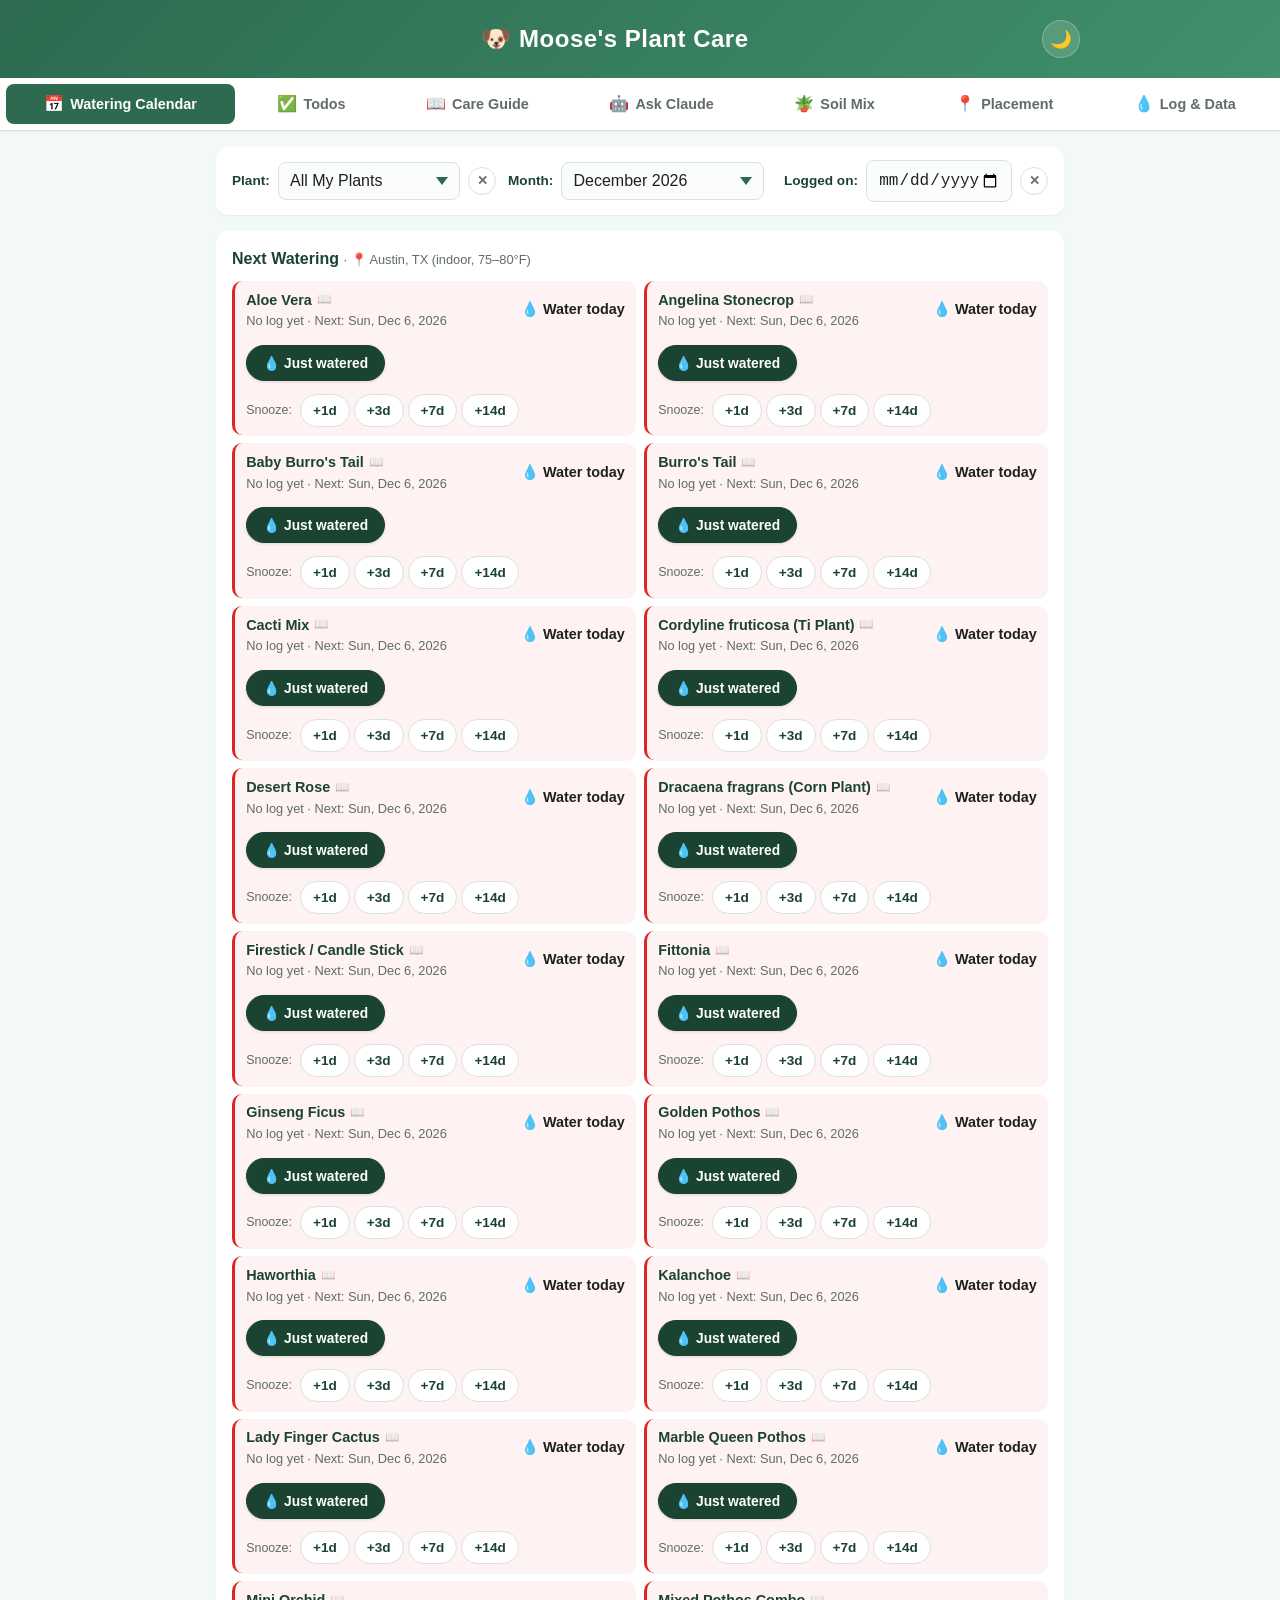
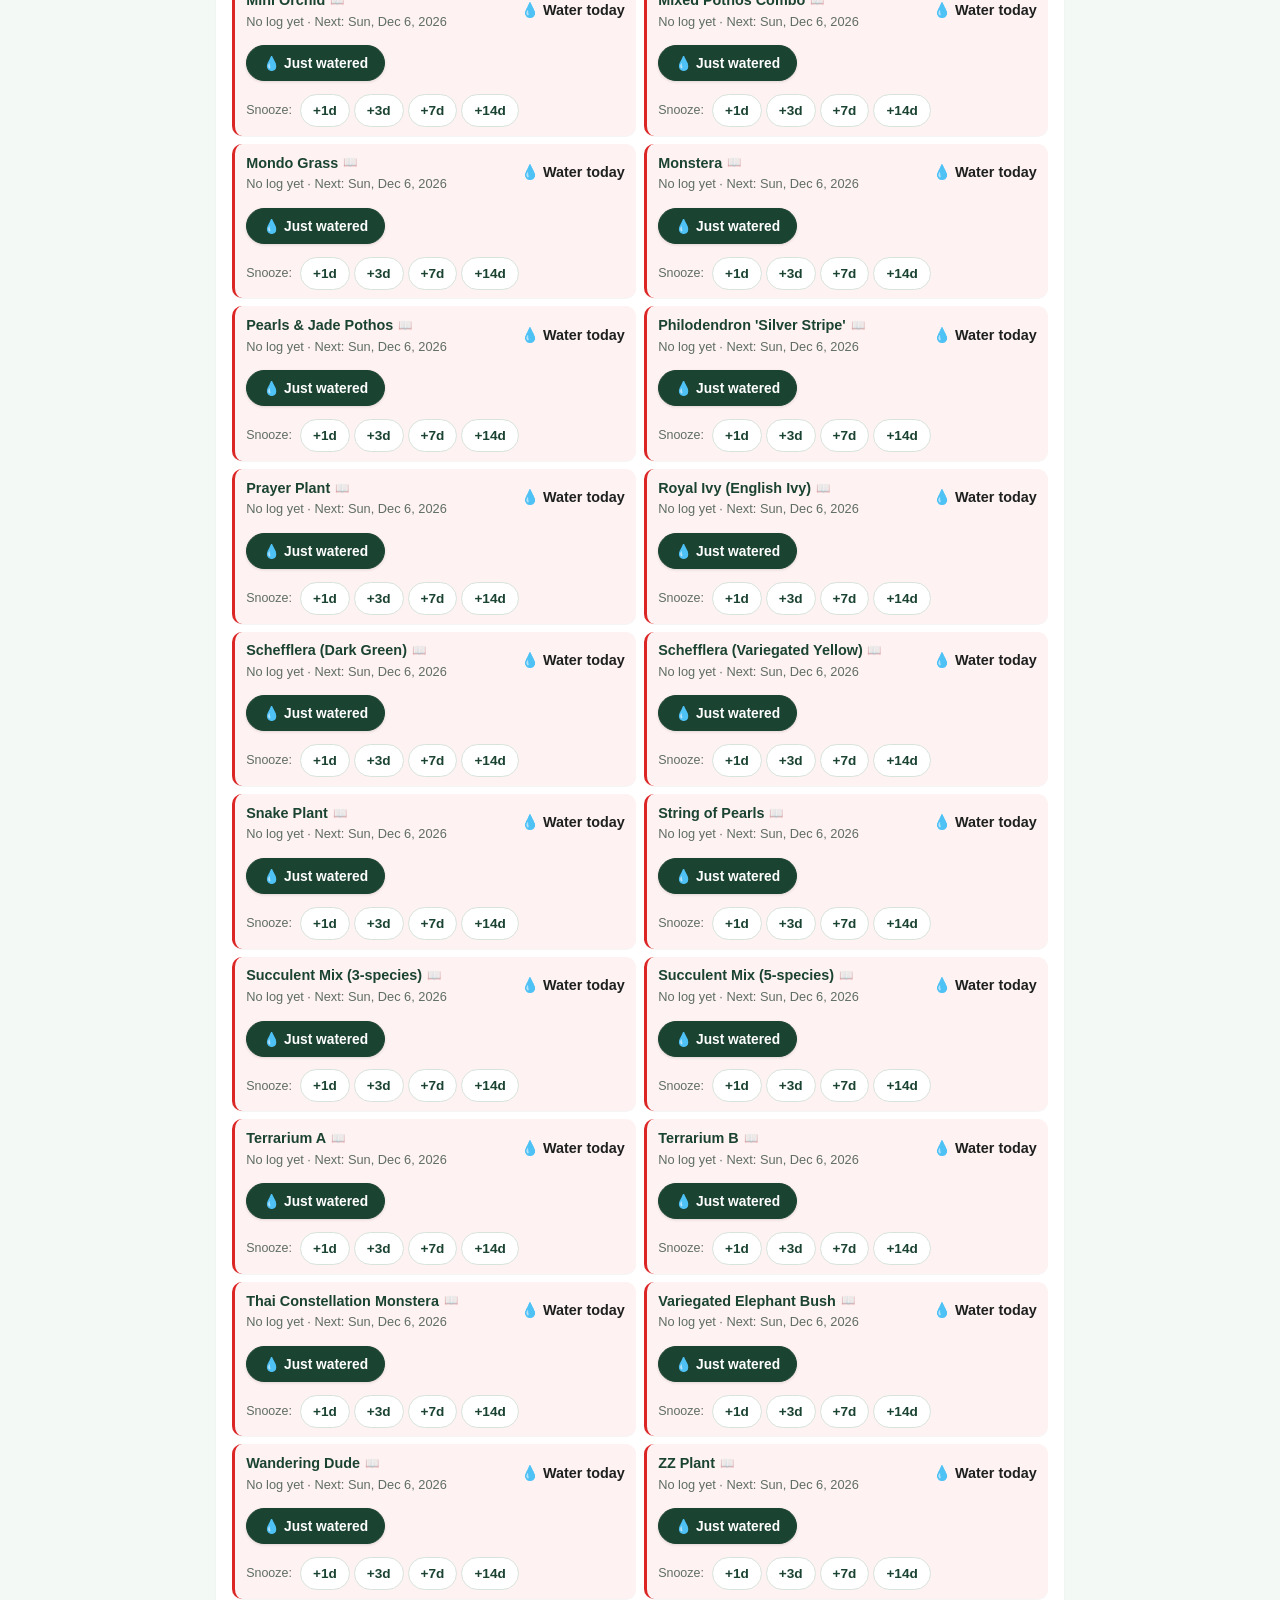
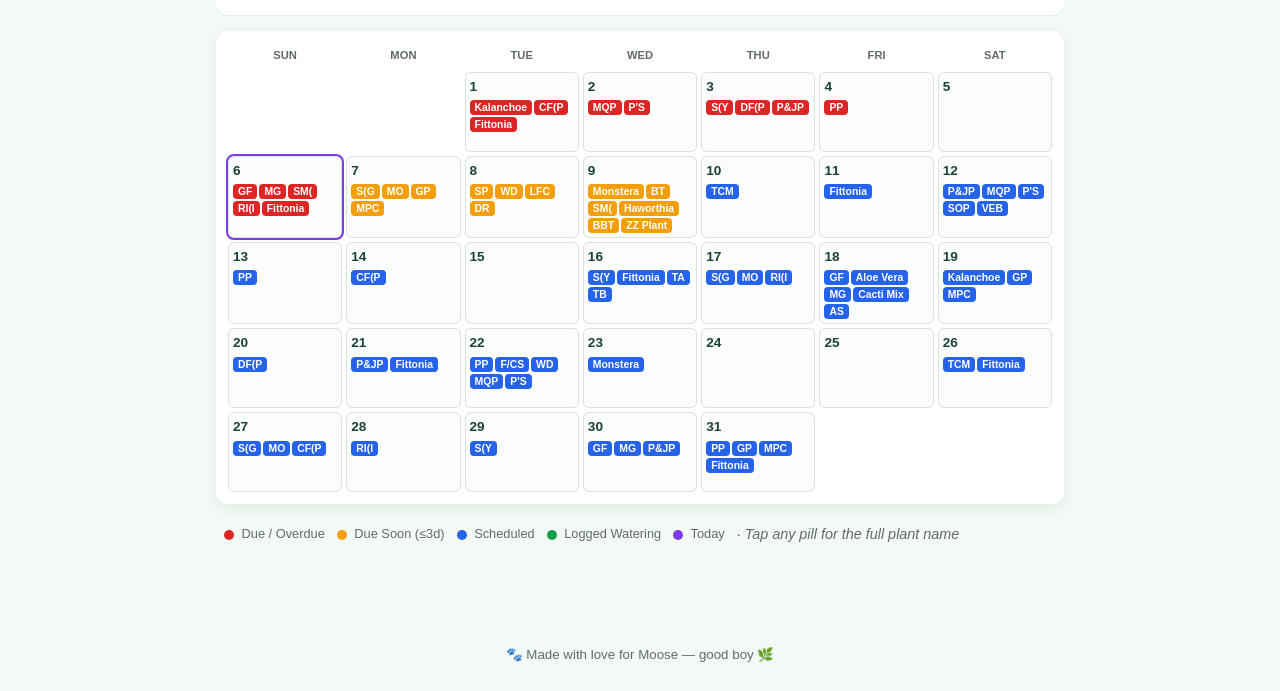
==== index.html @ aa177841 "Latest updates 7/23" ====
<!DOCTYPE html>
<html lang="en" data-theme="light">
<head>
  <meta charset="UTF-8" />
  <meta name="viewport" content="width=device-width, initial-scale=1.0, viewport-fit=cover" />
  <meta name="theme-color" content="#2d6a4f" />
  <meta name="description" content="Moose's Plant Care — personal plant care guide + 2026 watering calendar" />
  <title>Moose's Plant Care</title>
  <link rel="stylesheet" href="css/styles.css" />
  <link rel="icon" href="data:image/svg+xml,<svg xmlns='http://www.w3.org/2000/svg' viewBox='0 0 100 100'><text y='.9em' font-size='90'>🐶</text></svg>" />
</head>
<body>
  <header class="app-header">
    <div class="header-inner">
      <h1>🐶 Moose's Plant Care</h1>
      <button id="theme-toggle" class="theme-toggle" aria-label="Toggle dark / light theme">
        <span class="theme-icon">🌙</span>
      </button>
    </div>
  </header>

  <nav class="main-tabs" role="tablist" aria-label="Main sections">
    <button class="tab-btn active" role="tab" aria-selected="true" data-tab="calendar">
      <span class="tab-icon">📅</span> Watering Calendar
    </button>
    <button class="tab-btn" role="tab" aria-selected="false" data-tab="todos">
      <span class="tab-icon">✅</span> Todos
    </button>
    <button class="tab-btn" role="tab" aria-selected="false" data-tab="care">
      <span class="tab-icon">📖</span> Care Guide
    </button>
    <button class="tab-btn" role="tab" aria-selected="false" data-tab="chat">
      <span class="tab-icon">🤖</span> Ask Claude
    </button>
    <button class="tab-btn" role="tab" aria-selected="false" data-tab="soil">
      <span class="tab-icon">🪴</span> Soil Mix
    </button>
    <button class="tab-btn" role="tab" aria-selected="false" data-tab="placement">
      <span class="tab-icon">📍</span> Placement
    </button>
    <button class="tab-btn" role="tab" aria-selected="false" data-tab="log">
      <span class="tab-icon">💧</span> Log &amp; Data
    </button>
  </nav>

  <main>
    <!-- =================== CARE GUIDE TAB =================== -->
    <section id="tab-care" class="tab-panel" role="tabpanel">
      <div class="plant-selector">
        <label for="primary-select">Plant:</label>
        <select id="primary-select" aria-label="Select plant"></select>

        <div class="sub-select-wrap" id="sub-select-wrap" hidden>
          <label for="sub-select" id="sub-select-label">Variant:</label>
          <select id="sub-select" aria-label="Select variant"></select>
        </div>
      </div>

      <article id="plant-detail" class="plant-detail" aria-live="polite">
        <!-- Populated by JS -->
      </article>
    </section>

    <!-- =================== CALENDAR TAB =================== -->
    <section id="tab-calendar" class="tab-panel active" role="tabpanel">
      <div class="calendar-controls">
        <div class="cal-control-row">
          <label for="calendar-plant">Plant:</label>
          <select id="calendar-plant" aria-label="Select plant for calendar">
            <option value="ALL">All My Plants</option>
          </select>
          <button type="button" id="calendar-plant-clear" class="cal-control-clear" hidden aria-label="Show all plants">✕</button>
        </div>

        <div class="cal-control-row">
          <label for="calendar-month">Month:</label>
          <select id="calendar-month" aria-label="Select month">
            <option value="0">January 2026</option>
            <option value="1">February 2026</option>
            <option value="2">March 2026</option>
            <option value="3">April 2026</option>
            <option value="4">May 2026</option>
            <option value="5">June 2026</option>
            <option value="6">July 2026</option>
            <option value="7">August 2026</option>
            <option value="8">September 2026</option>
            <option value="9">October 2026</option>
            <option value="10">November 2026</option>
            <option value="11">December 2026</option>
          </select>
        </div>

        <div class="cal-control-row">
          <label for="calendar-date-filter">Logged on:</label>
          <input type="date" id="calendar-date-filter" aria-label="Filter watering tiles to a specific log date" />
          <button type="button" id="calendar-date-filter-clear" class="cal-control-clear" hidden aria-label="Clear date filter">✕</button>
        </div>
      </div>

      <section class="next-water-summary" id="next-water-summary" aria-live="polite">
        <!-- Populated by JS — shows "next watering" per plant -->
      </section>

      <div class="calendar-wrap">
        <div id="calendar-grid" class="calendar-grid"></div>
        <div id="cal-pill-popover" class="cal-pill-popover" role="tooltip" hidden>
          <button type="button" class="cal-pill-popover-close" aria-label="Close">✕</button>
          <div class="cal-pill-popover-body"></div>
        </div>
      </div>

      <div class="legend">
        <span><span class="dot dot-due"></span> Due / Overdue</span>
        <span><span class="dot dot-soon"></span> Due Soon (≤3d)</span>
        <span><span class="dot dot-scheduled"></span> Scheduled</span>
        <span><span class="dot dot-actual"></span> Logged Watering</span>
        <span><span class="dot dot-today"></span> Today</span>
        <span class="legend-hint muted">· Tap any pill for the full plant name</span>
      </div>
    </section>

    <!-- =================== TODOS TAB =================== -->
    <section id="tab-todos" class="tab-panel" role="tabpanel">
      <div class="todos-intro">
        <h2>✅ Plant Todos</h2>
        <p class="muted">
          Track per-plant tasks (repot, fertilize, prune, propagate, pest check, …) and
          general gardening reminders. Todos are saved on this device and included in
          the Export JSON backup.
        </p>
      </div>

      <form id="todo-add-form" class="todo-add-form" autocomplete="off">
        <div class="todo-add-grid">
          <div class="form-row">
            <label for="todo-plant">Plant</label>
            <select id="todo-plant" aria-label="Plant for this todo"></select>
          </div>
          <div class="form-row">
            <label for="todo-category">Category</label>
            <select id="todo-category" aria-label="Todo category"></select>
          </div>
          <div class="form-row todo-add-title-row">
            <label for="todo-title">Title *</label>
            <input type="text" id="todo-title" required placeholder='e.g. Repot into 14" pot' />
          </div>
          <div class="form-row">
            <label for="todo-due">Due date</label>
            <input type="date" id="todo-due" />
          </div>
          <div class="form-row todo-add-notes-row">
            <label for="todo-notes">Notes</label>
            <input type="text" id="todo-notes" placeholder="Optional — soil mix, technique, reminders" />
          </div>
        </div>
        <div class="todo-add-actions">
          <button type="submit" class="primary-btn">➕ Add Todo</button>
          <button type="button" id="todo-reset" class="secondary-btn">Reset form</button>
        </div>
      </form>

      <div class="todo-filter-bar">
        <div class="form-row">
          <label for="todo-filter-plant">Filter plant</label>
          <select id="todo-filter-plant" aria-label="Filter todos by plant"></select>
        </div>
        <div class="form-row">
          <label for="todo-filter-category">Filter category</label>
          <select id="todo-filter-category" aria-label="Filter todos by category"></select>
        </div>
        <div class="todo-status-toggle" role="tablist" aria-label="Status filter">
          <button type="button" class="todo-status-btn active" data-status="open" role="tab" aria-selected="true">Open</button>
          <button type="button" class="todo-status-btn" data-status="completed" role="tab" aria-selected="false">Completed</button>
          <button type="button" class="todo-status-btn" data-status="all" role="tab" aria-selected="false">All</button>
        </div>
      </div>

      <div id="todos-summary" class="todos-summary muted small"></div>
      <div id="todos-list" class="todos-list"></div>

      <div class="todos-actions">
        <button type="button" id="todo-clear-completed" class="secondary-btn">🧹 Clear completed</button>
      </div>
    </section>

    <!-- =================== ASK CLAUDE TAB =================== -->
    <section id="tab-chat" class="tab-panel" role="tabpanel">
      <div class="chat-intro">
        <h2>🤖 Ask Claude</h2>
        <p class="muted">
          Chat with Claude (Anthropic's AI) about your plants. Your API key is
          stored only on this device — see Settings below. Each plant's stats
          are sent as context so Claude can answer about <em>your</em>
          collection, not just generic advice.
        </p>
      </div>

      <div class="chat-setup-card" id="chat-setup-card" hidden>
        <h3>🔑 Set up your Anthropic API key</h3>
        <p class="muted small">
          You'll need a key from
          <a href="https://console.anthropic.com" target="_blank" rel="noopener">console.anthropic.com</a>
          (free signup, pay-as-you-go billing — typical chat is well under $0.01 per turn).
        </p>
        <div class="form-row">
          <label for="chat-api-key">API key</label>
          <input type="password" id="chat-api-key" placeholder="sk-ant-..." autocomplete="off" spellcheck="false" />
        </div>
        <label class="chat-danger-ack">
          <input type="checkbox" id="chat-danger-ack" />
          <span>I understand the key is stored on this device only and I'm using my own personal API key (BYOK).</span>
        </label>
        <div class="chat-setup-actions">
          <button type="button" id="chat-save-key" class="primary-btn">💾 Save key</button>
          <button type="button" id="chat-test-key" class="secondary-btn">🧪 Test connection</button>
          <button type="button" id="chat-clear-key" class="danger-btn" hidden>🗑 Forget key</button>
        </div>
        <div id="chat-setup-status" class="chat-setup-status muted small"></div>
      </div>

      <div class="chat-controls" id="chat-controls">
        <div class="form-row">
          <label for="chat-model">Model</label>
          <select id="chat-model" aria-label="Claude model"></select>
        </div>
        <div class="form-row">
          <label for="chat-plant-context">Plant context</label>
          <select id="chat-plant-context" aria-label="Plant context for Claude"></select>
        </div>
        <button type="button" id="chat-settings-toggle" class="secondary-btn small-btn">⚙️ Settings</button>
      </div>

      <div id="chat-messages" class="chat-messages" aria-live="polite"></div>

      <form id="chat-form" class="chat-form" autocomplete="off">
        <div class="chat-attachment-preview" id="chat-attachment-preview" hidden>
          <img id="chat-attachment-img" alt="Attached image" />
          <button type="button" id="chat-attachment-remove" class="chat-attachment-remove" aria-label="Remove attachment">✕</button>
        </div>
        <div class="chat-input-row">
          <textarea id="chat-input" placeholder="Ask about your plants... (Enter to send, Shift+Enter for newline)" rows="2"></textarea>
          <div class="chat-input-actions">
            <label class="chat-photo-btn secondary-btn" title="Attach a photo for visual diagnosis">
              📷
              <input type="file" id="chat-photo" accept="image/*" capture="environment" hidden />
            </label>
            <button type="submit" class="primary-btn" id="chat-send-btn">Send</button>
          </div>
        </div>
      </form>

      <div class="chat-footer">
        <button type="button" id="chat-save-conversation-btn" class="secondary-btn small-btn" hidden>💾 Save whole conversation to plant notes</button>
        <button type="button" id="chat-clear-btn" class="secondary-btn small-btn">🗑 Clear conversation</button>
        <span class="muted small" id="chat-cost-total"></span>
      </div>
    </section>

    <!-- =================== Save-as-note modal (chat) =================== -->
    <div id="chat-save-modal" class="modal-overlay" hidden role="dialog" aria-modal="true" aria-labelledby="chat-save-modal-title">
      <div class="modal-card">
        <header class="modal-header">
          <h3 id="chat-save-modal-title">💾 Save to plant notes</h3>
          <button type="button" id="chat-save-close" class="modal-close" aria-label="Close">✕</button>
        </header>
        <div class="modal-body">
          <div class="form-row">
            <label for="chat-save-plant">Plant</label>
            <select id="chat-save-plant" aria-label="Plant to save note under"></select>
          </div>
          <div class="form-row">
            <label for="chat-save-title-input">Title</label>
            <input type="text" id="chat-save-title-input" maxlength="120" placeholder="Short label (auto-filled from your question)" />
          </div>
          <div class="chat-save-preview" id="chat-save-preview"></div>
          <p class="muted small chat-save-helper">
            Saved notes live in the Care Guide under <strong>📝 Notes from past chats</strong> for the selected plant.
          </p>
        </div>
        <footer class="modal-footer">
          <button type="button" id="chat-save-cancel" class="secondary-btn">Cancel</button>
          <button type="button" id="chat-save-confirm" class="primary-btn">💾 Save note</button>
        </footer>
      </div>
    </div>

    <!-- =================== SOIL MIX TAB =================== -->
    <section id="tab-soil" class="tab-panel" role="tabpanel">
      <div class="soil-intro">
        <h2>🪴 Current Soil Mix</h2>
        <p class="muted">
          Each card shows the soil mix you currently have your plant in (or
          <em>pending</em> if not set yet) plus a research-based recommendation.
          Update a plant's soil from the <strong>Log &amp; Data → Plant Profile</strong> form.
        </p>
      </div>
      <div id="soil-cards" class="soil-cards"></div>
    </section>

    <!-- =================== PLACEMENT TAB =================== -->
    <section id="tab-placement" class="tab-panel" role="tabpanel">
      <div class="placement-intro">
        <h2>📍 Plant Placement Guide</h2>
        <p class="muted">
          Where each plant should live in your actual home — 8 windows across
          2 floors in Pflugerville, TX (~30.4°N), matched by light + humidity.
          Each window lists what will <strong>thrive</strong>, what's
          <strong>also solid</strong>, and what to <strong>keep out</strong>.
          Use <em>Focus on a plant</em> to see exactly where one plant should go,
          or <em>Focus on a room</em> to narrow the view to a single window.
        </p>
        <div class="placement-controls">
          <div class="placement-filter-wrap">
            <label for="placement-filter" class="placement-filter-label" id="placement-filter-label">🌿 Focus on a plant:</label>
            <select id="placement-filter" class="placement-filter" aria-labelledby="placement-filter-label">
              <option value="all">All plants</option>
            </select>
            <button type="button" id="placement-filter-clear" class="placement-filter-clear" hidden aria-label="Clear focus">✕ Clear</button>
          </div>
          <div class="placement-filter-wrap">
            <label for="placement-room-filter" class="placement-filter-label" id="placement-room-filter-label">🪟 Focus on a room:</label>
            <select id="placement-room-filter" class="placement-filter" aria-labelledby="placement-room-filter-label">
              <option value="all">All rooms</option>
            </select>
            <button type="button" id="placement-room-clear" class="placement-filter-clear" hidden aria-label="Clear room filter">✕ Clear</button>
          </div>
        </div>
      </div>
      <div id="placement-focus" class="placement-focus" hidden></div>
      <div id="placement-primer" class="placement-primer"></div>
      <div id="placement-windows" class="placement-windows"></div>
      <section id="placement-roomplan" class="placement-roomplan"></section>
      <section id="placement-notes" class="placement-notes"></section>
      <section id="placement-reference" class="placement-reference"></section>
      <section id="placement-sources" class="placement-sources"></section>
    </section>

    <!-- =================== LOG & DATA TAB =================== -->
    <section id="tab-log" class="tab-panel" role="tabpanel">
      <h2>💧 Log a Watering</h2>
      <form id="water-log-form" class="log-form">
        <div class="form-row">
          <label for="log-plant">Plant</label>
          <select id="log-plant" required></select>
        </div>
        <div class="form-row">
          <label for="log-date">Date</label>
          <input type="date" id="log-date" required />
        </div>
        <div class="form-row">
          <label for="log-note">Note (optional)</label>
          <input type="text" id="log-note" placeholder="e.g. soaked deeply, used filtered water" />
        </div>
        <button type="submit" class="primary-btn">💧 Log Watering</button>
      </form>

      <h2>🌱 Plant Profile (Add / Update)</h2>
      <form id="profile-form" class="log-form">
        <div class="form-row">
          <label for="profile-mode">Mode</label>
          <select id="profile-mode">
            <option value="new">➕ Add new plant</option>
            <option value="edit">✏️ Edit existing plant</option>
          </select>
        </div>

        <div class="form-row" id="profile-edit-row" hidden>
          <label for="profile-existing">Plant</label>
          <select id="profile-existing"></select>
        </div>

        <div class="form-row" id="profile-name-row">
          <label for="profile-name">Name *</label>
          <input type="text" id="profile-name" placeholder="e.g. Pilea Peperomioides" />
        </div>

        <div class="form-row" id="profile-sci-row">
          <label for="profile-scientific">Scientific</label>
          <input type="text" id="profile-scientific" placeholder="e.g. Pilea peperomioides" />
        </div>

        <div class="form-row" id="profile-cat-row">
          <label for="profile-category">Category</label>
          <select id="profile-category"></select>
        </div>

        <div class="form-row">
          <label for="profile-pot">Pot size</label>
          <input type="text" id="profile-pot" placeholder='e.g. 6"' />
        </div>

        <div class="form-row">
          <label for="profile-soil">Current soil mix</label>
          <select id="profile-soil"></select>
        </div>

        <div class="form-row">
          <label for="profile-condition">Condition</label>
          <select id="profile-condition"></select>
        </div>

        <div class="form-row">
          <label for="profile-last-watered">Last watered</label>
          <input type="date" id="profile-last-watered" />
        </div>

        <div class="form-row" id="profile-watering-info-row">
          <label>Watering schedule</label>
          <div class="profile-watering-info">
            <div id="profile-watering-info-text" class="muted small">
              Watering intervals come from research-backed care guides (Missouri Botanical Garden, RHS,
              The Sill, Costa Farms, etc.) — not from this form. New custom plants get sensible
              category-based defaults until they're promoted to a researched built-in entry.
            </div>
            <div id="profile-watering-info-values" class="watering-info-pills" hidden></div>
          </div>
        </div>

        <div class="form-row">
          <label for="profile-comments">Comments</label>
          <input type="text" id="profile-comments" placeholder="anything you want to remember about this plant" />
        </div>

        <div class="form-row">
          <label for="profile-image">Photo</label>
          <div class="photo-input-wrap">
            <label class="secondary-btn file-label">
              📷 Choose / Take Photo
              <input type="file" id="profile-image" accept="image/*" capture="environment" hidden />
            </label>
            <button type="button" id="profile-image-save-to-folder" class="secondary-btn" hidden>💾 Save photo to folder</button>
            <button type="button" id="profile-image-remove" class="danger-btn" hidden>🗑 Remove Photo</button>
            <div id="profile-image-preview" class="photo-preview" hidden></div>
            <p class="muted small">
              Photos are resized to ~800px. They're saved in this browser <em>and</em> you can
              click "Save photo to folder" to download <code>&lt;id&gt;.jpg</code> — drop that file into
              <code>data/images/</code> to make it portable across devices.
            </p>
          </div>
        </div>

        <div class="profile-actions">
          <button type="submit" class="primary-btn">💾 Save Plant</button>
          <button type="button" id="profile-delete" class="danger-btn" hidden>🗑 Delete Plant</button>
        </div>
        <p class="muted small">New plants show "Coming soon" for tip sections until you fill them in (edit <code>js/plants-data.js</code> for full tips and sources).</p>
      </form>

      <h2>📋 Recent Waterings</h2>
      <div id="recent-log" class="recent-log"></div>

      <h2>📦 Import / Export</h2>
      <p class="muted">
        Your watering log and custom plants are stored on this device. Use Export to back them up or move to another device.
        You can also load the included <code>data/watering-log.json</code> template.
      </p>
      <div class="io-buttons">
        <button id="export-json" class="secondary-btn">⬇️ Export JSON</button>
        <label class="secondary-btn file-label">
          ⬆️ Import JSON
          <input type="file" id="import-json" accept="application/json,.json" hidden />
        </label>
        <button id="load-template" class="secondary-btn">📄 Load Template File</button>
        <button id="clear-log" class="danger-btn">🗑 Clear All Logs</button>
      </div>

      <h2>ℹ️ About</h2>
      <p class="muted">
        This is a fully offline static website — your data never leaves your device.
        Bookmark this page on your phone for quick access, or "Add to Home Screen" from your browser.
      </p>
    </section>
  </main>

  <footer class="app-footer">
    <small>🐾 Made with love for Moose — good boy 🌿</small>
  </footer>

  <script src="js/plants-data.js"></script>
  <script src="js/watering.js"></script>
  <script src="js/app.js"></script>
</body>
</html>
---- css/styles.css ----
/* =====================================================================
   Moose's Plant Care — mobile-first styles
   Two themes via [data-theme] on <html>:
     - "light" (default green/leaf palette)
     - "dark"  (cozy den: warm brown, golden-retriever amber, soft leaf green)
   ===================================================================== */

/* ---------- Light theme (default) ---------- */
:root,
html[data-theme="light"] {
  --bg:           #f3faf5;
  --paper:        #ffffff;
  --paper-2:      #fafdfb;
  --ink:          #1d201f;
  --muted:        #5f6d65;
  --border:       #d8e3dc;

  --primary:      #2d6a4f;
  --primary-2:    #1b4332;
  --primary-3:    #40916c;
  --accent:       #95d5b2;
  --accent-soft:  #d8f3dc;

  --header-grad-from: #2d6a4f;
  --header-grad-to:   #40916c;
  --header-text:      #ffffff;

  --warn:        #d97706;
  --danger:      #b91c1c;
  --soon:        #f59e0b;
  --due:         #dc2626;
  --scheduled:   #2563eb;
  --actual:      #16a34a;
  --today:       #7c3aed;

  --pill-text:        #ffffff;
  --pill-soon-text:   #1f2937;

  --row-due-bg:        #fef2f2;
  --row-soon-bg:       #fffbeb;
  --row-scheduled-bg:  #f0f7ff;

  --shadow-sm: 0 1px 2px rgba(0, 0, 0, 0.06);
  --shadow:    0 4px 14px rgba(20, 50, 30, 0.08);

  --radius: 12px;

  --link: var(--primary);
  --link-hover: var(--primary-2);

  --select-arrow: url("data:image/svg+xml;utf8,<svg xmlns='http://www.w3.org/2000/svg' width='12' height='8' viewBox='0 0 12 8'><path fill='%232d6a4f' d='M0 0l6 8 6-8z'/></svg>");
}

/* ---------- Dark theme — cozy den (Moose) ---------- */
html[data-theme="dark"] {
  --bg:           #14110d;
  --paper:        #211c15;
  --paper-2:      #2a241b;
  --ink:          #f0ebe2;
  --muted:        #a49a89;
  --border:       #3a3327;

  --primary:      #e0a94f;        /* golden-retriever amber */
  --primary-2:    #f0bf6b;
  --primary-3:    #c99138;
  --accent:       #8fce8f;        /* soft leaf green */
  --accent-soft:  #1c2a1c;

  --header-grad-from: #1a150e;
  --header-grad-to:   #2a2013;
  --header-text:      #f0bf6b;

  --warn:        #f0b45a;
  --danger:      #ff6b5e;
  --soon:        #f59e0b;
  --due:         #ff7a5e;
  --scheduled:   #5bc8b8;
  --actual:      #a3e06b;
  --today:       #c9a0ff;

  --pill-text:        #14110d;
  --pill-soon-text:   #14110d;

  --row-due-bg:        #2a1512;
  --row-soon-bg:       #2a2110;
  --row-scheduled-bg:  #122423;

  --shadow-sm: 0 1px 2px rgba(0, 0, 0, 0.5);
  --shadow:    0 4px 18px rgba(224, 169, 79, 0.10), 0 4px 14px rgba(0, 0, 0, 0.4);

  --link: var(--scheduled);
  --link-hover: var(--accent);

  --select-arrow: url("data:image/svg+xml;utf8,<svg xmlns='http://www.w3.org/2000/svg' width='12' height='8' viewBox='0 0 12 8'><path fill='%23e0a94f' d='M0 0l6 8 6-8z'/></svg>");
}

* { box-sizing: border-box; }

/* Mobile-tap-reliability defaults applied to ALL interactive elements.
 * Without these, Android (especially Samsung Internet on Galaxy phones)
 * sporadically loses taps on small targets by treating them as
 * double-tap-zoom or page-pan gestures. */
button, select, input, a, [role="button"] {
  touch-action: manipulation;
  -webkit-tap-highlight-color: rgba(0, 0, 0, 0);
}

html, body {
  margin: 0;
  padding: 0;
  font-family: -apple-system, BlinkMacSystemFont, "Segoe UI", Roboto, "Helvetica Neue", Arial, sans-serif;
  background: var(--bg);
  color: var(--ink);
  line-height: 1.5;
  -webkit-text-size-adjust: 100%;
  transition: background 0.25s ease, color 0.25s ease;
}

img, svg { max-width: 100%; }

.sr-label {
  position: absolute; width: 1px; height: 1px; padding: 0; margin: -1px;
  overflow: hidden; clip: rect(0,0,0,0); white-space: nowrap; border: 0;
}

/* ===== Header ===== */
.app-header {
  background: linear-gradient(135deg, var(--header-grad-from), var(--header-grad-to));
  color: var(--header-text);
  padding: 1.25rem 1rem;
  padding-top: calc(1.25rem + env(safe-area-inset-top, 0px));
  box-shadow: var(--shadow);
  position: relative;
}
html[data-theme="dark"] .app-header::before {
  content: "";
  position: absolute;
  inset: 0;
  background:
    radial-gradient(ellipse at 20% 30%, rgba(255, 61, 140, 0.18), transparent 50%),
    radial-gradient(ellipse at 80% 70%, rgba(91, 200, 184, 0.12), transparent 55%);
  pointer-events: none;
}
.header-inner {
  display: flex;
  align-items: center;
  justify-content: center;
  position: relative;
  gap: 0.75rem;
  max-width: 880px;
  margin: 0 auto;
}
.app-header h1 {
  margin: 0;
  font-size: 1.5rem;
  font-weight: 800;
  letter-spacing: 0.5px;
  text-align: center;
  flex: 1;
}
html[data-theme="dark"] .app-header h1 {
  text-shadow: 0 0 12px rgba(224, 169, 79, 0.35);
}
.theme-toggle {
  background: rgba(255, 255, 255, 0.15);
  border: 1px solid rgba(255, 255, 255, 0.25);
  color: var(--header-text);
  width: 38px;
  height: 38px;
  border-radius: 999px;
  font-size: 1.1rem;
  cursor: pointer;
  display: inline-flex;
  align-items: center;
  justify-content: center;
  transition: transform 0.2s, background 0.2s;
  flex-shrink: 0;
}
.theme-toggle:hover { transform: rotate(20deg); background: rgba(255,255,255,0.25); }
html[data-theme="dark"] .theme-toggle {
  background: rgba(224, 169, 79, 0.1);
  border-color: rgba(224, 169, 79, 0.4);
}

/* ===== Main Tabs ===== */
.main-tabs {
  display: flex;
  gap: 4px;
  background: var(--paper);
  padding: 6px;
  margin: 0;
  position: sticky;
  top: 0;
  z-index: 10;
  border-bottom: 1px solid var(--border);
  box-shadow: var(--shadow-sm);
  overflow-x: auto;
  scrollbar-width: none;
}
.main-tabs::-webkit-scrollbar { display: none; }

.tab-btn {
  flex: 1 1 auto;
  white-space: nowrap;
  background: transparent;
  border: none;
  color: var(--muted);
  padding: 0.65rem 0.75rem;
  font-size: 0.9rem;
  font-weight: 600;
  border-radius: 8px;
  cursor: pointer;
  transition: background 0.15s, color 0.15s;
  display: flex; align-items: center; justify-content: center; gap: 6px;
}
.tab-btn:hover {
  background: var(--accent-soft);
  color: var(--primary-2);
}
.tab-btn.active {
  background: var(--primary);
  color: var(--pill-text);
}
html[data-theme="dark"] .tab-btn.active {
  box-shadow: 0 0 14px rgba(224, 169, 79, 0.4);
}
.tab-icon { font-size: 1rem; }

/* ===== Main Content ===== */
main {
  max-width: 880px;
  margin: 0 auto;
  padding: 1rem;
  padding-bottom: 4rem;
}

.tab-panel {
  display: none;
  animation: fadeIn 0.2s ease;
}
.tab-panel.active { display: block; }
@keyframes fadeIn {
  from { opacity: 0; transform: translateY(4px); }
  to   { opacity: 1; transform: translateY(0); }
}

/* ===== Selectors / Inputs ===== */
.plant-selector,
.calendar-controls {
  display: grid;
  grid-template-columns: 1fr;
  gap: 0.5rem 0.75rem;
  align-items: center;
  background: var(--paper);
  padding: 0.85rem 1rem;
  border-radius: var(--radius);
  box-shadow: var(--shadow-sm);
  margin-bottom: 1rem;
}
.plant-selector label,
.calendar-controls label {
  font-size: 0.85rem;
  font-weight: 600;
  color: var(--primary-2);
}
html[data-theme="dark"] .plant-selector label,
html[data-theme="dark"] .calendar-controls label {
  color: var(--primary);
}

/* Each control row groups a label + input + optional clear button. */
.cal-control-row {
  display: grid;
  grid-template-columns: auto 1fr auto;
  gap: 0.5rem;
  align-items: center;
}
.cal-control-row > label { white-space: nowrap; }
.cal-control-row > input[type="date"],
.cal-control-row > select {
  min-width: 0;
  width: 100%;
}
.cal-control-clear {
  width: 28px;
  height: 28px;
  flex: 0 0 28px;
  border: 1px solid var(--border);
  background: var(--paper);
  color: var(--muted);
  border-radius: 50%;
  font-size: 0.8rem;
  font-weight: 700;
  line-height: 1;
  cursor: pointer;
  display: inline-flex;
  align-items: center;
  justify-content: center;
  padding: 0;
  touch-action: manipulation;
  -webkit-tap-highlight-color: rgba(0, 0, 0, 0);
  transition: background 0.15s, color 0.15s, transform 0.1s;
}
.cal-control-clear:hover { color: var(--text); }
.cal-control-clear:active { transform: scale(0.92); }
html[data-theme="dark"] .cal-control-clear {
  background: rgba(255, 255, 255, 0.06);
}

.sub-select-wrap {
  display: contents;
  /* Lives in the same grid as the main select for alignment */
}
.sub-select-wrap[hidden] { display: none !important; }

select, input[type="date"], input[type="text"], input[type="number"] {
  width: 100%;
  padding: 0.6rem 0.7rem;
  border-radius: 8px;
  border: 1px solid var(--border);
  background: var(--paper-2);
  font-size: 1rem;
  color: var(--ink);
  appearance: none;
  -webkit-appearance: none;
}
select {
  background-image: var(--select-arrow);
  background-repeat: no-repeat;
  background-position: right 0.7rem center;
  padding-right: 1.8rem;
}
select:focus, input:focus {
  outline: 2px solid var(--primary);
  outline-offset: 1px;
}

/* ===== Plant Detail ===== */
.plant-detail {
  background: var(--paper);
  border-radius: var(--radius);
  padding: 1.25rem;
  box-shadow: var(--shadow);
}
.plant-header { margin-bottom: 1rem; padding-bottom: 1rem; border-bottom: 1px solid var(--border); }
.plant-header h2 {
  margin: 0 0 0.25rem;
  color: var(--primary-2);
  font-size: 1.4rem;
}
html[data-theme="dark"] .plant-header h2 {
  color: var(--primary);
  text-shadow: 0 0 12px rgba(224, 169, 79, 0.2);
}
.plant-meta {
  display: flex; flex-wrap: wrap;
  gap: 0.5rem 1rem;
  font-size: 0.85rem;
  color: var(--muted);
  margin-top: 0.3rem;
}
.plant-meta .badge {
  background: var(--accent-soft);
  color: var(--primary-2);
  padding: 2px 8px;
  border-radius: 999px;
  font-weight: 600;
  font-size: 0.75rem;
}
html[data-theme="dark"] .plant-meta .badge {
  background: rgba(255, 61, 140, 0.15);
  color: var(--accent);
  border: 1px solid rgba(255, 61, 140, 0.35);
}
.plant-names dl {
  margin: 0.5rem 0 0;
  display: grid;
  grid-template-columns: max-content 1fr;
  gap: 0.25rem 0.75rem;
  font-size: 0.9rem;
}
.plant-names dt { color: var(--muted); font-weight: 600; }
.plant-names dd { margin: 0; }
.plant-names em { color: var(--primary); font-style: italic; }

/* ===== Plant Photo ===== */
.plant-photo-wrap {
  margin-top: 1rem;
  border-radius: 10px;
  overflow: hidden;
  border: 1px solid var(--border);
  background: var(--paper-2);
  text-align: center;
  position: relative;
}
.plant-photo-wrap img {
  display: block;
  width: 100%;
  height: auto;
  max-height: 360px;
  object-fit: cover;
  background: var(--paper-2);
}
html[data-theme="dark"] .plant-photo-wrap {
  box-shadow: 0 0 18px rgba(255, 61, 140, 0.10);
}
.photo-actions {
  display: flex;
  flex-wrap: wrap;
  gap: 0.5rem;
  align-items: center;
  padding: 0.5rem 0.75rem;
  background: var(--paper);
  border-top: 1px solid var(--border);
  font-size: 0.85rem;
}
.photo-actions .muted { font-size: 0.75rem; }

/* ===== Form photo input + preview ===== */
.photo-input-wrap {
  display: flex;
  flex-direction: column;
  gap: 0.5rem;
}
.photo-input-wrap .file-label,
.photo-input-wrap .danger-btn {
  width: fit-content;
}
.photo-preview {
  margin-top: 0.25rem;
  width: 100%;
  max-width: 280px;
  border-radius: 8px;
  overflow: hidden;
  border: 1px solid var(--border);
  background: var(--paper-2);
}
.photo-preview img {
  display: block;
  width: 100%;
  height: auto;
  max-height: 220px;
  object-fit: cover;
}
.photo-preview[hidden] { display: none !important; }

/* ===== Watering Schedule Info (read-only, research-based) ===== */
.profile-watering-info {
  display: flex;
  flex-direction: column;
  gap: 8px;
  padding: 10px 12px;
  background: var(--paper-2);
  border: 1px dashed var(--border);
  border-radius: 8px;
  width: 100%;
}
.watering-info-pills {
  display: flex;
  flex-wrap: wrap;
  gap: 6px;
  align-items: center;
}
.watering-info-pills .pill {
  display: inline-flex;
  align-items: center;
  gap: 4px;
  padding: 4px 10px;
  border-radius: 999px;
  background: var(--paper);
  border: 1px solid var(--border);
  font-size: 0.85rem;
  font-weight: 600;
  color: var(--text);
}
.watering-info-pills[hidden] { display: none !important; }

/* ===== Soil Mix Tab ===== */
.soil-intro { padding: 4px 4px 12px 4px; }
.soil-intro h2 { margin: 0 0 6px 0; }
.soil-intro p   { margin: 0; line-height: 1.5; }

.soil-cards {
  display: grid;
  grid-template-columns: 1fr;
  gap: 12px;
  margin-top: 8px;
}
@media (min-width: 720px) {
  .soil-cards { grid-template-columns: repeat(2, 1fr); }
}

.soil-card {
  background: var(--paper);
  border: 1px solid var(--border);
  border-radius: 12px;
  padding: 14px;
  display: flex;
  flex-direction: column;
  gap: 10px;
}
.soil-card-head {
  display: flex;
  justify-content: space-between;
  align-items: flex-start;
  gap: 8px;
}
.soil-card-name {
  font-weight: 700;
  font-size: 1.05rem;
  color: var(--text);
}
.soil-card-pot {
  font-size: 0.82rem;
  color: var(--muted);
  font-weight: 500;
}
.soil-status {
  display: inline-flex;
  align-items: center;
  gap: 4px;
  padding: 3px 10px;
  border-radius: 999px;
  font-size: 0.78rem;
  font-weight: 700;
  white-space: nowrap;
}
.soil-status.status-ideal      { background: rgba(46, 160, 67, 0.18); color: #1a7f37; }
.soil-status.status-acceptable { background: rgba(245, 159, 0, 0.18); color: #b86e00; }
.soil-status.status-mismatch   { background: rgba(207, 34, 46, 0.18); color: #a40e26; }
.soil-status.status-pending    { background: rgba(110, 113, 145, 0.18); color: var(--muted); }
html[data-theme="dark"] .soil-status.status-ideal      { color: #6fd97a; background: rgba(46, 160, 67, 0.28); }
html[data-theme="dark"] .soil-status.status-acceptable { color: #ffb950; background: rgba(255, 185, 80, 0.18); }
html[data-theme="dark"] .soil-status.status-mismatch   { color: #ff7384; background: rgba(255, 90, 110, 0.18); }
html[data-theme="dark"] .soil-status.status-pending    { color: #b6b8d6; background: rgba(140, 145, 175, 0.18); }

.soil-row {
  display: flex;
  flex-wrap: wrap;
  gap: 6px 12px;
  font-size: 0.88rem;
}
.soil-row .label {
  font-weight: 600;
  color: var(--muted);
  min-width: 96px;
}
.soil-row .value { color: var(--text); }

.soil-rec {
  background: var(--paper-2);
  border-left: 3px solid var(--accent);
  border-radius: 6px;
  padding: 8px 10px;
  font-size: 0.88rem;
  line-height: 1.45;
  color: var(--text);
}
.soil-rec .rec-title {
  font-weight: 700;
  margin-bottom: 4px;
  display: block;
}
.soil-card .edit-btn {
  align-self: flex-start;
  font-size: 0.82rem;
  padding: 4px 10px;
  background: transparent;
  border: 1px solid var(--border);
  color: var(--muted);
  border-radius: 6px;
  cursor: pointer;
}
.soil-card .edit-btn:hover { color: var(--text); border-color: var(--accent); }

/* ============================================================
 * Placement tab styling
 * ============================================================ */
.placement-intro { padding: 4px 4px 12px 4px; }
.placement-intro h2 { margin: 0 0 6px 0; }
.placement-intro p { margin: 0 0 12px 0; line-height: 1.5; }

.placement-controls {
  display: flex;
  flex-wrap: wrap;
  gap: 10px 14px;
  align-items: center;
}

.placement-filter-wrap {
  display: inline-flex;
  align-items: center;
  gap: 8px;
  flex: 1 1 220px;
  min-width: 0;
}
.placement-filter-label {
  font-size: 0.85rem;
  font-weight: 600;
  color: var(--muted);
  white-space: nowrap;
}
.placement-filter {
  flex: 1 1 auto;
  min-width: 0;
  max-width: 100%;
  padding: 7px 30px 7px 12px;
  border: 1px solid var(--border);
  border-radius: 999px;
  background: var(--paper);
  color: var(--text);
  font-size: 0.9rem;
  font-weight: 600;
  font-family: inherit;
  cursor: pointer;
  appearance: none;
  -webkit-appearance: none;
  background-image: linear-gradient(45deg, transparent 50%, var(--muted) 50%),
                    linear-gradient(135deg, var(--muted) 50%, transparent 50%);
  background-position: calc(100% - 14px) 50%, calc(100% - 9px) 50%;
  background-size: 5px 5px, 5px 5px;
  background-repeat: no-repeat;
  touch-action: manipulation;
}
.placement-filter:focus-visible {
  outline: 2px solid var(--primary-2);
  outline-offset: 2px;
}
html[data-theme="dark"] .placement-filter {
  background-color: rgba(255, 255, 255, 0.06);
}
.placement-filter-clear {
  width: 28px;
  height: 28px;
  flex: 0 0 28px;
  border: 1px solid var(--border);
  background: var(--paper);
  color: var(--muted);
  border-radius: 50%;
  font-size: 0.8rem;
  font-weight: 700;
  line-height: 1;
  cursor: pointer;
  display: inline-flex;
  align-items: center;
  justify-content: center;
  padding: 0;
  touch-action: manipulation;
  -webkit-tap-highlight-color: rgba(0, 0, 0, 0);
  transition: background 0.15s, color 0.15s, transform 0.1s;
}
.placement-filter-clear:hover { color: var(--text); }
.placement-filter-clear:active { transform: scale(0.92); }
html[data-theme="dark"] .placement-filter-clear {
  background: rgba(255, 255, 255, 0.06);
}

@media (max-width: 520px) {
  .placement-controls { gap: 8px; }
  .placement-filter-wrap { width: 100%; flex: 1 1 100%; }
}
/* ===== Placement tab — canvas-style window findings ===== */
.placement-primer-head,
.placement-floor-head,
.placement-notes-head,
.placement-ref-head {
  margin: 18px 0 10px 0;
  font-size: 1.02rem;
  color: var(--primary-2);
}
html[data-theme="dark"] .placement-primer-head,
html[data-theme="dark"] .placement-floor-head,
html[data-theme="dark"] .placement-notes-head,
html[data-theme="dark"] .placement-ref-head { color: var(--primary); }

/* Sun-exposure primer */
.placement-exposure-grid {
  display: grid;
  grid-template-columns: repeat(auto-fit, minmax(200px, 1fr));
  gap: 10px;
}
.placement-exposure-card {
  border: 1px solid var(--border);
  border-radius: 10px;
  background: var(--row-scheduled-bg);
  padding: 10px 12px;
}
.pex-dir { font-weight: 800; color: var(--primary-2); font-size: 0.95rem; }
html[data-theme="dark"] .pex-dir { color: var(--primary); }
.pex-range { font-weight: 600; color: var(--muted); font-size: 0.8rem; }
.pex-sun { font-size: 0.85rem; margin-top: 3px; }
.pex-best { font-size: 0.82rem; color: var(--muted); margin-top: 4px; line-height: 1.4; }

/* Window cards */
.placement-window-grid {
  display: grid;
  grid-template-columns: 1fr;
  gap: 12px;
}
@media (min-width: 720px) {
  .placement-window-grid { grid-template-columns: 1fr 1fr; }
}
.placement-window-card {
  border: 1px solid var(--border);
  border-radius: 12px;
  background: var(--paper);
  padding: 0.9rem 1rem;
  box-shadow: 0 2px 8px rgba(0, 0, 0, 0.03);
  transition: opacity 0.15s, border-color 0.15s, box-shadow 0.15s;
}
.pwin-head {
  display: flex;
  align-items: flex-start;
  justify-content: space-between;
  gap: 8px;
  margin-bottom: 0.6rem;
  padding-bottom: 0.5rem;
  border-bottom: 1px solid var(--border);
}
.pwin-title { display: flex; flex-direction: column; gap: 2px; }
.pwin-name { font-weight: 800; font-size: 1.02rem; color: var(--primary-2); }
html[data-theme="dark"] .pwin-name { color: var(--primary); }
.pwin-bearing { font-size: 0.8rem; color: var(--muted); font-weight: 600; }
.pwin-tier {
  font-size: 0.72rem;
  font-weight: 700;
  color: var(--muted);
  border: 1px solid var(--border);
  border-radius: 999px;
  padding: 3px 9px;
  white-space: nowrap;
  background: var(--row-scheduled-bg);
}
.pwin-profile {
  font-size: 0.86rem;
  line-height: 1.5;
  margin-bottom: 0.6rem;
  padding: 0.5rem 0.65rem;
  background: var(--row-scheduled-bg);
  border-radius: 8px;
}
.pwin-profile p { margin: 0 0 3px 0; color: var(--muted); }
.pwin-profile p:last-child { margin-bottom: 0; }
.pwin-profile strong { color: var(--text); }
.pwin-tierline strong { color: var(--primary-2); }
html[data-theme="dark"] .pwin-tierline strong { color: var(--primary); }
/* Humidifier badge on a window card */
.pwin-hum {
  font-size: 0.72rem;
  font-weight: 700;
  border-radius: 999px;
  padding: 3px 9px;
  white-space: nowrap;
  border: 1px solid transparent;
}
.pwin-hum-use {
  color: #0b6ea3;
  background: rgba(0, 122, 204, 0.12);
  border-color: rgba(0, 122, 204, 0.35);
}
html[data-theme="dark"] .pwin-hum-use { color: #7fd3ff; }
.pwin-hum-skip {
  color: var(--muted);
  background: var(--row-scheduled-bg);
  border-color: var(--border);
}
.pwin-group { margin-bottom: 0.55rem; }
.pwin-h { margin: 0 0 5px 0; font-size: 0.8rem; text-transform: uppercase; letter-spacing: 0.03em; }
.pwin-h-thrive { color: #1f7a2e; }
html[data-theme="dark"] .pwin-h-thrive { color: #a3e06b; }
.pwin-h-solid { color: var(--muted); }
.pwin-avoid {
  margin: 0.55rem 0 0 0;
  font-size: 0.82rem;
  line-height: 1.5;
  color: var(--muted);
  padding-top: 0.5rem;
  border-top: 1px dashed var(--border);
}
.pwin-avoid strong { color: var(--due, #d33); }
html[data-theme="dark"] .pwin-avoid strong { color: #ffb4a4; }

/* Chips */
.placement-chip-list {
  list-style: none;
  padding: 0;
  margin: 0;
  display: flex;
  flex-wrap: wrap;
  gap: 5px;
}
.placement-chip { display: inline-flex; }
.placement-chip-btn {
  padding: 4px 10px;
  border-radius: 999px;
  font-size: 0.8rem;
  font-weight: 600;
  border: 1px solid var(--border);
  background: var(--paper);
  color: var(--text);
  cursor: pointer;
  font-family: inherit;
  touch-action: manipulation;
  -webkit-tap-highlight-color: rgba(0, 0, 0, 0);
  transition: transform 0.1s, box-shadow 0.15s, background 0.15s;
}
.placement-chip-btn:active { transform: scale(0.96); }
.chip-thrive .placement-chip-btn {
  background: rgba(46, 160, 67, 0.12);
  border-color: rgba(46, 160, 67, 0.4);
  color: #1f7a2e;
}
html[data-theme="dark"] .chip-thrive .placement-chip-btn {
  background: rgba(163, 224, 107, 0.16);
  border-color: rgba(163, 224, 107, 0.4);
  color: #a3e06b;
}
.chip-solid .placement-chip-btn {
  background: rgba(0, 122, 204, 0.10);
  border-color: rgba(0, 122, 204, 0.32);
  color: #0a5394;
}
html[data-theme="dark"] .chip-solid .placement-chip-btn {
  background: rgba(91, 200, 184, 0.14);
  border-color: rgba(91, 200, 184, 0.34);
  color: #5bc8b8;
}
.chip-note { font-weight: 500; opacity: 0.8; font-style: italic; }
.chip-empty { color: var(--muted); font-style: italic; font-size: 0.82rem; padding: 2px 0; list-style: none; }

/* Asterisk = "set back ~4–7 ft from the window" (softer indirect-light zone) */
.chip-star {
  font-weight: 900;
  color: var(--warn, #d97706);
  margin-left: 1px;
  vertical-align: super;
  font-size: 0.82em;
  cursor: help;
}
.placement-back-key {
  margin: 0 0 12px 0;
  font-size: 0.8rem;
  line-height: 1.45;
  color: var(--muted);
  padding: 0.55rem 0.7rem;
  background: var(--row-soon-bg);
  border: 1px solid var(--border);
  border-radius: 8px;
}
.placement-back-key .chip-star { vertical-align: baseline; }
.placement-back-key strong { color: var(--warn, #d97706); }
/* Per-window "set back" tag inside the focus card verdict list */
.pfv-back {
  font-size: 0.72rem;
  font-weight: 700;
  color: var(--warn, #d97706);
  border: 1px solid var(--warn, #d97706);
  border-radius: 999px;
  padding: 1px 8px;
  white-space: nowrap;
}

/* Focus highlighting on window cards + chips */
.placement-chip.chip-focus .placement-chip-btn {
  outline: 2px solid var(--primary-2);
  outline-offset: 1px;
  box-shadow: 0 0 0 3px rgba(0, 122, 204, 0.15);
}
html[data-theme="dark"] .placement-chip.chip-focus .placement-chip-btn {
  outline-color: var(--primary);
  box-shadow: 0 0 0 3px rgba(224, 169, 79, 0.18);
}
.placement-window-card.win-dim { opacity: 0.32; }
.placement-window-card.win-thrive { border-color: rgba(46, 160, 67, 0.6); box-shadow: 0 0 0 2px rgba(46, 160, 67, 0.18); }
.placement-window-card.win-solid { border-color: rgba(0, 122, 204, 0.5); box-shadow: 0 0 0 2px rgba(0, 122, 204, 0.14); }
html[data-theme="dark"] .placement-window-card.win-thrive { border-color: #a3e06b; box-shadow: 0 0 0 2px rgba(163, 224, 107, 0.2); }
html[data-theme="dark"] .placement-window-card.win-solid { border-color: #5bc8b8; box-shadow: 0 0 0 2px rgba(91, 200, 184, 0.18); }
/* Keep-out room while focusing a plant — clear red warning highlight. */
.placement-window-card.win-avoid {
  border-color: rgba(217, 45, 32, 0.6);
  box-shadow: 0 0 0 2px rgba(217, 45, 32, 0.16);
  background: var(--row-due-bg);
}
.placement-window-card.win-avoid .pwin-name::after {
  content: " · ⛔ keep out";
  color: var(--danger, #b91c1c);
  font-size: 0.78rem;
  font-weight: 800;
}
.placement-window-card.win-avoid .pwin-avoid {
  font-weight: 600;
  color: var(--danger, #b91c1c);
}

/* Special-case callouts */
.placement-notes-grid {
  display: grid;
  grid-template-columns: repeat(auto-fit, minmax(240px, 1fr));
  gap: 10px;
}
.placement-note {
  border: 1px solid var(--border);
  border-left: 4px solid var(--muted);
  border-radius: 8px;
  background: var(--row-scheduled-bg);
  padding: 0.7rem 0.85rem;
}
.pnote-title { font-weight: 700; font-size: 0.9rem; margin-bottom: 3px; color: var(--text); }
.pnote-body { font-size: 0.83rem; line-height: 1.5; color: var(--muted); }
.placement-note-danger  { border-left-color: #d33; }
.placement-note-warning { border-left-color: #e0a800; }
.placement-note-info    { border-left-color: #007acc; }
.placement-note-success { border-left-color: #2ea043; }
.placement-note-neutral { border-left-color: var(--muted); }
html[data-theme="dark"] .placement-note-danger  { border-left-color: #ff6f61; }
html[data-theme="dark"] .placement-note-warning { border-left-color: #e0a94f; }
html[data-theme="dark"] .placement-note-info    { border-left-color: #5bc8b8; }
html[data-theme="dark"] .placement-note-success { border-left-color: #a3e06b; }

/* Reference table */
.placement-ref-scroll { overflow-x: auto; border: 1px solid var(--border); border-radius: 10px; }
.placement-ref-table { width: 100%; border-collapse: collapse; font-size: 0.85rem; }
.placement-ref-table th,
.placement-ref-table td {
  text-align: left;
  padding: 8px 10px;
  border-bottom: 1px solid var(--border);
  vertical-align: top;
}
.placement-ref-table thead th {
  position: sticky;
  top: 0;
  background: var(--row-scheduled-bg);
  color: var(--primary-2);
  font-weight: 700;
  white-space: nowrap;
}
html[data-theme="dark"] .placement-ref-table thead th { color: var(--primary); }
.placement-ref-table tbody tr { cursor: pointer; transition: background 0.12s, opacity 0.12s; }
.placement-ref-table tbody tr:hover { background: var(--row-scheduled-bg); }
.placement-ref-table tbody tr:last-child td { border-bottom: 0; }
.placement-ref-table td:first-child { font-weight: 600; white-space: nowrap; }
.placement-ref-table tr.row-dim { opacity: 0.4; }
.placement-ref-table tr.row-focus { background: rgba(0, 122, 204, 0.10); }
html[data-theme="dark"] .placement-ref-table tr.row-focus { background: rgba(224, 169, 79, 0.12); }
.ref-dot { display: inline-block; width: 8px; height: 8px; border-radius: 50%; margin-right: 6px; vertical-align: middle; }
.ref-dot-info    { background: #007acc; }
.ref-dot-warning { background: #e0a800; }
.ref-dot-danger  { background: #d33; }
.placement-ref-key { margin-top: 8px; font-size: 0.78rem; }
.placement-ref-key .ref-dot { margin: 0 3px 0 6px; }

/* "Focus on a plant" summary card */
.placement-focus { margin-top: 14px; }
.placement-focus-card {
  border: 1px solid var(--primary-2);
  border-radius: 12px;
  background: var(--paper);
  padding: 0.9rem 1rem;
  box-shadow: 0 2px 10px rgba(0, 122, 204, 0.10);
}
html[data-theme="dark"] .placement-focus-card {
  border-color: var(--primary);
  box-shadow: 0 2px 12px rgba(224, 169, 79, 0.10);
}
.pfocus-head { display: flex; align-items: center; justify-content: space-between; gap: 8px; }
.pfocus-head h3 { margin: 0; font-size: 1.05rem; color: var(--primary-2); }
html[data-theme="dark"] .pfocus-head h3 { color: var(--primary); }
.placement-focus-close {
  border: 1px solid var(--border);
  background: var(--paper);
  color: var(--muted);
  width: 28px;
  height: 28px;
  border-radius: 50%;
  cursor: pointer;
  font-weight: 700;
  line-height: 1;
  flex: 0 0 28px;
  touch-action: manipulation;
}
.placement-focus-close:hover { color: var(--text); }
.pfocus-meta {
  display: flex;
  flex-wrap: wrap;
  gap: 6px 16px;
  margin: 0.6rem 0;
  font-size: 0.86rem;
  padding: 0.5rem 0.7rem;
  background: var(--row-scheduled-bg);
  border-radius: 8px;
}
.pfocus-meta strong { color: var(--primary-2); }
html[data-theme="dark"] .pfocus-meta strong { color: var(--primary); }
.pfocus-hum {
  margin: 0.5rem 0;
  padding: 0.5rem 0.7rem;
  font-size: 0.85rem;
  line-height: 1.45;
  background: rgba(0, 122, 204, 0.10);
  border: 1px solid rgba(0, 122, 204, 0.30);
  border-radius: 8px;
}
.pfocus-hum strong { color: #0b6ea3; }
html[data-theme="dark"] .pfocus-hum strong { color: #7fd3ff; }
.ref-hum { font-size: 0.9em; }
.pfocus-verdicts { list-style: none; padding: 0; margin: 0; display: flex; flex-direction: column; gap: 5px; }
.pfv {
  display: flex;
  align-items: center;
  gap: 8px;
  flex-wrap: wrap;
  padding: 6px 8px;
  border-radius: 8px;
  border-left: 4px solid var(--border);
  background: var(--row-scheduled-bg);
  font-size: 0.86rem;
}
.pfv-badge {
  font-size: 0.72rem;
  font-weight: 700;
  text-transform: uppercase;
  border-radius: 999px;
  padding: 2px 8px;
  white-space: nowrap;
  border: 1px solid var(--border);
  color: var(--muted);
}
.pfv-win { font-weight: 600; }
.pfv-note { font-size: 0.8rem; font-style: italic; color: var(--muted); }
.pfv-thrive { border-left-color: #2ea043; }
.pfv-thrive .pfv-badge { color: #1f7a2e; border-color: rgba(46, 160, 67, 0.5); background: rgba(46, 160, 67, 0.12); }
html[data-theme="dark"] .pfv-thrive { border-left-color: #a3e06b; }
html[data-theme="dark"] .pfv-thrive .pfv-badge { color: #a3e06b; border-color: rgba(163, 224, 107, 0.5); background: rgba(163, 224, 107, 0.15); }
.pfv-solid { border-left-color: #007acc; }
.pfv-solid .pfv-badge { color: #0a5394; border-color: rgba(0, 122, 204, 0.4); background: rgba(0, 122, 204, 0.10); }
html[data-theme="dark"] .pfv-solid { border-left-color: #5bc8b8; }
html[data-theme="dark"] .pfv-solid .pfv-badge { color: #5bc8b8; }
.pfv-avoid { border-left-color: #d92d20; }
.pfv-avoid .pfv-badge { color: #b91c1c; border-color: rgba(217, 45, 32, 0.45); background: rgba(217, 45, 32, 0.10); }
html[data-theme="dark"] .pfv-avoid { border-left-color: #ff6b5e; }
html[data-theme="dark"] .pfv-avoid .pfv-badge { color: #ff6b5e; border-color: rgba(255, 107, 94, 0.5); background: rgba(255, 107, 94, 0.14); }
.pfv-avoid .pfv-win { text-decoration: line-through; opacity: 0.8; }

/* ---------- "Create a room" planner ---------- */
.placement-roomplan {
  margin-top: 22px;
  padding-top: 18px;
  border-top: 2px dashed var(--border);
}
.placement-roomplan-head { margin: 0 0 4px 0; font-size: 1.1rem; }
.rp-intro { margin: 0 0 12px 0; font-size: 0.86rem; line-height: 1.45; }
.rp-create {
  display: flex;
  flex-wrap: wrap;
  gap: 8px;
  margin-bottom: 12px;
}
.rp-input {
  flex: 1 1 220px;
  min-width: 0;
  padding: 10px 12px;
  border: 1px solid var(--border);
  border-radius: 8px;
  background: var(--paper);
  color: var(--ink);
  font: inherit;
}
.rp-input-note { flex: 1 1 200px; }
.rp-create-btn {
  flex: 0 0 auto;
  padding: 10px 16px;
  border: 1px solid var(--primary-2, #1b4332);
  background: var(--primary-2, #1b4332);
  color: #fff;
  border-radius: 8px;
  font-weight: 800;
  cursor: pointer;
  touch-action: manipulation;
}
.rp-create-btn:hover { filter: brightness(1.06); }
html[data-theme="dark"] .rp-create-btn { color: #14210a; }
.rp-progress {
  font-size: 0.86rem;
  color: var(--muted);
  margin-bottom: 12px;
}
.rp-progress strong { color: var(--warn, #d97706); }
.rp-rooms-grid {
  display: grid;
  grid-template-columns: repeat(auto-fill, minmax(240px, 1fr));
  gap: 12px;
  margin-bottom: 16px;
}
.rp-room {
  border: 1px solid var(--border);
  border-radius: 12px;
  background: var(--paper);
  padding: 0.8rem 0.9rem;
}
.rp-room-head {
  display: flex;
  align-items: flex-start;
  justify-content: space-between;
  gap: 8px;
  margin-bottom: 4px;
}
.rp-room-title { display: flex; flex-direction: column; gap: 2px; }
.rp-room-name { font-weight: 800; color: var(--primary-2); }
html[data-theme="dark"] .rp-room-name { color: var(--primary); }
.rp-room-count { font-size: 0.74rem; color: var(--muted); font-weight: 700; }
.rp-room-delete {
  border: 1px solid var(--border);
  background: var(--paper);
  border-radius: 8px;
  cursor: pointer;
  padding: 4px 8px;
  font-size: 0.9rem;
  line-height: 1;
  touch-action: manipulation;
}
.rp-room-delete:hover { border-color: var(--danger, #b91c1c); }
.rp-room-note {
  margin: 2px 0 8px 0;
  font-size: 0.8rem;
  color: var(--muted);
  font-style: italic;
}
.rp-chip-list {
  list-style: none;
  padding: 0;
  margin: 6px 0;
  display: flex;
  flex-wrap: wrap;
  gap: 6px;
}
.rp-chip {
  display: inline-flex;
  align-items: center;
  gap: 4px;
  padding: 4px 6px 4px 10px;
  border-radius: 999px;
  background: var(--accent-soft);
  border: 1px solid var(--border);
  font-size: 0.82rem;
}
.rp-chip-unassigned { background: var(--row-soon-bg); }
.rp-remove {
  border: 0;
  background: none;
  color: var(--muted);
  cursor: pointer;
  font-weight: 800;
  line-height: 1;
  padding: 2px 4px;
  border-radius: 50%;
  touch-action: manipulation;
}
.rp-remove:hover { color: var(--danger, #b91c1c); background: var(--row-due-bg); }
.rp-empty { list-style: none; color: var(--muted); font-style: italic; font-size: 0.82rem; }
.rp-empty-rooms { grid-column: 1 / -1; }
.rp-add-row { margin-top: 8px; }
.rp-add-select {
  width: 100%;
  padding: 8px 10px;
  border: 1px solid var(--border);
  border-radius: 8px;
  background: var(--paper);
  color: var(--ink);
  font: inherit;
  cursor: pointer;
}
.rp-add-select:disabled { opacity: 0.55; cursor: default; }
.rp-unassigned {
  border: 1px solid var(--border);
  border-radius: 12px;
  background: var(--paper-2);
  padding: 0.7rem 0.9rem;
}
.rp-unassigned-head { margin: 0 0 6px 0; font-size: 0.92rem; }
.rp-preset-select { flex: 1 1 220px; cursor: pointer; }
.pfv-none { opacity: 0.65; }

/* --- Sources at the bottom --- */
.placement-sources {
  margin-top: 1.5rem;
  padding: 1rem 1.1rem;
  border-top: 1px solid var(--border);
}
.placement-sources h3 {
  margin: 0 0 6px 0;
  color: var(--primary-2);
}
html[data-theme="dark"] .placement-sources h3 { color: var(--primary); }
.placement-source-list {
  list-style: disc;
  padding-left: 1.4rem;
  margin: 0.5rem 0 0 0;
}
.placement-source-list li { margin-bottom: 4px; font-size: 0.88rem; }
.placement-source-list a { color: var(--scheduled, #007acc); }
html[data-theme="dark"] .placement-source-list a { color: var(--primary, #e0a94f); }

/* ===== Transfer Plan Card (water-propagation plants only) =====
 * Appears prominently above the Conditions card so users immediately see
 * the pot size + soil + clumping recommendation for transplanting cuttings. */
.transfer-plan-card {
  margin-top: 1rem;
  border: 2px solid var(--accent, #2ea043);
  border-radius: 12px;
  background: linear-gradient(135deg, rgba(46, 160, 67, 0.06), rgba(91, 200, 184, 0.04));
  padding: 1rem 1.1rem;
  box-shadow: 0 2px 8px rgba(0, 0, 0, 0.04);
}
html[data-theme="dark"] .transfer-plan-card {
  background: linear-gradient(135deg, rgba(163, 224, 107, 0.07), rgba(91, 200, 184, 0.06));
  border-color: var(--scheduled, #5bc8b8);
  box-shadow: 0 2px 12px rgba(91, 200, 184, 0.08);
}
.transfer-plan-card .transfer-head {
  font-weight: 800;
  font-size: 1.05rem;
  color: var(--primary-2, #2c3e50);
  margin-bottom: 0.7rem;
  letter-spacing: 0.2px;
}
html[data-theme="dark"] .transfer-plan-card .transfer-head { color: var(--scheduled, #5bc8b8); }
.transfer-plan-card .transfer-grid {
  display: grid;
  grid-template-columns: repeat(auto-fit, minmax(180px, 1fr));
  gap: 0.5rem 0.75rem;
  margin-bottom: 0.8rem;
}
.transfer-plan-card .transfer-row {
  display: flex;
  flex-direction: column;
  gap: 2px;
  padding: 0.45rem 0.6rem;
  background: var(--paper, #fff);
  border-radius: 8px;
  border: 1px solid var(--border, #dde2e6);
  font-size: 0.88rem;
}
html[data-theme="dark"] .transfer-plan-card .transfer-row {
  background: rgba(255, 255, 255, 0.04);
  border-color: rgba(255, 255, 255, 0.08);
}
.transfer-plan-card .transfer-key {
  font-size: 0.72rem;
  text-transform: uppercase;
  letter-spacing: 0.6px;
  font-weight: 700;
  color: var(--muted);
}
.transfer-plan-card .transfer-val {
  font-weight: 700;
  color: var(--ink, var(--text));
}
.transfer-plan-card .transfer-summary {
  font-size: 0.92rem;
  line-height: 1.5;
  margin: 0.4rem 0 0.5rem;
  white-space: pre-wrap;
}
.transfer-plan-card .transfer-when {
  margin: 0;
  padding-top: 0.4rem;
  border-top: 1px dashed var(--border);
}

/* Collapsible "Alternative containers" sub-section inside the Transfer Plan card. */
.transfer-alts {
  margin: 0.4rem 0 0.6rem;
  border-radius: 8px;
  background: rgba(255, 255, 255, 0.45);
  border: 1px dashed var(--border);
  overflow: hidden;
  touch-action: manipulation;
}
html[data-theme="dark"] .transfer-alts {
  background: rgba(255, 255, 255, 0.03);
  border-color: rgba(255, 255, 255, 0.08);
}
.transfer-alts > summary {
  list-style: none;
  cursor: pointer;
  padding: 0.6rem 0.85rem;
  display: flex;
  align-items: center;
  gap: 8px;
  font-weight: 700;
  font-size: 0.92rem;
  color: var(--primary-2, var(--text));
  user-select: none;
  -webkit-user-select: none;
}
html[data-theme="dark"] .transfer-alts > summary { color: var(--scheduled, #5bc8b8); }
.transfer-alts > summary::-webkit-details-marker { display: none; }
.transfer-alts > summary::before {
  content: "▶";
  font-size: 0.7rem;
  transition: transform 0.15s ease;
  color: var(--muted);
}
.transfer-alts[open] > summary::before { transform: rotate(90deg); }
.transfer-alts > summary:active { background: var(--accent-soft); }
.transfer-alts .alt-icon { font-size: 1.05rem; }
.transfer-alts .alt-label { flex: 1; }
.transfer-alts .alt-count {
  font-size: 0.7rem;
  font-weight: 600;
  color: var(--muted);
  background: var(--paper, #fff);
  padding: 2px 8px;
  border-radius: 999px;
  border: 1px solid var(--border);
  letter-spacing: 0.3px;
}
html[data-theme="dark"] .transfer-alts .alt-count {
  background: rgba(255, 255, 255, 0.04);
}
.transfer-alts-list {
  margin: 0;
  padding: 0 0.85rem 0.7rem 0.85rem;
  list-style: none;
}
.transfer-alts-list li {
  padding: 0.5rem 0.7rem;
  margin: 0.3rem 0;
  background: var(--paper, #fff);
  border-radius: 6px;
  border: 1px solid var(--border);
  font-size: 0.88rem;
  line-height: 1.45;
}

/* ============================================================
 * 👀 Repot Signs Card
 * Universal plant-specific bulleted list of what to watch for.
 * Renders as a collapsible <details> (open by default) so mobile
 * users can collapse it to save space once they've read it.
 * ============================================================ */
.repot-signs-card {
  margin-top: 1rem;
  border: 1px solid var(--border);
  border-radius: 12px;
  background: var(--paper, #fff);
  padding: 0;
  overflow: hidden;
  box-shadow: 0 1px 4px rgba(0, 0, 0, 0.03);
}
html[data-theme="dark"] .repot-signs-card {
  background: rgba(255, 255, 255, 0.03);
  border-color: rgba(255, 255, 255, 0.08);
}
.repot-signs-card > summary {
  list-style: none;
  cursor: pointer;
  padding: 0.8rem 1rem;
  display: flex;
  align-items: center;
  gap: 0.6rem;
  font-weight: 700;
  font-size: 0.98rem;
  color: var(--primary-2, var(--text));
  user-select: none;
  -webkit-user-select: none;
  background: linear-gradient(135deg, rgba(46, 160, 67, 0.05), rgba(91, 200, 184, 0.03));
}
html[data-theme="dark"] .repot-signs-card > summary {
  background: linear-gradient(135deg, rgba(163, 224, 107, 0.05), rgba(91, 200, 184, 0.04));
  color: var(--scheduled, #5bc8b8);
}
.repot-signs-card > summary::-webkit-details-marker { display: none; }
.repot-signs-card > summary::after {
  content: "▼";
  margin-left: auto;
  font-size: 0.7rem;
  color: var(--muted);
  transition: transform 0.15s ease;
}
.repot-signs-card[open] > summary::after { transform: rotate(180deg); }
.repot-signs-card .repot-signs-icon { font-size: 1.15rem; }
.repot-signs-card .repot-signs-label { flex: 0 1 auto; }
.repot-signs-card .repot-signs-count {
  font-size: 0.72rem;
  font-weight: 600;
  color: var(--muted);
  background: var(--paper, #fff);
  padding: 2px 8px;
  border-radius: 999px;
  border: 1px solid var(--border);
  letter-spacing: 0.3px;
  margin-left: 0.4rem;
}
html[data-theme="dark"] .repot-signs-card .repot-signs-count {
  background: rgba(255, 255, 255, 0.05);
}
.repot-signs-list {
  margin: 0;
  padding: 0.35rem 1rem 0.6rem 1rem;
  list-style: none;
}
.repot-signs-list li {
  position: relative;
  padding: 0.5rem 0.75rem 0.5rem 1.9rem;
  margin: 0.35rem 0;
  background: var(--paper, #fff);
  border-radius: 8px;
  border: 1px solid var(--border);
  font-size: 0.9rem;
  line-height: 1.5;
}
html[data-theme="dark"] .repot-signs-list li {
  background: rgba(255, 255, 255, 0.04);
  border-color: rgba(255, 255, 255, 0.08);
}
.repot-signs-list li::before {
  content: "🔎";
  position: absolute;
  left: 0.55rem;
  top: 0.55rem;
  font-size: 0.8rem;
}
.repot-signs-footnote {
  padding: 0 1rem 0.9rem 1rem;
  margin: 0;
  font-style: italic;
  line-height: 1.5;
}

/* ============================================================
 * 🪴 Repot Suggestion Card
 * Shown on plants currently in a temporary nursery pot that need
 * upsizing. Similar to Transfer Plan but for nursery→final repots.
 * Urgency drives the border/accent color:
 *   .urgency-urgent   → red (do it now)
 *   .urgency-soon     → amber (within a few weeks)
 *   .urgency-seasonal → blue (next spring is best)
 * ============================================================ */
.repot-suggestion-card {
  margin-top: 1rem;
  border: 2px solid var(--accent, #2ea043);
  border-radius: 12px;
  padding: 1rem 1.1rem;
  box-shadow: 0 2px 8px rgba(0, 0, 0, 0.04);
  background: var(--paper, #fff);
}
.repot-suggestion-card.urgency-urgent {
  border-color: var(--danger, #d34747);
  background: linear-gradient(135deg, rgba(211, 71, 71, 0.06), rgba(255, 138, 76, 0.04));
}
.repot-suggestion-card.urgency-soon {
  border-color: var(--warning, #eab308);
  background: linear-gradient(135deg, rgba(234, 179, 8, 0.08), rgba(255, 208, 60, 0.04));
}
.repot-suggestion-card.urgency-seasonal {
  border-color: var(--scheduled, #4a90e2);
  background: linear-gradient(135deg, rgba(74, 144, 226, 0.06), rgba(91, 200, 184, 0.04));
}
html[data-theme="dark"] .repot-suggestion-card.urgency-urgent {
  background: linear-gradient(135deg, rgba(255, 107, 107, 0.09), rgba(255, 138, 76, 0.05));
}
html[data-theme="dark"] .repot-suggestion-card.urgency-soon {
  background: linear-gradient(135deg, rgba(234, 179, 8, 0.10), rgba(255, 208, 60, 0.05));
}
html[data-theme="dark"] .repot-suggestion-card.urgency-seasonal {
  background: linear-gradient(135deg, rgba(91, 200, 184, 0.08), rgba(163, 224, 107, 0.05));
}
.repot-suggestion-card .repot-head {
  font-weight: 800;
  font-size: 1.05rem;
  color: var(--primary-2, #2c3e50);
  margin-bottom: 0.7rem;
  letter-spacing: 0.2px;
  display: flex;
  align-items: center;
  gap: 0.6rem;
  flex-wrap: wrap;
}
html[data-theme="dark"] .repot-suggestion-card .repot-head { color: var(--text); }
.repot-suggestion-card .repot-urgency {
  font-size: 0.75rem;
  font-weight: 700;
  padding: 2px 8px;
  border-radius: 999px;
  border: 1px solid var(--border);
  background: var(--paper, #fff);
  letter-spacing: 0.3px;
  color: var(--muted);
}
html[data-theme="dark"] .repot-suggestion-card .repot-urgency {
  background: rgba(255, 255, 255, 0.05);
}
.repot-suggestion-card .repot-grid {
  display: grid;
  grid-template-columns: repeat(auto-fit, minmax(180px, 1fr));
  gap: 0.5rem 0.75rem;
  margin-bottom: 0.7rem;
}
.repot-suggestion-card .repot-row {
  display: flex;
  flex-direction: column;
  gap: 2px;
  padding: 0.45rem 0.6rem;
  background: var(--paper, #fff);
  border-radius: 8px;
  border: 1px solid var(--border, #dde2e6);
  font-size: 0.88rem;
}
html[data-theme="dark"] .repot-suggestion-card .repot-row {
  background: rgba(255, 255, 255, 0.04);
  border-color: rgba(255, 255, 255, 0.08);
}
.repot-suggestion-card .repot-key {
  font-size: 0.72rem;
  text-transform: uppercase;
  letter-spacing: 0.6px;
  font-weight: 700;
  color: var(--muted);
}
.repot-suggestion-card .repot-val {
  font-weight: 600;
  color: var(--ink, var(--text));
}
.repot-suggestion-card .repot-summary {
  font-size: 0.92rem;
  line-height: 1.5;
  margin: 0.4rem 0 0.5rem;
  white-space: pre-wrap;
}
.repot-suggestion-card .repot-technique {
  font-size: 0.88rem;
  line-height: 1.55;
  padding: 0.55rem 0.7rem;
  background: rgba(255, 255, 255, 0.55);
  border-radius: 8px;
  border: 1px dashed var(--border);
  margin: 0.4rem 0;
}
html[data-theme="dark"] .repot-suggestion-card .repot-technique {
  background: rgba(255, 255, 255, 0.03);
}
.repot-suggestion-card .repot-alts {
  margin: 0.4rem 0 0;
  border-radius: 8px;
  background: rgba(255, 255, 255, 0.45);
  border: 1px dashed var(--border);
  overflow: hidden;
  touch-action: manipulation;
}
html[data-theme="dark"] .repot-suggestion-card .repot-alts {
  background: rgba(255, 255, 255, 0.03);
  border-color: rgba(255, 255, 255, 0.08);
}
.repot-suggestion-card .repot-alts > summary {
  list-style: none;
  cursor: pointer;
  padding: 0.6rem 0.85rem;
  display: flex;
  align-items: center;
  gap: 8px;
  font-weight: 700;
  font-size: 0.9rem;
  user-select: none;
  -webkit-user-select: none;
}
.repot-suggestion-card .repot-alts > summary::-webkit-details-marker { display: none; }
.repot-suggestion-card .repot-alts > summary::before {
  content: "▶";
  font-size: 0.7rem;
  transition: transform 0.15s ease;
  color: var(--muted);
}
.repot-suggestion-card .repot-alts[open] > summary::before { transform: rotate(90deg); }
.repot-suggestion-card .repot-alts .alt-icon { font-size: 1.05rem; }
.repot-suggestion-card .repot-alts .alt-label { flex: 1; }
.repot-suggestion-card .repot-alts .alt-count {
  font-size: 0.7rem;
  font-weight: 600;
  color: var(--muted);
  background: var(--paper, #fff);
  padding: 2px 8px;
  border-radius: 999px;
  border: 1px solid var(--border);
}
.repot-suggestion-card .repot-alts-list {
  margin: 0;
  padding: 0 0.85rem 0.7rem 0.85rem;
  list-style: none;
}
.repot-suggestion-card .repot-alts-list li {
  padding: 0.5rem 0.7rem;
  margin: 0.3rem 0;
  background: var(--paper, #fff);
  border-radius: 6px;
  border: 1px solid var(--border);
  font-size: 0.88rem;
  line-height: 1.45;
}
html[data-theme="dark"] .repot-suggestion-card .repot-alts-list li {
  background: rgba(255, 255, 255, 0.04);
  border-color: rgba(255, 255, 255, 0.08);
}
html[data-theme="dark"] .transfer-alts-list li {
  background: rgba(255, 255, 255, 0.04);
  border-color: rgba(255, 255, 255, 0.06);
}

/* ===== Conditions Card ===== */
.conditions-card {
  margin-top: 1rem;
  border: 1px solid var(--border);
  border-radius: 10px;
  overflow: hidden;
}
.conditions-card .conditions-head {
  padding: 0.65rem 1rem;
  background: var(--accent-soft);
  color: var(--primary-2);
  font-weight: 700;
  display: flex; align-items: center; gap: 8px;
}
html[data-theme="dark"] .conditions-card .conditions-head {
  background: rgba(91, 200, 184, 0.12);
  color: var(--scheduled);
  border-bottom: 1px solid rgba(91, 200, 184, 0.25);
}
.conditions-grid {
  display: grid;
  grid-template-columns: 1fr;
  gap: 0;
}
.conditions-row {
  display: grid;
  grid-template-columns: 110px 1fr 1fr;
  gap: 0;
  border-top: 1px solid var(--border);
  font-size: 0.85rem;
}
.conditions-row:first-child { border-top: none; }
.conditions-row .label {
  padding: 0.5rem 0.65rem;
  background: var(--paper-2);
  font-weight: 700;
  color: var(--primary-2);
  display: flex;
  align-items: center;
  gap: 4px;
}
html[data-theme="dark"] .conditions-row .label { color: var(--primary); }
.conditions-row .cell {
  padding: 0.5rem 0.7rem;
  border-left: 1px solid var(--border);
}
.conditions-row .cell.ideal {
  background: rgba(64, 145, 108, 0.06);
}
html[data-theme="dark"] .conditions-row .cell.ideal {
  background: rgba(163, 224, 107, 0.06);
}
.conditions-row .cell.passing {
  background: var(--paper);
}
.conditions-row .cell strong {
  display: block;
  font-size: 0.7rem;
  color: var(--muted);
  text-transform: uppercase;
  letter-spacing: 0.5px;
  margin-bottom: 2px;
}

/* ===== Care Sections ===== */
.care-section {
  margin-top: 1rem;
  border-radius: 10px;
  overflow: hidden;
  border: 1px solid var(--border);
}
.care-section summary {
  list-style: none;
  cursor: pointer;
  padding: 0.85rem 1rem;
  background: var(--accent-soft);
  color: var(--primary-2);
  font-weight: 700;
  display: flex;
  align-items: center;
  gap: 8px;
  user-select: none;
}
html[data-theme="dark"] .care-section summary {
  background: rgba(224, 169, 79, 0.08);
  color: var(--primary);
  border-bottom: 1px solid rgba(224, 169, 79, 0.2);
}
.care-section summary::-webkit-details-marker { display: none; }
.care-section summary::after {
  content: "▾";
  margin-left: auto;
  transition: transform 0.2s;
}
.care-section[open] summary::after { transform: rotate(180deg); }
.care-section summary:hover {
  background: var(--accent);
  color: var(--pill-text);
}
html[data-theme="dark"] .care-section summary:hover {
  background: rgba(224, 169, 79, 0.18);
  color: var(--primary);
}
.care-section .care-body {
  padding: 0.85rem 1rem 1rem;
  background: var(--paper);
  white-space: pre-wrap;
  font-size: 0.95rem;
}
.care-section .icon { font-size: 1.1rem; }
.care-section .coming-soon {
  color: var(--muted);
  font-style: italic;
}

.sources-section {
  margin-top: 1.25rem;
  padding-top: 1rem;
  border-top: 2px dashed var(--border);
}
.sources-section h3 { margin: 0 0 0.5rem; color: var(--primary-2); font-size: 1rem; }
html[data-theme="dark"] .sources-section h3 { color: var(--primary); }
.sources-section ul { list-style: none; padding: 0; margin: 0; }
.sources-section li {
  padding: 0.35rem 0;
  font-size: 0.85rem;
  border-bottom: 1px dotted var(--border);
}
.sources-section a {
  color: var(--link);
  word-break: break-word;
  text-decoration: none;
}
.sources-section a:hover { color: var(--link-hover); text-decoration: underline; }

/* ===== Calendar ===== */
.next-water-summary {
  background: var(--paper);
  border-radius: var(--radius);
  padding: 1rem;
  box-shadow: var(--shadow-sm);
  margin-bottom: 1rem;
}
.next-water-summary h2 {
  margin: 0 0 0.6rem;
  font-size: 1rem;
  color: var(--primary-2);
}
html[data-theme="dark"] .next-water-summary h2 { color: var(--primary); }
/* Next-watering tile grid.
 *  - Phones: single column (easier to scan top-to-bottom while scrolling).
 *  - Tablets + desktop: 2-column auto-fit grid for a denser overview.
 *  - Wide desktops (1100px+): can grow to 3 columns when 12+ tiles. */
.next-list {
  display: grid;
  gap: 0.5rem;
  grid-template-columns: 1fr;
}
.next-list-empty {
  padding: 1rem;
  text-align: center;
  font-style: italic;
  color: var(--muted);
  background: var(--row-scheduled-bg);
  border-radius: 10px;
  border: 1px dashed var(--border);
}
.filter-badge {
  display: inline-block;
  padding: 2px 8px;
  border-radius: 999px;
  background: var(--accent-soft);
  color: var(--primary-2);
  font-weight: 600;
  font-size: 0.78rem;
  margin-left: 4px;
}
html[data-theme="dark"] .filter-badge { color: var(--ink); }
@media (min-width: 700px) {
  .next-list { grid-template-columns: repeat(2, minmax(0, 1fr)); }
}
@media (min-width: 1100px) {
  .next-list { grid-template-columns: repeat(auto-fit, minmax(360px, 1fr)); }
}
/* Each tile is a vertical stack: row-main on top, snooze-row below.
 * IMPORTANT: this used to be `grid-template-columns: 1fr auto` which placed
 * .row-main and .snooze-row side-by-side. That caused the snooze buttons on
 * tiles beyond the first to be visually squeezed and sometimes covered by
 * sibling tile chrome on mobile — so taps would only reliably hit the very
 * first tile (Aloe Vera in alphabetical order). Single-column display fixes
 * the layout and the tap targets simultaneously. */
.next-list .row {
  display: flex;
  flex-direction: column;
  gap: 0.4rem;
  padding: 0.55rem 0.7rem;
  border-radius: 10px;
  font-size: 0.9rem;
  min-height: 0;
  box-shadow: 0 1px 0 rgba(0, 0, 0, 0.04);
}
.next-list .row.due       { background: var(--row-due-bg);       border-left: 3px solid var(--due); }
.next-list .row.soon      { background: var(--row-soon-bg);      border-left: 3px solid var(--soon); }
.next-list .row.scheduled { background: var(--row-scheduled-bg); border-left: 3px solid var(--scheduled); }
.next-list .row .name { font-weight: 600; color: var(--primary-2); }
html[data-theme="dark"] .next-list .row .name { color: var(--ink); }

/* Plant name on a watering tile → tappable link to the Care Guide.
 * Styled as an inline text button so it reads like the old name but signals
 * it's clickable (underline on hover/focus + a small 📖 affordance). */
.tile-name-link {
  appearance: none;
  -webkit-appearance: none;
  background: none;
  border: 0;
  padding: 0;
  margin: 0;
  font: inherit;
  font-weight: 700;
  color: var(--primary-2);
  cursor: pointer;
  display: inline-flex;
  align-items: center;
  gap: 0.3rem;
  text-align: left;
  line-height: 1.25;
  border-radius: 4px;
  touch-action: manipulation;
  -webkit-tap-highlight-color: transparent;
}
html[data-theme="dark"] .tile-name-link { color: var(--ink); }
.tile-name-link:hover,
.tile-name-link:focus-visible { text-decoration: underline; }
.tile-name-link:focus-visible {
  outline: 2px solid var(--scheduled, #4a90e2);
  outline-offset: 2px;
}
.tile-name-link:active { opacity: 0.7; }
.tile-name-link .tile-name-link-icon {
  font-size: 0.8em;
  opacity: 0.6;
  transition: opacity 0.15s ease;
}
.tile-name-link:hover .tile-name-link-icon,
.tile-name-link:focus-visible .tile-name-link-icon { opacity: 1; }
.next-list .row .when { font-size: 0.8rem; color: var(--muted); }
.next-list .row .row-main {
  display: grid;
  grid-template-columns: 1fr auto;
  gap: 0.5rem;
  align-items: center;
}
.next-list .snooze-row {
  display: flex;
  flex-wrap: wrap;
  gap: 4px;
  margin-top: 0.4rem;
  align-items: center;
  font-size: 0.78rem;
}
.next-list .snooze-label { color: var(--muted); margin-right: 4px; }
.snooze-btn {
  background: var(--paper);
  border: 1px solid var(--border);
  color: var(--primary-2);
  /* Tap target enlarged for Android (was 3px 8px / ~24px tall, well under
   * Google's 48px guideline). Now ~36px tall on desktop, scales up on mobile
   * via the media query below. */
  padding: 8px 12px;
  border-radius: 999px;
  font-size: 0.85rem;
  font-weight: 700;
  cursor: pointer;
  /* CRITICAL for Android: disable double-tap-to-zoom interception. Without
   * this, Samsung Internet (default on Galaxy phones) can swallow taps on
   * small buttons treating them as zoom gestures. */
  touch-action: manipulation;
  /* Remove the gray Webkit tap highlight that flashes on Android. */
  -webkit-tap-highlight-color: rgba(0, 0, 0, 0);
  user-select: none;
  -webkit-user-select: none;
  transition: background 0.12s, color 0.12s, transform 0.06s;
}
/* Brief visual feedback on tap so users know the button registered. */
.snooze-btn:active {
  transform: scale(0.96);
  background: var(--accent-soft);
}
/* On phones, make the snooze buttons obviously thumb-sized. */
@media (max-width: 700px) {
  .snooze-btn {
    padding: 10px 14px;
    font-size: 0.9rem;
    min-height: 40px;
  }
  .next-list .snooze-row { gap: 6px; }
}
.snooze-btn:hover {
  background: var(--accent-soft);
  color: var(--primary-2);
}
html[data-theme="dark"] .snooze-btn {
  color: var(--primary);
  background: transparent;
}
html[data-theme="dark"] .snooze-btn:hover {
  background: rgba(224, 169, 79, 0.15);
  border-color: var(--primary);
}
.snooze-btn.snooze-clear {
  color: var(--danger);
  border-color: var(--danger);
}
.snooze-btn.snooze-clear:hover {
  background: var(--row-due-bg);
}

/* "💧 Just watered" quick-log button on a reminder tile. */
.next-list .water-now-row,
.plant-watering-section .water-now-row {
  margin-top: 0.5rem;
}
.water-now-btn {
  background: var(--primary-2, #1f7a2e);
  color: #fff;
  border: 1px solid var(--primary-2, #1f7a2e);
  padding: 9px 16px;
  border-radius: 999px;
  font-size: 0.86rem;
  font-weight: 800;
  cursor: pointer;
  touch-action: manipulation;
  -webkit-tap-highlight-color: rgba(0, 0, 0, 0);
  user-select: none;
  -webkit-user-select: none;
  transition: background 0.12s, transform 0.06s, box-shadow 0.12s;
  box-shadow: 0 1px 3px rgba(0, 0, 0, 0.12);
}
.water-now-btn:hover { filter: brightness(1.06); }
.water-now-btn:active { transform: scale(0.96); }
html[data-theme="dark"] .water-now-btn {
  background: var(--primary);
  border-color: var(--primary);
  color: #14210a;
}
@media (max-width: 700px) {
  .water-now-btn { padding: 11px 18px; font-size: 0.92rem; min-height: 42px; }
}

/* Generic inline "plant name" link (jumps to that plant's Care Guide) used
 * anywhere a plant is mentioned as text — reference table, soil cards, recent
 * log, todo chips, focus card heading, etc. */
.plant-care-link {
  appearance: none;
  -webkit-appearance: none;
  background: none;
  border: 0;
  padding: 0;
  margin: 0;
  font: inherit;
  color: inherit;
  cursor: pointer;
  text-align: left;
  border-radius: 3px;
  touch-action: manipulation;
  -webkit-tap-highlight-color: transparent;
  text-decoration: underline;
  text-decoration-style: dotted;
  text-underline-offset: 2px;
  text-decoration-color: var(--border);
}
.plant-care-link:hover,
.plant-care-link:focus-visible {
  text-decoration-style: solid;
  text-decoration-color: currentColor;
}
.plant-care-link:focus-visible {
  outline: 2px solid var(--scheduled, #4a90e2);
  outline-offset: 2px;
}
.plant-care-link:active { opacity: 0.7; }

.calendar-wrap {
  background: var(--paper);
  border-radius: var(--radius);
  padding: 0.75rem;
  box-shadow: var(--shadow);
  overflow-x: auto;
}
.calendar-grid {
  display: grid;
  grid-template-columns: repeat(7, minmax(38px, 1fr));
  gap: 4px;
  min-width: 280px;
}
.cal-head {
  font-size: 0.7rem;
  color: var(--muted);
  text-align: center;
  font-weight: 700;
  padding: 4px 0;
  text-transform: uppercase;
}
.cal-day {
  position: relative;
  background: var(--paper-2);
  border: 1px solid var(--border);
  border-radius: 6px;
  padding: 4px;
  min-height: 56px;
  font-size: 0.78rem;
}
.cal-day.empty { background: transparent; border: none; }
.cal-day .day-num {
  font-weight: 700;
  color: var(--primary-2);
  font-size: 0.85rem;
}
html[data-theme="dark"] .cal-day .day-num { color: var(--ink); }
.cal-day.is-today { outline: 2px solid var(--today); }
.cal-day .pills { display: flex; flex-wrap: wrap; gap: 2px; margin-top: 3px; }
.cal-day .pill {
  font-size: 0.65rem;
  padding: 2px 5px;
  border-radius: 4px;
  color: var(--pill-text);
  font-weight: 700;
  white-space: nowrap;
  cursor: pointer;
  border: 0;
  user-select: none;
  touch-action: manipulation;
  -webkit-tap-highlight-color: rgba(0, 0, 0, 0);
  font-family: inherit;
  transition: transform 0.08s ease, box-shadow 0.12s ease;
  max-width: 100%;
  overflow: hidden;
  text-overflow: ellipsis;
  cursor: default;
}
.pill-scheduled { background: var(--scheduled); }
.pill-actual    { background: var(--actual); }
.pill-due       { background: var(--due); }
.pill-soon      { background: var(--soon); color: var(--pill-soon-text); }
.cal-day .pill:hover { box-shadow: 0 1px 4px rgba(0, 0, 0, 0.15); }
.cal-day .pill:active,
.cal-day .pill.is-open { transform: scale(0.94); box-shadow: 0 0 0 2px var(--primary-2) inset; }
.cal-day .pill:focus-visible { outline: 2px solid var(--primary-2); outline-offset: 1px; }

/* ---- Calendar pill popover ---- */
.calendar-wrap { position: relative; }
.cal-pill-popover {
  position: absolute;
  z-index: 30;
  min-width: 180px;
  max-width: 280px;
  background: var(--paper);
  border: 1px solid var(--border);
  border-radius: 10px;
  box-shadow: 0 4px 14px rgba(0, 0, 0, 0.18);
  padding: 10px 32px 10px 12px;
  font-size: 0.85rem;
  transform: translate(-50%, calc(-100% - 10px));
  pointer-events: auto;
}
.cal-pill-popover[hidden] { display: none !important; }
.cal-pill-popover::after {
  content: "";
  position: absolute;
  left: 50%;
  bottom: -7px;
  width: 12px;
  height: 12px;
  background: var(--paper);
  border-right: 1px solid var(--border);
  border-bottom: 1px solid var(--border);
  transform: translateX(-50%) rotate(45deg);
}
.cal-pill-popover-close {
  position: absolute;
  top: 4px;
  right: 4px;
  width: 24px;
  height: 24px;
  border: 0;
  background: transparent;
  color: var(--muted);
  cursor: pointer;
  border-radius: 50%;
  font-size: 0.75rem;
  font-weight: 700;
  line-height: 1;
  touch-action: manipulation;
  -webkit-tap-highlight-color: rgba(0, 0, 0, 0);
}
.cal-pill-popover-close:hover { background: var(--accent-soft); color: var(--text); }
.cal-pill-popover-body .pop-name {
  font-weight: 700;
  color: var(--primary-2);
  margin-bottom: 4px;
}
html[data-theme="dark"] .cal-pill-popover-body .pop-name { color: var(--ink); }
.cal-pill-popover-body .pop-type {
  font-size: 0.8rem;
  margin-bottom: 2px;
}
.cal-pill-popover-body .pop-date {
  font-size: 0.75rem;
}
.legend-hint { font-style: italic; font-weight: 500; }

.legend {
  display: flex;
  flex-wrap: wrap;
  gap: 0.75rem;
  font-size: 0.8rem;
  color: var(--muted);
  margin-top: 0.75rem;
  padding: 0.5rem;
}
.dot {
  display: inline-block;
  width: 10px; height: 10px;
  border-radius: 999px;
  margin-right: 4px;
  vertical-align: middle;
}
.dot-due       { background: var(--due); }
.dot-soon      { background: var(--soon); }
.dot-scheduled { background: var(--scheduled); }
.dot-actual    { background: var(--actual); }
.dot-today     { background: var(--today); }

/* ===== Ask Claude Tab ===== */
.chat-intro { padding: 4px 4px 12px 4px; }
.chat-intro h2 { margin: 0 0 6px 0; }
.chat-intro p  { margin: 0 0 12px 0; line-height: 1.5; }

.chat-setup-card {
  background: var(--paper);
  border: 1px solid var(--border);
  border-radius: 12px;
  padding: 0.85rem 1rem;
  margin-bottom: 1rem;
}
.chat-setup-card h3 {
  margin: 0 0 6px 0;
  font-size: 1rem;
}
.chat-setup-card input[type="password"],
.chat-setup-card input[type="text"] {
  width: 100%;
  padding: 8px 10px;
  border: 1px solid var(--border);
  background: var(--paper);
  color: var(--text);
  border-radius: 8px;
  font-family: monospace;
  font-size: 0.85rem;
  min-width: 0;
}
html[data-theme="dark"] .chat-setup-card input { background: rgba(255, 255, 255, 0.06); }
.chat-danger-ack {
  display: flex;
  align-items: flex-start;
  gap: 8px;
  margin: 0.7rem 0;
  font-size: 0.82rem;
  line-height: 1.45;
  color: var(--muted);
}
.chat-danger-ack input { margin-top: 3px; flex: 0 0 auto; }
.chat-setup-actions {
  display: flex;
  flex-wrap: wrap;
  gap: 8px;
}
.chat-setup-status {
  margin-top: 0.5rem;
  min-height: 1.1em;
}
.chat-setup-status.ok    { color: var(--actual); font-weight: 600; }
.chat-setup-status.err   { color: var(--due);    font-weight: 600; }

.chat-controls {
  display: grid;
  grid-template-columns: 1fr;
  gap: 0.55rem;
  margin-bottom: 0.8rem;
  background: var(--paper);
  border: 1px solid var(--border);
  border-radius: 12px;
  padding: 0.7rem 0.9rem;
}
@media (min-width: 640px) {
  .chat-controls {
    grid-template-columns: 1fr 1fr auto;
    align-items: end;
  }
}
.chat-controls .form-row {
  display: grid;
  grid-template-columns: 1fr;
  gap: 4px;
}
.chat-controls label {
  font-size: 0.8rem;
  font-weight: 600;
  color: var(--primary-2);
}
html[data-theme="dark"] .chat-controls label { color: var(--primary); }
.chat-controls select {
  padding: 8px 10px;
  border: 1px solid var(--border);
  background: var(--paper);
  color: var(--text);
  border-radius: 8px;
  font-family: inherit;
  font-size: 0.9rem;
  min-width: 0;
}
html[data-theme="dark"] .chat-controls select { background: rgba(255, 255, 255, 0.06); }
.small-btn { padding: 6px 12px !important; font-size: 0.82rem !important; }

.chat-messages {
  display: flex;
  flex-direction: column;
  gap: 0.7rem;
  min-height: 220px;
  max-height: 60vh;
  overflow-y: auto;
  padding: 0.7rem 0.85rem;
  background: var(--paper-2);
  border: 1px solid var(--border);
  border-radius: 12px;
  margin-bottom: 0.8rem;
}
.chat-empty {
  text-align: center;
  font-style: italic;
  color: var(--muted);
  padding: 2rem 1rem;
}
.chat-msg {
  display: flex;
  flex-direction: column;
  max-width: 92%;
  padding: 0.6rem 0.85rem;
  border-radius: 14px;
  word-break: break-word;
}
.chat-msg.is-user {
  align-self: flex-end;
  background: var(--accent-soft);
  color: var(--primary-2);
  border-bottom-right-radius: 4px;
}
html[data-theme="dark"] .chat-msg.is-user { color: var(--ink); }
.chat-msg.is-assistant {
  align-self: flex-start;
  background: var(--paper);
  border: 1px solid var(--border);
  color: var(--text);
  border-bottom-left-radius: 4px;
}
.chat-msg.is-error {
  align-self: flex-start;
  background: var(--row-due-bg);
  border: 1px solid var(--due);
  color: var(--due);
  font-weight: 600;
}
.chat-msg-role {
  font-size: 0.72rem;
  font-weight: 700;
  text-transform: uppercase;
  letter-spacing: 0.04em;
  opacity: 0.7;
  margin-bottom: 4px;
}
.chat-msg-body {
  font-size: 0.92rem;
  line-height: 1.5;
  white-space: pre-wrap;
}
.chat-msg-body strong { font-weight: 700; }
.chat-msg-body em { font-style: italic; }
.chat-msg-body code {
  background: var(--row-scheduled-bg);
  padding: 1px 5px;
  border-radius: 4px;
  font-size: 0.88em;
  font-family: ui-monospace, "SF Mono", Menlo, Consolas, monospace;
}
.chat-msg-body ul { margin: 6px 0; padding-left: 1.25rem; }
.chat-msg-body li { margin: 2px 0; }
.chat-msg-body h4 {
  margin: 0.6rem 0 0.2rem 0;
  font-size: 0.95rem;
  color: var(--primary-2);
}
html[data-theme="dark"] .chat-msg-body h4 { color: var(--primary); }
.chat-msg-body a { color: var(--primary-2); }
html[data-theme="dark"] .chat-msg-body a { color: var(--primary); }
.chat-msg-image {
  display: block;
  max-width: 240px;
  max-height: 240px;
  border-radius: 8px;
  margin-bottom: 6px;
  border: 1px solid var(--border);
}
.chat-msg-meta {
  font-size: 0.7rem;
  color: var(--muted);
  margin-top: 4px;
  opacity: 0.8;
}
.chat-msg-streaming-cursor {
  display: inline-block;
  width: 7px;
  height: 14px;
  background: var(--primary-2);
  vertical-align: -2px;
  margin-left: 2px;
  animation: chat-blink 0.9s steps(1) infinite;
}
@keyframes chat-blink {
  0%, 50% { opacity: 1; }
  51%, 100% { opacity: 0; }
}

.chat-form {
  background: var(--paper);
  border: 1px solid var(--border);
  border-radius: 12px;
  padding: 0.7rem 0.85rem;
}
.chat-input-row {
  display: grid;
  grid-template-columns: 1fr auto;
  gap: 0.6rem;
  align-items: stretch;
}
.chat-input-row textarea {
  width: 100%;
  resize: vertical;
  min-height: 56px;
  padding: 9px 10px;
  border: 1px solid var(--border);
  background: var(--paper);
  color: var(--text);
  border-radius: 8px;
  font-family: inherit;
  font-size: 0.95rem;
  min-width: 0;
}
html[data-theme="dark"] .chat-input-row textarea { background: rgba(255, 255, 255, 0.06); }
.chat-input-actions {
  display: flex;
  flex-direction: column;
  gap: 6px;
}
.chat-photo-btn {
  display: inline-flex;
  align-items: center;
  justify-content: center;
  cursor: pointer;
  font-size: 1rem;
  padding: 8px 10px !important;
}
.chat-attachment-preview {
  display: inline-flex;
  align-items: center;
  gap: 8px;
  padding: 6px 8px;
  background: var(--row-scheduled-bg);
  border: 1px solid var(--border);
  border-radius: 8px;
  margin-bottom: 8px;
}
.chat-attachment-preview img {
  max-width: 64px;
  max-height: 64px;
  border-radius: 6px;
}
.chat-attachment-remove {
  width: 22px;
  height: 22px;
  border: 1px solid var(--border);
  background: var(--paper);
  color: var(--muted);
  border-radius: 50%;
  font-size: 0.7rem;
  font-weight: 700;
  cursor: pointer;
  padding: 0;
  display: inline-flex;
  align-items: center;
  justify-content: center;
  touch-action: manipulation;
}

.chat-footer {
  display: flex;
  justify-content: space-between;
  align-items: center;
  margin-top: 0.9rem;
  gap: 8px;
  flex-wrap: wrap;
}

/* "💾 Save note" button on each assistant message */
.chat-msg-actions {
  margin-top: 6px;
  display: flex;
  gap: 6px;
  flex-wrap: wrap;
}
.chat-msg-save-btn {
  display: inline-flex;
  align-items: center;
  gap: 3px;
  font-size: 0.72rem;
  font-weight: 600;
  background: transparent;
  border: 1px solid var(--border);
  color: var(--primary-2);
  padding: 3px 8px;
  border-radius: 999px;
  cursor: pointer;
  font-family: inherit;
  touch-action: manipulation;
}
html[data-theme="dark"] .chat-msg-save-btn { color: var(--primary); }
.chat-msg-save-btn:hover { background: var(--accent-soft); }

/* Modal overlay (shared between chat-save and future modals) */
.modal-overlay {
  position: fixed;
  inset: 0;
  background: rgba(0, 0, 0, 0.55);
  display: flex;
  align-items: center;
  justify-content: center;
  padding: 1rem;
  z-index: 1000;
  animation: modal-fade-in 0.12s ease-out;
}
/* The `hidden` HTML attribute must win over our explicit `display: flex` above —
 * without this override, the modal renders on page load and JS toggles do
 * nothing visual. Same pattern is used throughout this stylesheet for other
 * flex/grid elements that toggle visibility via the `hidden` attribute. */
.modal-overlay[hidden] { display: none !important; }
@keyframes modal-fade-in { from { opacity: 0; } to { opacity: 1; } }
.modal-card {
  background: var(--paper);
  border: 1px solid var(--border);
  border-radius: 14px;
  width: 100%;
  max-width: 540px;
  max-height: min(86vh, 720px);
  display: flex;
  flex-direction: column;
  box-shadow: 0 18px 40px rgba(0, 0, 0, 0.35);
}
.modal-header {
  display: flex;
  align-items: center;
  justify-content: space-between;
  padding: 0.9rem 1rem 0.6rem;
  border-bottom: 1px solid var(--border);
}
.modal-header h3 {
  margin: 0;
  font-size: 1rem;
}
.modal-close {
  width: 28px;
  height: 28px;
  border: 1px solid var(--border);
  background: var(--paper);
  color: var(--muted);
  border-radius: 50%;
  font-size: 0.8rem;
  cursor: pointer;
  padding: 0;
  display: inline-flex;
  align-items: center;
  justify-content: center;
  touch-action: manipulation;
}
.modal-body {
  padding: 0.9rem 1rem;
  overflow-y: auto;
  flex: 1 1 auto;
}
.modal-body .form-row { margin-bottom: 0.7rem; }
.modal-body .form-row label {
  display: block;
  font-size: 0.8rem;
  font-weight: 600;
  color: var(--primary-2);
  margin-bottom: 4px;
}
html[data-theme="dark"] .modal-body .form-row label { color: var(--primary); }
.modal-body input[type="text"],
.modal-body select {
  width: 100%;
  padding: 8px 10px;
  border: 1px solid var(--border);
  background: var(--paper);
  color: var(--text);
  border-radius: 8px;
  font-family: inherit;
  font-size: 0.92rem;
  min-width: 0;
}
html[data-theme="dark"] .modal-body input[type="text"],
html[data-theme="dark"] .modal-body select { background: rgba(255, 255, 255, 0.06); }
.modal-footer {
  display: flex;
  justify-content: flex-end;
  gap: 8px;
  padding: 0.6rem 1rem 0.9rem;
  border-top: 1px solid var(--border);
  flex-wrap: wrap;
}

/* Chat save modal — message preview block */
.chat-save-preview {
  background: var(--paper-2);
  border: 1px solid var(--border);
  border-radius: 8px;
  padding: 0.6rem 0.7rem;
  margin: 0.5rem 0;
  font-size: 0.84rem;
  line-height: 1.45;
  max-height: 220px;
  overflow-y: auto;
}
.chat-save-preview .preview-turn { margin-bottom: 0.6rem; }
.chat-save-preview .preview-turn:last-child { margin-bottom: 0; }
.chat-save-preview .preview-role {
  font-size: 0.7rem;
  font-weight: 700;
  text-transform: uppercase;
  letter-spacing: 0.04em;
  color: var(--primary-2);
  margin-bottom: 2px;
}
html[data-theme="dark"] .chat-save-preview .preview-role { color: var(--primary); }
.chat-save-helper { margin: 0.4rem 0 0 0; }

/* Care Guide — inline "Next Watering" section */
.plant-watering-section {
  background: var(--paper);
  border: 1px solid var(--border);
  border-radius: 12px;
  padding: 0.85rem 1rem;
  margin: 0.7rem 0;
}
.plant-watering-section h3 {
  margin: 0 0 0.5rem 0;
  font-size: 0.96rem;
  display: flex;
  align-items: center;
  gap: 6px;
}
.plant-watering-tile { margin-bottom: 0.7rem; }
/* Reuse the existing .row.due / .row.soon / .row.scheduled styling from the
 * calendar tab — the tile itself is just a single .row element rendered by
 * `renderWaterTileHtml`. No override needed. */

.plant-water-log-form {
  border-top: 1px dashed var(--border);
  padding-top: 0.7rem;
  display: flex;
  flex-direction: column;
  gap: 0.55rem;
}
.plant-water-log-inputs {
  display: grid;
  grid-template-columns: minmax(140px, auto) 1fr;
  gap: 0.5rem;
  align-items: end;
}
@media (max-width: 500px) {
  .plant-water-log-inputs {
    grid-template-columns: 1fr;
  }
}
.plant-water-log-form label {
  display: flex;
  flex-direction: column;
  gap: 3px;
  min-width: 0;
}
.plant-water-log-form .log-input-label {
  font-size: 0.75rem;
  font-weight: 600;
  color: var(--primary-2);
  text-transform: uppercase;
  letter-spacing: 0.04em;
}
html[data-theme="dark"] .plant-water-log-form .log-input-label { color: var(--primary); }
.plant-water-log-form input[type="date"],
.plant-water-log-form input[type="text"] {
  padding: 8px 10px;
  border: 1px solid var(--border);
  background: var(--paper);
  color: var(--text);
  border-radius: 8px;
  font-family: inherit;
  font-size: 0.92rem;
  min-width: 0;
  width: 100%;
}
html[data-theme="dark"] .plant-water-log-form input { background: rgba(255, 255, 255, 0.06); }
.plant-water-log-submit {
  align-self: flex-start;
  padding: 8px 16px !important;
  font-size: 0.88rem !important;
}
@media (max-width: 500px) {
  .plant-water-log-submit { align-self: stretch; }
}

/* Care Guide — "Notes from past chats" section */
.plant-notes-section {
  background: var(--paper);
  border: 1px solid var(--border);
  border-radius: 12px;
  padding: 0.85rem 1rem;
  margin: 0.7rem 0;
}
.plant-notes-section h3 {
  margin: 0 0 0.55rem 0;
  font-size: 0.96rem;
  display: flex;
  align-items: center;
  gap: 6px;
}
.plant-notes-section h3 .muted { font-weight: 400; }
.plant-notes-list {
  display: flex;
  flex-direction: column;
  gap: 0.5rem;
}
.plant-note-item {
  border: 1px solid var(--border);
  border-radius: 10px;
  background: var(--paper-2);
  padding: 0.55rem 0.75rem;
}
.plant-note-head {
  display: grid;
  grid-template-columns: 1fr auto;
  align-items: start;
  gap: 8px;
}
.plant-note-title {
  font-weight: 600;
  font-size: 0.92rem;
  color: var(--text);
}
.plant-note-meta {
  font-size: 0.72rem;
  color: var(--muted);
  margin-top: 2px;
}
.plant-note-actions {
  display: inline-flex;
  gap: 6px;
}
.plant-note-toggle,
.plant-note-delete {
  background: transparent;
  border: 1px solid var(--border);
  border-radius: 999px;
  font-size: 0.72rem;
  font-weight: 600;
  padding: 3px 9px;
  cursor: pointer;
  color: var(--muted);
  font-family: inherit;
  touch-action: manipulation;
}
.plant-note-toggle:hover { background: var(--accent-soft); color: var(--primary-2); }
.plant-note-delete:hover { background: var(--row-due-bg); color: var(--due); }
.plant-note-body {
  margin-top: 0.5rem;
  padding-top: 0.5rem;
  border-top: 1px dashed var(--border);
  display: flex;
  flex-direction: column;
  gap: 0.5rem;
}
.plant-note-body[hidden] { display: none; }
.plant-note-turn {
  font-size: 0.86rem;
  line-height: 1.5;
}
.plant-note-turn .turn-role {
  font-size: 0.7rem;
  font-weight: 700;
  text-transform: uppercase;
  letter-spacing: 0.04em;
  color: var(--primary-2);
  margin-bottom: 2px;
}
html[data-theme="dark"] .plant-note-turn .turn-role { color: var(--primary); }
.plant-note-turn .turn-text {
  white-space: pre-wrap;
  word-break: break-word;
}
.plant-note-turn .turn-text strong { font-weight: 700; }
.plant-note-turn .turn-text em     { font-style: italic; }
.plant-note-turn .turn-text code {
  background: var(--row-scheduled-bg);
  padding: 1px 5px;
  border-radius: 4px;
  font-size: 0.88em;
  font-family: ui-monospace, "SF Mono", Menlo, Consolas, monospace;
}
.plant-notes-empty {
  font-style: italic;
  color: var(--muted);
  font-size: 0.85rem;
  padding: 0.6rem 0;
}

/* ===== Todos Tab ===== */
.todos-intro { padding: 4px 4px 12px 4px; }
.todos-intro h2 { margin: 0 0 6px 0; }
.todos-intro p  { margin: 0 0 12px 0; line-height: 1.5; }

.todo-add-form {
  background: var(--paper);
  border: 1px solid var(--border);
  border-radius: 12px;
  padding: 0.85rem 1rem;
  margin-bottom: 1rem;
}
.todo-add-grid {
  display: grid;
  grid-template-columns: 1fr;
  gap: 0.6rem;
}
@media (min-width: 640px) {
  .todo-add-grid {
    grid-template-columns: 1fr 1fr;
  }
  .todo-add-title-row,
  .todo-add-notes-row { grid-column: 1 / -1; }
}
.todo-add-form .form-row {
  display: grid;
  grid-template-columns: 1fr;
  gap: 4px;
}
.todo-add-form label {
  font-size: 0.8rem;
  font-weight: 600;
  color: var(--primary-2);
}
html[data-theme="dark"] .todo-add-form label { color: var(--primary); }
.todo-add-form input,
.todo-add-form select {
  width: 100%;
  padding: 8px 10px;
  border: 1px solid var(--border);
  background: var(--paper);
  color: var(--text);
  border-radius: 8px;
  font-family: inherit;
  font-size: 0.9rem;
  min-width: 0;
}
html[data-theme="dark"] .todo-add-form input,
html[data-theme="dark"] .todo-add-form select {
  background: rgba(255, 255, 255, 0.06);
}
.todo-add-actions {
  display: flex;
  gap: 8px;
  flex-wrap: wrap;
  margin-top: 0.8rem;
}

.todo-filter-bar {
  display: grid;
  grid-template-columns: 1fr;
  gap: 0.6rem;
  margin-bottom: 0.6rem;
}
@media (min-width: 640px) {
  .todo-filter-bar {
    grid-template-columns: 1fr 1fr auto;
    align-items: end;
  }
}
.todo-filter-bar .form-row {
  display: grid;
  grid-template-columns: 1fr;
  gap: 4px;
}
.todo-filter-bar label {
  font-size: 0.8rem;
  font-weight: 600;
  color: var(--primary-2);
}
html[data-theme="dark"] .todo-filter-bar label { color: var(--primary); }
.todo-filter-bar select {
  width: 100%;
  padding: 8px 10px;
  border: 1px solid var(--border);
  background: var(--paper);
  color: var(--text);
  border-radius: 8px;
  font-family: inherit;
  font-size: 0.9rem;
  min-width: 0;
}
html[data-theme="dark"] .todo-filter-bar select {
  background: rgba(255, 255, 255, 0.06);
}

.todo-status-toggle {
  display: inline-flex;
  gap: 4px;
  padding: 4px;
  background: var(--row-scheduled-bg);
  border-radius: 999px;
  border: 1px solid var(--border);
  align-self: end;
  width: fit-content;
}
.todo-status-btn {
  padding: 6px 12px;
  border: 0;
  background: transparent;
  border-radius: 999px;
  color: var(--muted);
  font-weight: 600;
  font-size: 0.82rem;
  cursor: pointer;
  touch-action: manipulation;
  -webkit-tap-highlight-color: rgba(0, 0, 0, 0);
  transition: background 0.15s, color 0.15s;
}
.todo-status-btn.active {
  background: var(--paper);
  color: var(--primary-2);
  box-shadow: 0 1px 3px rgba(0, 0, 0, 0.08);
}
html[data-theme="dark"] .todo-status-btn.active {
  background: rgba(224, 169, 79, 0.18);
  color: var(--primary);
}

.todos-summary {
  margin: 0.3rem 4px 0.6rem 4px;
}

.todos-list {
  display: flex;
  flex-direction: column;
  gap: 0.5rem;
}
.todo-item {
  display: grid;
  grid-template-columns: auto 1fr auto;
  gap: 0.6rem;
  align-items: start;
  padding: 0.7rem 0.85rem;
  background: var(--paper);
  border: 1px solid var(--border);
  border-radius: 12px;
  box-shadow: 0 1px 0 rgba(0, 0, 0, 0.04);
}
.todo-item.is-overdue  { border-left: 4px solid var(--due); }
.todo-item.is-due      { border-left: 4px solid var(--due); }
.todo-item.is-soon     { border-left: 4px solid var(--soon); }
.todo-item.is-scheduled{ border-left: 4px solid var(--scheduled); }
.todo-item.is-completed{ opacity: 0.66; }
.todo-item.is-completed .todo-title { text-decoration: line-through; }

.todo-check {
  width: 26px;
  height: 26px;
  flex: 0 0 26px;
  border: 2px solid var(--primary-2);
  background: var(--paper);
  border-radius: 50%;
  cursor: pointer;
  padding: 0;
  font-size: 0.85rem;
  font-weight: 700;
  color: var(--primary-2);
  display: inline-flex;
  align-items: center;
  justify-content: center;
  touch-action: manipulation;
  -webkit-tap-highlight-color: rgba(0, 0, 0, 0);
  transition: background 0.15s, transform 0.1s;
}
.todo-check:hover { background: var(--accent-soft); }
.todo-check:active { transform: scale(0.92); }
.todo-item.is-completed .todo-check {
  background: var(--actual);
  border-color: var(--actual);
  color: var(--pill-text);
}
html[data-theme="dark"] .todo-check {
  background: rgba(255, 255, 255, 0.06);
  color: var(--primary);
  border-color: var(--primary);
}

.todo-body { min-width: 0; }
.todo-title {
  font-weight: 600;
  color: var(--primary-2);
  font-size: 0.95rem;
  word-break: break-word;
}
html[data-theme="dark"] .todo-title { color: var(--ink); }

.todo-meta {
  display: flex;
  flex-wrap: wrap;
  gap: 6px;
  margin-top: 4px;
  font-size: 0.78rem;
  color: var(--muted);
  align-items: center;
}
.todo-chip {
  display: inline-flex;
  align-items: center;
  gap: 4px;
  padding: 2px 8px;
  border-radius: 999px;
  background: var(--row-scheduled-bg);
  color: var(--primary-2);
  font-weight: 600;
  font-size: 0.75rem;
}
html[data-theme="dark"] .todo-chip { color: var(--ink); }
.todo-chip-cat   { background: var(--accent-soft); }
.todo-chip-plant { background: var(--row-scheduled-bg); }
.todo-chip-due {
  background: var(--scheduled);
  color: var(--pill-text);
}
.todo-chip-due.is-overdue,
.todo-chip-due.is-due { background: var(--due); color: var(--pill-text); }
.todo-chip-due.is-soon { background: var(--soon); color: var(--pill-soon-text); }
.todo-chip-created { background: transparent; color: var(--muted); font-weight: 500; }

.todo-notes {
  margin-top: 4px;
  font-size: 0.85rem;
  font-style: italic;
  color: var(--muted);
  word-break: break-word;
}

.todo-actions {
  display: flex;
  flex-direction: column;
  gap: 4px;
  align-items: flex-end;
}
.todo-action-btn {
  background: transparent;
  border: 1px solid var(--border);
  color: var(--muted);
  padding: 4px 8px;
  border-radius: 6px;
  font-size: 0.75rem;
  cursor: pointer;
  font-family: inherit;
  white-space: nowrap;
  touch-action: manipulation;
  -webkit-tap-highlight-color: rgba(0, 0, 0, 0);
}
.todo-action-btn:hover { background: var(--accent-soft); color: var(--text); }
.todo-action-btn.danger:hover {
  background: var(--row-due-bg);
  border-color: var(--due);
  color: var(--due);
}

.todos-empty {
  padding: 1rem;
  text-align: center;
  font-style: italic;
  color: var(--muted);
  background: var(--row-scheduled-bg);
  border-radius: 10px;
  border: 1px dashed var(--border);
}
.todos-actions {
  display: flex;
  justify-content: flex-end;
  margin-top: 1rem;
}

/* ---- Per-plant todo strip on Care Guide ---- */
.plant-todos-section {
  background: var(--paper);
  border: 1px solid var(--border);
  border-radius: 12px;
  padding: 0.85rem 1rem;
  margin: 0.75rem 0;
}
.plant-todos-section h3 {
  margin: 0 0 0.5rem 0;
  font-size: 1rem;
  display: flex;
  align-items: center;
  gap: 6px;
}
.plant-todos-section .plant-todos-list {
  display: flex;
  flex-direction: column;
  gap: 0.4rem;
}
.plant-todos-section .plant-todos-empty {
  font-style: italic;
  color: var(--muted);
  font-size: 0.85rem;
  padding: 0.25rem 0 0.5rem 0;
}
.plant-todos-section .todo-item { padding: 0.5rem 0.7rem; }
.plant-todos-section .todo-item .todo-title { font-size: 0.9rem; }
.plant-action-row {
  display: flex;
  flex-wrap: wrap;
  gap: 8px;
  margin-top: 0.5rem;
}
.plant-todos-add-link,
.plant-ask-claude-link {
  display: inline-flex;
  align-items: center;
  gap: 4px;
  background: var(--accent-soft);
  color: var(--primary-2);
  font-weight: 600;
  font-size: 0.82rem;
  border: 0;
  padding: 6px 12px;
  border-radius: 999px;
  cursor: pointer;
  font-family: inherit;
  touch-action: manipulation;
}
html[data-theme="dark"] .plant-todos-add-link,
html[data-theme="dark"] .plant-ask-claude-link { color: var(--ink); }
.plant-todos-add-link:hover,
.plant-ask-claude-link:hover { filter: brightness(1.07); }
.plant-ask-claude-link {
  background: linear-gradient(135deg, var(--primary), var(--primary-2));
  color: var(--paper);
}
html[data-theme="dark"] .plant-ask-claude-link {
  background: linear-gradient(135deg, var(--primary), var(--primary-2));
  color: #1a1a1a;
}

/* ===== Log / Profile Forms ===== */
.log-form {
  background: var(--paper);
  border-radius: var(--radius);
  padding: 1rem;
  box-shadow: var(--shadow-sm);
  display: grid;
  gap: 0.75rem;
  margin-bottom: 1rem;
}
.form-row {
  display: grid;
  grid-template-columns: 130px 1fr;
  gap: 0.5rem;
  align-items: center;
}
.form-row[hidden] { display: none !important; }
.form-row label {
  font-size: 0.85rem;
  color: var(--primary-2);
  font-weight: 600;
}
html[data-theme="dark"] .form-row label { color: var(--primary); }

.profile-actions {
  display: flex;
  gap: 0.5rem;
  flex-wrap: wrap;
}

.primary-btn, .secondary-btn, .danger-btn {
  padding: 0.7rem 1rem;
  border: none;
  border-radius: 10px;
  font-size: 0.95rem;
  font-weight: 700;
  cursor: pointer;
  transition: transform 0.05s, box-shadow 0.15s, background 0.15s;
  box-shadow: var(--shadow-sm);
}
.primary-btn {
  background: var(--primary);
  color: var(--pill-text);
}
.primary-btn:hover {
  background: var(--primary-2);
}
html[data-theme="dark"] .primary-btn:hover {
  background: var(--primary-3);
  box-shadow: 0 0 14px rgba(224, 169, 79, 0.5);
}
.primary-btn:active { transform: translateY(1px); }

.secondary-btn {
  background: var(--paper-2);
  color: var(--primary-2);
  border: 1px solid var(--border);
}
.secondary-btn:hover { background: var(--accent-soft); }
html[data-theme="dark"] .secondary-btn { color: var(--primary); }
html[data-theme="dark"] .secondary-btn:hover {
  background: rgba(224, 169, 79, 0.1);
  border-color: var(--primary);
}

.danger-btn {
  background: var(--paper-2);
  color: var(--danger);
  border: 1px solid var(--danger);
}
.danger-btn:hover { background: var(--row-due-bg); }

.file-label { display: inline-flex; align-items: center; gap: 4px; cursor: pointer; }

.io-buttons {
  display: flex;
  flex-wrap: wrap;
  gap: 0.5rem;
  margin-bottom: 1rem;
}

.recent-log {
  background: var(--paper);
  border-radius: var(--radius);
  padding: 0.75rem;
  box-shadow: var(--shadow-sm);
  margin-bottom: 1rem;
  max-height: 320px;
  overflow-y: auto;
}
.recent-log .log-item {
  display: grid;
  grid-template-columns: 1fr auto auto;
  gap: 0.5rem;
  padding: 0.5rem;
  border-bottom: 1px dotted var(--border);
  font-size: 0.85rem;
  align-items: center;
}
.recent-log .log-item:last-child { border-bottom: none; }
.recent-log .log-name { color: var(--primary-2); font-weight: 600; }
html[data-theme="dark"] .recent-log .log-name { color: var(--ink); }
.recent-log .log-date { color: var(--muted); }
.recent-log .log-remove {
  background: transparent;
  border: none;
  color: var(--danger);
  cursor: pointer;
  font-size: 1rem;
  padding: 2px 6px;
}
.recent-log .log-note {
  grid-column: 1 / -1;
  color: var(--muted);
  font-style: italic;
  font-size: 0.8rem;
}

.muted { color: var(--muted); font-size: 0.9rem; }
.muted.small { font-size: 0.8rem; }
code {
  background: var(--paper-2);
  padding: 0 4px;
  border-radius: 4px;
  border: 1px solid var(--border);
  font-size: 0.85em;
}

h2 {
  color: var(--primary-2);
  margin-top: 1.25rem;
}
html[data-theme="dark"] h2 { color: var(--primary); }

.app-footer {
  text-align: center;
  padding: 1.5rem 1rem calc(1.5rem + env(safe-area-inset-bottom, 0px));
  color: var(--muted);
}
html[data-theme="dark"] .app-footer {
  color: var(--accent);
  font-style: italic;
}

/* ===== Toast ===== */
#flash-toast {
  position: fixed;
  bottom: calc(20px + env(safe-area-inset-bottom, 0px));
  left: 50%;
  transform: translateX(-50%);
  background: var(--primary-2);
  color: var(--pill-text);
  padding: 10px 18px;
  border-radius: 999px;
  font-size: 0.9rem;
  font-weight: 600;
  box-shadow: 0 4px 14px rgba(0,0,0,0.3);
  z-index: 999;
  opacity: 0;
  transition: opacity 0.2s;
}
html[data-theme="dark"] #flash-toast {
  background: var(--primary);
  color: var(--bg);
  box-shadow: 0 0 18px rgba(224, 169, 79, 0.6);
}

/* ===== Responsive tweaks ===== */
@media (min-width: 600px) {
  .plant-selector,
  .calendar-controls {
    grid-template-columns: repeat(3, minmax(0, 1fr));
  }
  .calendar-grid {
    grid-template-columns: repeat(7, 1fr);
  }
  .cal-day { min-height: 80px; }
}

@media (max-width: 380px) {
  .app-header h1 { font-size: 1.15rem; }
  .tab-btn { padding: 0.55rem 0.5rem; font-size: 0.82rem; }
  .form-row { grid-template-columns: 1fr; }
  .conditions-row { grid-template-columns: 100px 1fr; }
  .conditions-row .cell.passing { grid-column: 2; }
}
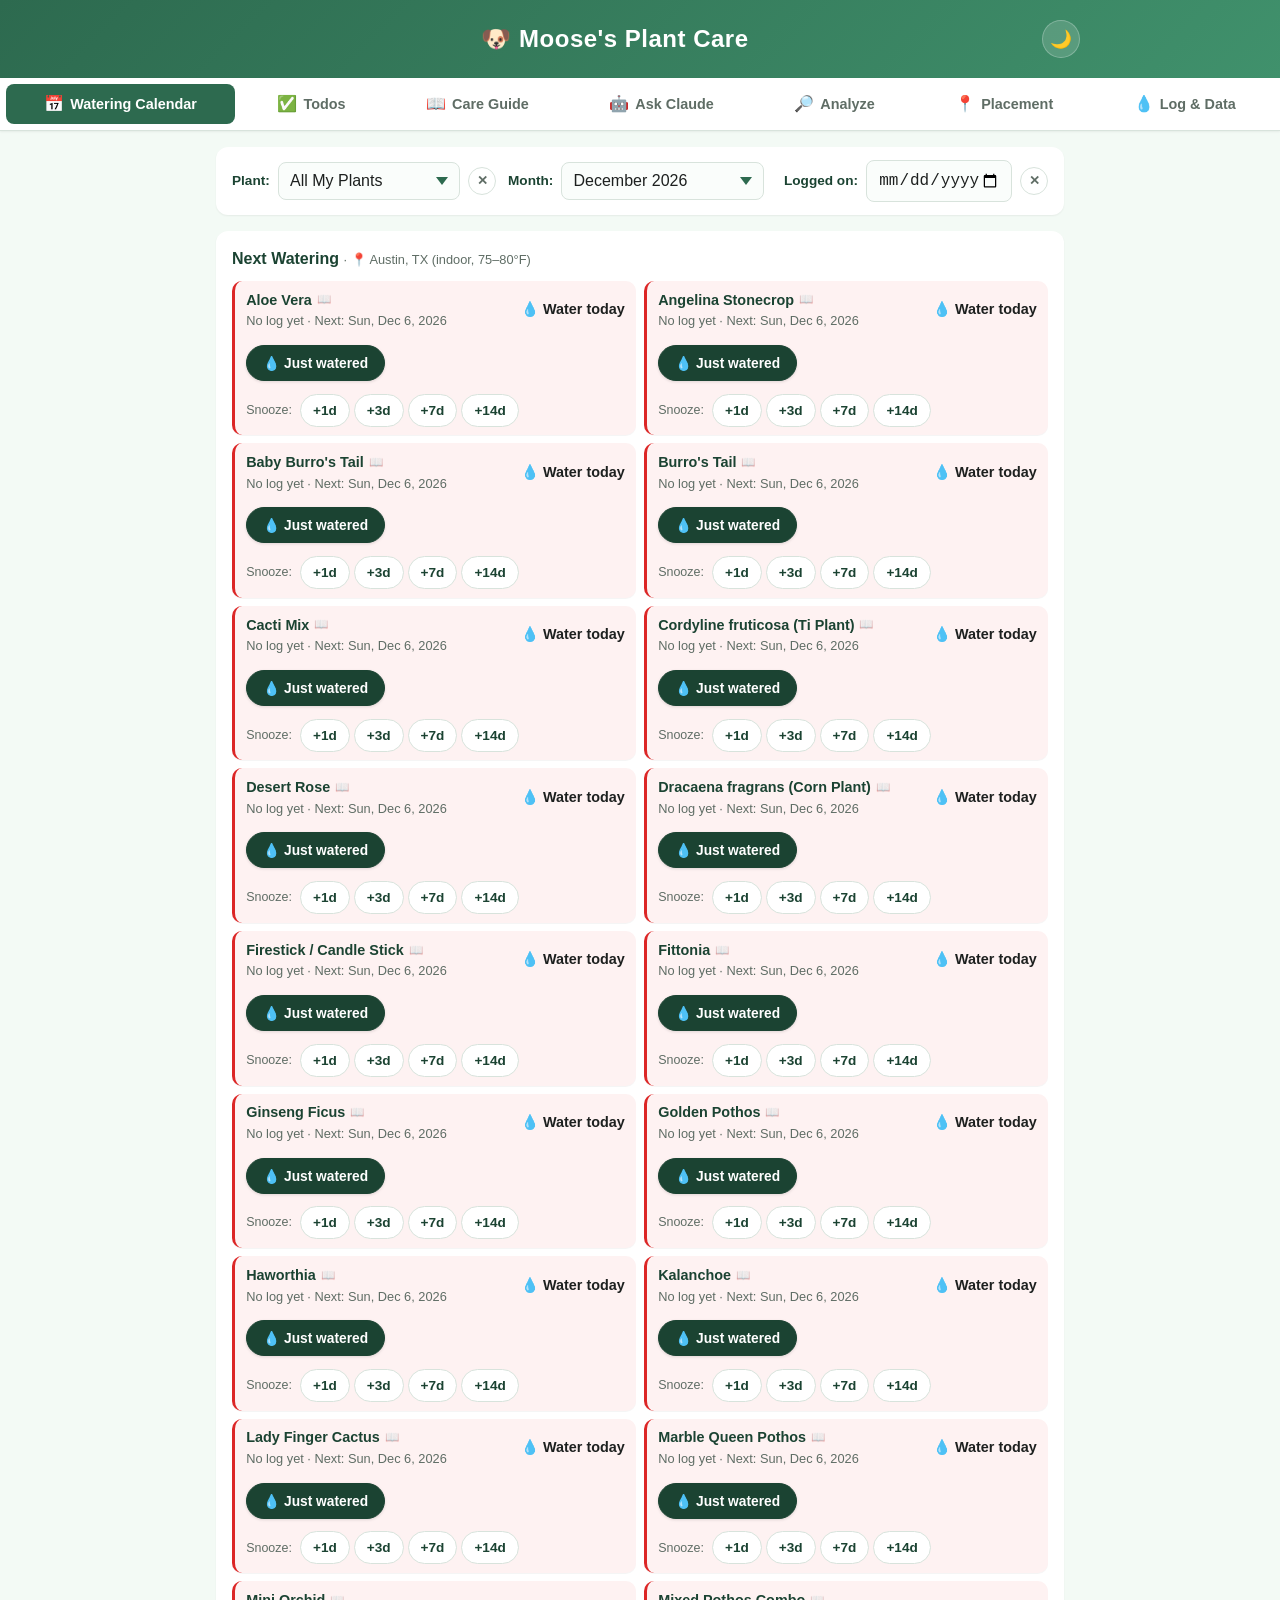
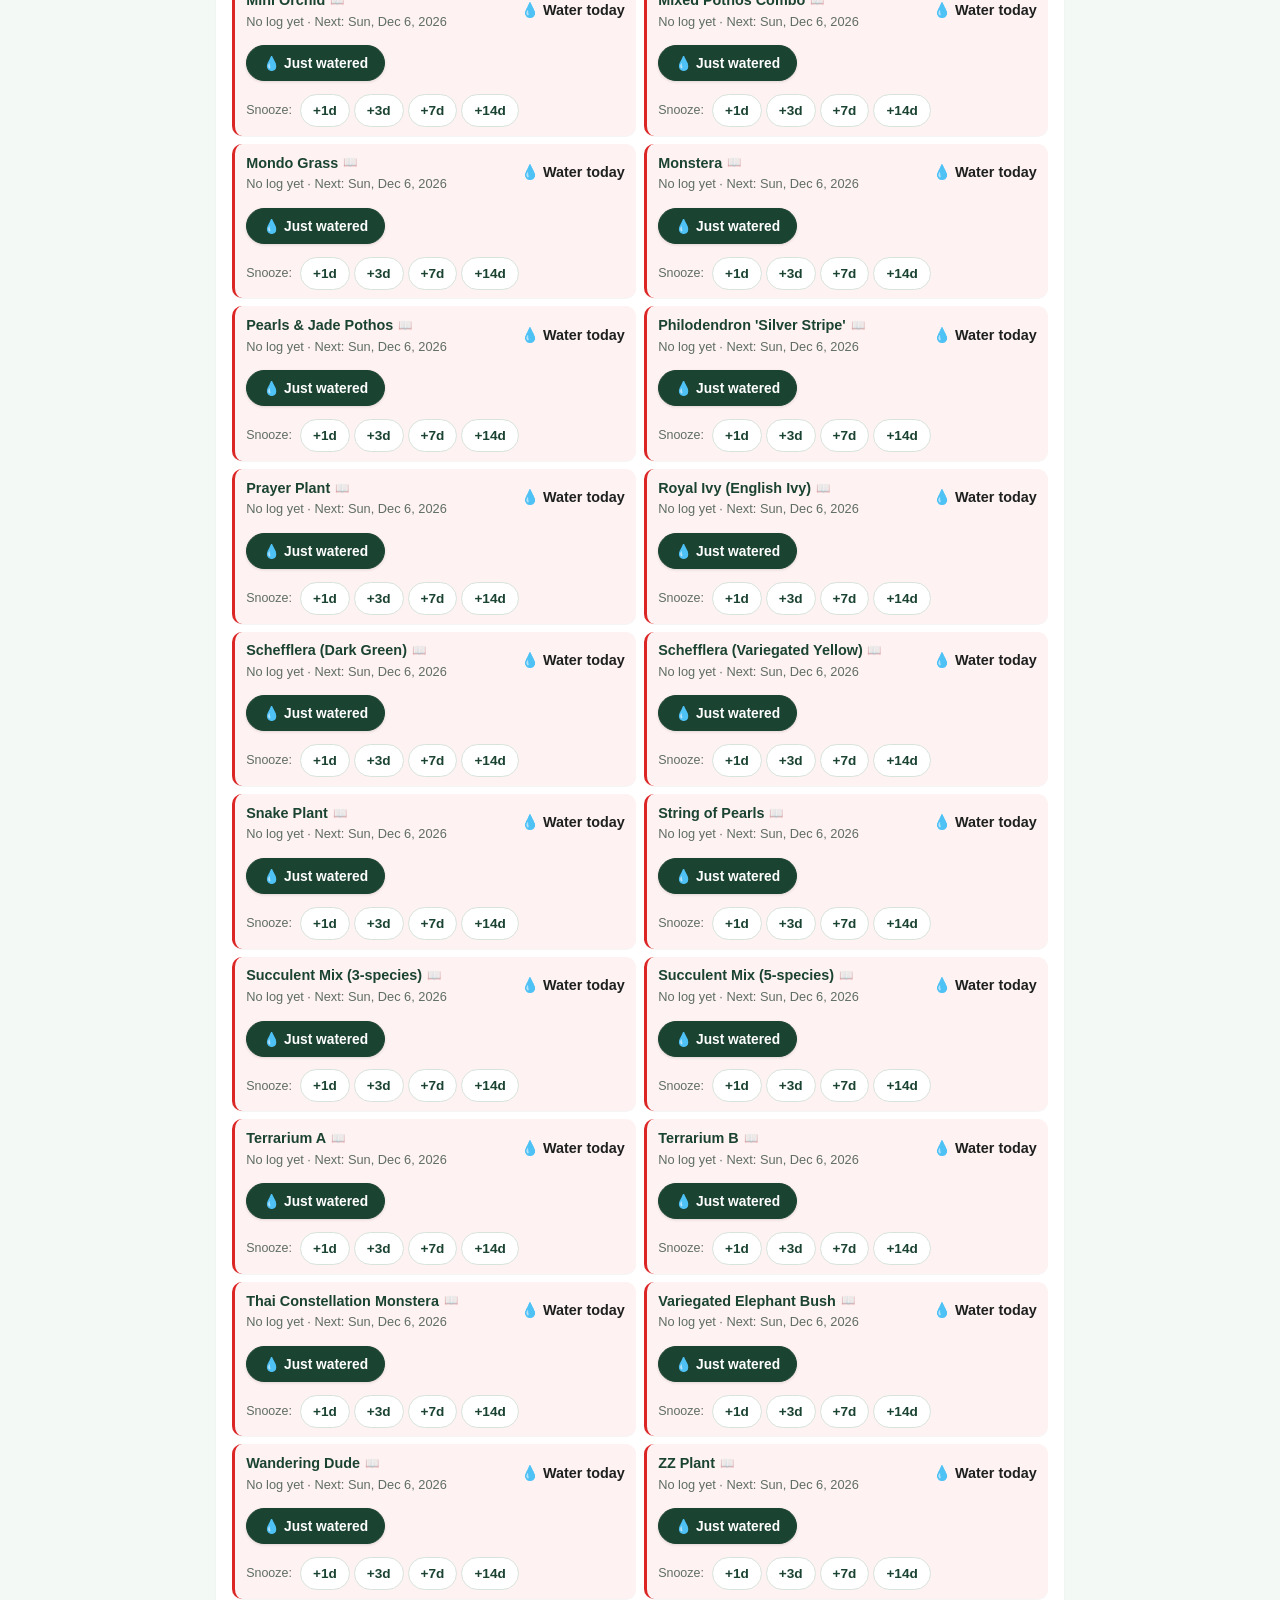
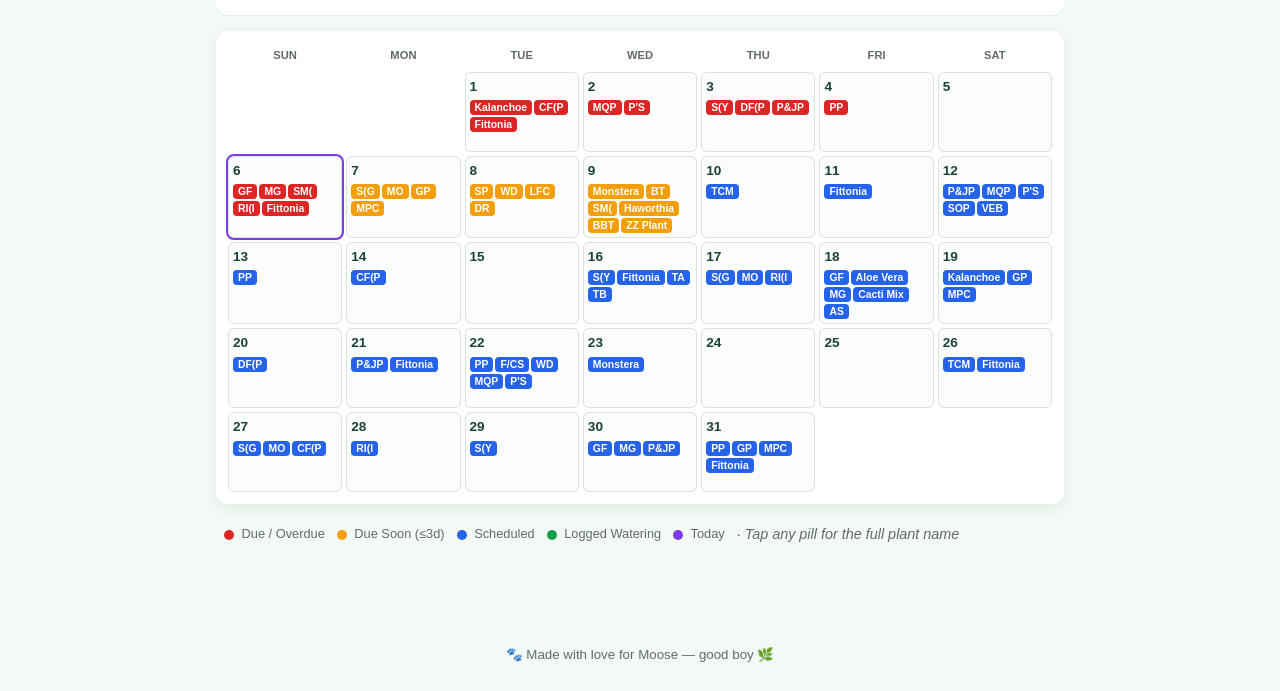
==== commit 82fcb19b: "Add Care Library, Condition Log & Analyze tab Introduce a structured Care Library (js/care-library.j" ====
--- a/index.html
+++ b/index.html
@@ -32,8 +32,8 @@
     <button class="tab-btn" role="tab" aria-selected="false" data-tab="chat">
       <span class="tab-icon">🤖</span> Ask Claude
     </button>
-    <button class="tab-btn" role="tab" aria-selected="false" data-tab="soil">
-      <span class="tab-icon">🪴</span> Soil Mix
+    <button class="tab-btn" role="tab" aria-selected="false" data-tab="analyze">
+      <span class="tab-icon">🔎</span> Analyze
     </button>
     <button class="tab-btn" role="tab" aria-selected="false" data-tab="placement">
       <span class="tab-icon">📍</span> Placement
@@ -284,17 +284,49 @@
       </div>
     </div>
 
-    <!-- =================== SOIL MIX TAB =================== -->
-    <section id="tab-soil" class="tab-panel" role="tabpanel">
-      <div class="soil-intro">
-        <h2>🪴 Current Soil Mix</h2>
+    <!-- =================== ANALYZE TAB =================== -->
+    <section id="tab-analyze" class="tab-panel" role="tabpanel">
+      <div class="analyze-intro">
+        <h2>🔎 Care Analyzer</h2>
         <p class="muted">
-          Each card shows the soil mix you currently have your plant in (or
-          <em>pending</em> if not set yet) plus a research-based recommendation.
-          Update a plant's soil from the <strong>Log &amp; Data → Plant Profile</strong> form.
+          Always includes the plant's profile (pot, category, soil, ideal conditions,
+          recommended rooms, room-plan assignment). Optionally adds watering log,
+          condition log, care notes, and todos — then asks Claude for feedback
+          (or runs a local summary if no API key). Uses the same Anthropic key as
+          <strong>Ask Claude</strong>.
         </p>
       </div>
-      <div id="soil-cards" class="soil-cards"></div>
+
+      <form id="analyze-form" class="analyze-form" autocomplete="off">
+        <div class="analyze-grid">
+          <div class="form-row">
+            <label for="analyze-plant">Plant</label>
+            <select id="analyze-plant" aria-label="Plant to analyze"></select>
+          </div>
+          <fieldset class="analyze-includes">
+            <legend>Include</legend>
+            <label><input type="checkbox" id="analyze-include-water" checked /> Watering log</label>
+            <label><input type="checkbox" id="analyze-include-conditions" checked /> Condition log</label>
+            <label><input type="checkbox" id="analyze-include-notes" checked /> Care notes</label>
+            <label><input type="checkbox" id="analyze-include-todos" checked /> Todos</label>
+          </fieldset>
+          <p class="muted small analyze-includes-hint">
+            Plant profile details (pot, category, soil, ideal conditions, recommended rooms, your room-plan assignment) are always included.
+          </p>
+          <div class="form-row analyze-extra-row">
+            <label for="analyze-extra">Extra context (optional)</label>
+            <textarea id="analyze-extra" rows="2" maxlength="800" placeholder="e.g. Yellowing after last weekend's soak; just moved to 1F bathroom…"></textarea>
+          </div>
+        </div>
+        <div class="analyze-actions">
+          <button type="submit" class="primary-btn" id="analyze-run-btn">🔎 Run analysis</button>
+          <button type="button" class="secondary-btn" id="analyze-local-btn">📋 Local summary only</button>
+          <button type="button" class="secondary-btn" id="analyze-save-btn" hidden>💾 Save result to plant notes</button>
+        </div>
+        <p id="analyze-status" class="analyze-status muted small" aria-live="polite"></p>
+      </form>
+
+      <article id="analyze-result" class="analyze-result" aria-live="polite"></article>
     </section>
 
     <!-- =================== PLACEMENT TAB =================== -->
@@ -477,6 +509,7 @@
   </footer>
 
   <script src="js/plants-data.js"></script>
+  <script src="js/care-library.js"></script>
   <script src="js/watering.js"></script>
   <script src="js/app.js"></script>
 </body>
--- a/css/styles.css
+++ b/css/styles.css
@@ -1457,6 +1457,13 @@
 .repot-suggestion-card.urgency-seasonal {
   border-color: var(--scheduled, #4a90e2);
   background: linear-gradient(135deg, rgba(74, 144, 226, 0.06), rgba(91, 200, 184, 0.04));
+}
+.repot-suggestion-card.urgency-done {
+  border-color: var(--actual, #16a34a);
+  background: linear-gradient(135deg, rgba(22, 163, 74, 0.07), rgba(163, 224, 107, 0.04));
+}
+html[data-theme="dark"] .repot-suggestion-card.urgency-done {
+  background: linear-gradient(135deg, rgba(163, 224, 107, 0.09), rgba(91, 200, 184, 0.05));
 }
 html[data-theme="dark"] .repot-suggestion-card.urgency-urgent {
   background: linear-gradient(135deg, rgba(255, 107, 107, 0.09), rgba(255, 138, 76, 0.05));
@@ -3247,6 +3254,293 @@
   box-shadow: 0 0 18px rgba(224, 169, 79, 0.6);
 }
 
+/* ===== Care Library extras (chopstick / prop / troubleshoot) ===== */
+.care-extra {
+  margin: 0 0 0.85rem 0;
+  padding: 0.75rem 0.85rem;
+  border: 1px solid var(--border);
+  border-radius: 12px;
+  background: linear-gradient(135deg, rgba(45, 106, 79, 0.06), rgba(224, 169, 79, 0.05));
+}
+html[data-theme="dark"] .care-extra {
+  background: linear-gradient(135deg, rgba(163, 224, 107, 0.07), rgba(224, 169, 79, 0.05));
+}
+.care-extra h4 {
+  margin: 0 0 0.4rem 0;
+  font-size: 0.98rem;
+}
+.care-extra .muted.small { margin: 0 0 0.55rem 0; }
+.chopstick-steps,
+.chopstick-tips {
+  margin: 0.4rem 0 0.6rem 1.1rem;
+  padding: 0;
+  line-height: 1.45;
+  font-size: 0.9rem;
+}
+.chopstick-steps {
+  list-style: decimal;
+  padding-left: 1.25rem;
+  margin-left: 0.25rem;
+}
+.chopstick-plant-specific {
+  margin: 0.55rem 0 0.75rem;
+  padding: 0.65rem 0.75rem;
+  border: 1px solid var(--border);
+  border-radius: 10px;
+  background: var(--paper);
+}
+.chopstick-plant-specific h4 {
+  margin: 0 0 0.45rem 0;
+  font-size: 0.92rem;
+}
+.chopstick-plant-grid {
+  display: flex;
+  flex-direction: column;
+  gap: 0.4rem;
+}
+.chopstick-plant-row {
+  display: grid;
+  grid-template-columns: 7.5rem 1fr;
+  gap: 0.45rem 0.65rem;
+  font-size: 0.86rem;
+  line-height: 1.4;
+}
+.chopstick-plant-key {
+  font-weight: 650;
+  color: var(--muted, #6b7280);
+}
+.chopstick-plant-val { min-width: 0; }
+@media (max-width: 480px) {
+  .chopstick-plant-row { grid-template-columns: 1fr; gap: 0.15rem; }
+}
+.care-data-table {
+  width: 100%;
+  border-collapse: collapse;
+  font-size: 0.84rem;
+  margin: 0.4rem 0 0.6rem 0;
+}
+.care-data-table th,
+.care-data-table td {
+  border: 1px solid var(--border);
+  padding: 0.4rem 0.5rem;
+  text-align: left;
+  vertical-align: top;
+}
+.care-data-table th {
+  background: rgba(0, 0, 0, 0.04);
+  font-weight: 600;
+}
+html[data-theme="dark"] .care-data-table th {
+  background: rgba(255, 255, 255, 0.06);
+}
+.prop-success {
+  white-space: nowrap;
+  font-weight: 650;
+  color: var(--primary);
+}
+.care-extra-sources { margin-top: 0.4rem; font-size: 0.82rem; }
+.care-extra-sources ul { margin: 0.35rem 0 0 1rem; padding: 0; }
+
+.trouble-list { display: flex; flex-direction: column; gap: 0.4rem; }
+.trouble-item {
+  border: 1px solid var(--border);
+  border-radius: 10px;
+  background: var(--paper);
+  padding: 0;
+}
+.trouble-item > summary {
+  cursor: pointer;
+  list-style: none;
+  display: flex;
+  gap: 0.45rem;
+  align-items: flex-start;
+  padding: 0.55rem 0.7rem;
+  font-weight: 600;
+  font-size: 0.9rem;
+}
+.trouble-item > summary::-webkit-details-marker { display: none; }
+.trouble-body {
+  padding: 0 0.75rem 0.65rem 0.75rem;
+  font-size: 0.88rem;
+  line-height: 1.45;
+}
+.trouble-body p { margin: 0.25rem 0; }
+.trouble-item.urgency-high { border-left: 3px solid #dc2626; }
+.trouble-item.urgency-normal { border-left: 3px solid #ca8a04; }
+.trouble-item.urgency-low { border-left: 3px solid #16a34a; }
+
+@media (max-width: 560px) {
+  .prop-table thead { display: none; }
+  .prop-table tr {
+    display: block;
+    border: 1px solid var(--border);
+    border-radius: 8px;
+    margin-bottom: 0.45rem;
+    padding: 0.35rem 0.45rem;
+  }
+  .prop-table td {
+    display: block;
+    border: none;
+    padding: 0.15rem 0;
+  }
+  .prop-table td::before {
+    content: attr(data-label);
+  }
+}
+
+/* ===== Care Guide — condition log + inline soil ===== */
+.plant-condition-section,
+.plant-soil-section {
+  margin: 0.85rem 0 1rem;
+}
+.plant-condition-section h3 {
+  margin: 0 0 0.35rem 0;
+  font-size: 1.05rem;
+}
+.plant-condition-form {
+  margin: 0.55rem 0 0.75rem;
+}
+.plant-condition-inputs {
+  display: grid;
+  grid-template-columns: 1fr 1fr;
+  gap: 0.55rem 0.65rem;
+  margin-bottom: 0.55rem;
+}
+.plant-condition-note-label { grid-column: 1 / -1; }
+.plant-condition-inputs label {
+  display: flex;
+  flex-direction: column;
+  gap: 0.25rem;
+  font-size: 0.85rem;
+}
+.plant-condition-inputs input,
+.plant-condition-inputs select {
+  padding: 0.45rem 0.55rem;
+  border: 1px solid var(--border);
+  border-radius: 8px;
+  background: var(--paper);
+  color: var(--text);
+  font: inherit;
+}
+html[data-theme="dark"] .plant-condition-inputs input,
+html[data-theme="dark"] .plant-condition-inputs select {
+  background: rgba(255, 255, 255, 0.06);
+}
+.plant-condition-list {
+  display: flex;
+  flex-direction: column;
+  gap: 0.4rem;
+}
+.plant-condition-item {
+  display: flex;
+  align-items: flex-start;
+  justify-content: space-between;
+  gap: 0.5rem;
+  padding: 0.5rem 0.65rem;
+  border: 1px solid var(--border);
+  border-radius: 10px;
+  background: var(--paper);
+  border-left-width: 3px;
+}
+.plant-condition-item.tone-good { border-left-color: #16a34a; }
+.plant-condition-item.tone-ok { border-left-color: #ca8a04; }
+.plant-condition-item.tone-warn { border-left-color: #ea580c; }
+.plant-condition-item.tone-bad { border-left-color: #dc2626; }
+.plant-condition-item-main {
+  display: flex;
+  flex-wrap: wrap;
+  gap: 0.35rem 0.65rem;
+  align-items: baseline;
+  font-size: 0.88rem;
+}
+.plant-condition-rating-badge { font-weight: 700; }
+.plant-condition-date { color: var(--muted, #6b7280); font-size: 0.82rem; }
+.plant-condition-note-text { flex: 1 1 100%; }
+.plant-condition-delete {
+  border: none;
+  background: transparent;
+  cursor: pointer;
+  padding: 0.15rem;
+  line-height: 1;
+  opacity: 0.7;
+}
+.plant-condition-delete:hover { opacity: 1; }
+.plant-condition-empty { padding: 0.25rem 0; }
+.analyze-includes-hint { margin: 0.15rem 0 0; }
+
+@media (max-width: 480px) {
+  .plant-condition-inputs { grid-template-columns: 1fr; }
+}
+
+/* ===== Analyze tab ===== */
+.analyze-intro { padding: 4px 4px 12px 4px; }
+.analyze-intro h2 { margin: 0 0 6px 0; }
+.analyze-intro p { margin: 0 0 12px 0; line-height: 1.5; }
+.analyze-form {
+  background: var(--paper);
+  border: 1px solid var(--border);
+  border-radius: 12px;
+  padding: 0.85rem 1rem;
+  margin-bottom: 1rem;
+}
+.analyze-grid { display: flex; flex-direction: column; gap: 0.75rem; }
+.analyze-includes {
+  border: 1px solid var(--border);
+  border-radius: 10px;
+  padding: 0.55rem 0.75rem 0.7rem;
+  margin: 0;
+  display: flex;
+  flex-wrap: wrap;
+  gap: 0.65rem 1rem;
+}
+.analyze-includes legend {
+  padding: 0 0.35rem;
+  font-size: 0.85rem;
+  font-weight: 600;
+}
+.analyze-includes label {
+  display: inline-flex;
+  align-items: center;
+  gap: 0.35rem;
+  font-size: 0.9rem;
+}
+.analyze-extra-row textarea {
+  width: 100%;
+  min-height: 3.2rem;
+  resize: vertical;
+  border: 1px solid var(--border);
+  border-radius: 8px;
+  padding: 0.5rem 0.65rem;
+  background: var(--paper);
+  color: var(--text);
+  font: inherit;
+}
+html[data-theme="dark"] .analyze-extra-row textarea {
+  background: rgba(255, 255, 255, 0.06);
+}
+.analyze-actions {
+  display: flex;
+  flex-wrap: wrap;
+  gap: 0.5rem;
+  margin-top: 0.85rem;
+}
+.analyze-status { margin: 0.55rem 0 0; min-height: 1.2em; }
+.analyze-status.ok { color: var(--actual, #16a34a); }
+.analyze-status.err { color: #dc2626; }
+.analyze-result {
+  background: var(--paper);
+  border: 1px solid var(--border);
+  border-radius: 12px;
+  padding: 0.9rem 1rem;
+  min-height: 2rem;
+}
+.analyze-result:empty { display: none; }
+.analyze-result-head h3 { margin: 0 0 0.25rem 0; font-size: 1.05rem; }
+.analyze-result-head p { margin: 0 0 0.75rem 0; }
+.analyze-result-body { font-size: 0.92rem; line-height: 1.5; }
+.analyze-result-body h4 { margin: 0.85rem 0 0.35rem; font-size: 0.98rem; }
+.analyze-result-body ul { margin: 0.3rem 0 0.6rem 1.1rem; padding: 0; }
+
 /* ===== Responsive tweaks ===== */
 @media (min-width: 600px) {
   .plant-selector,
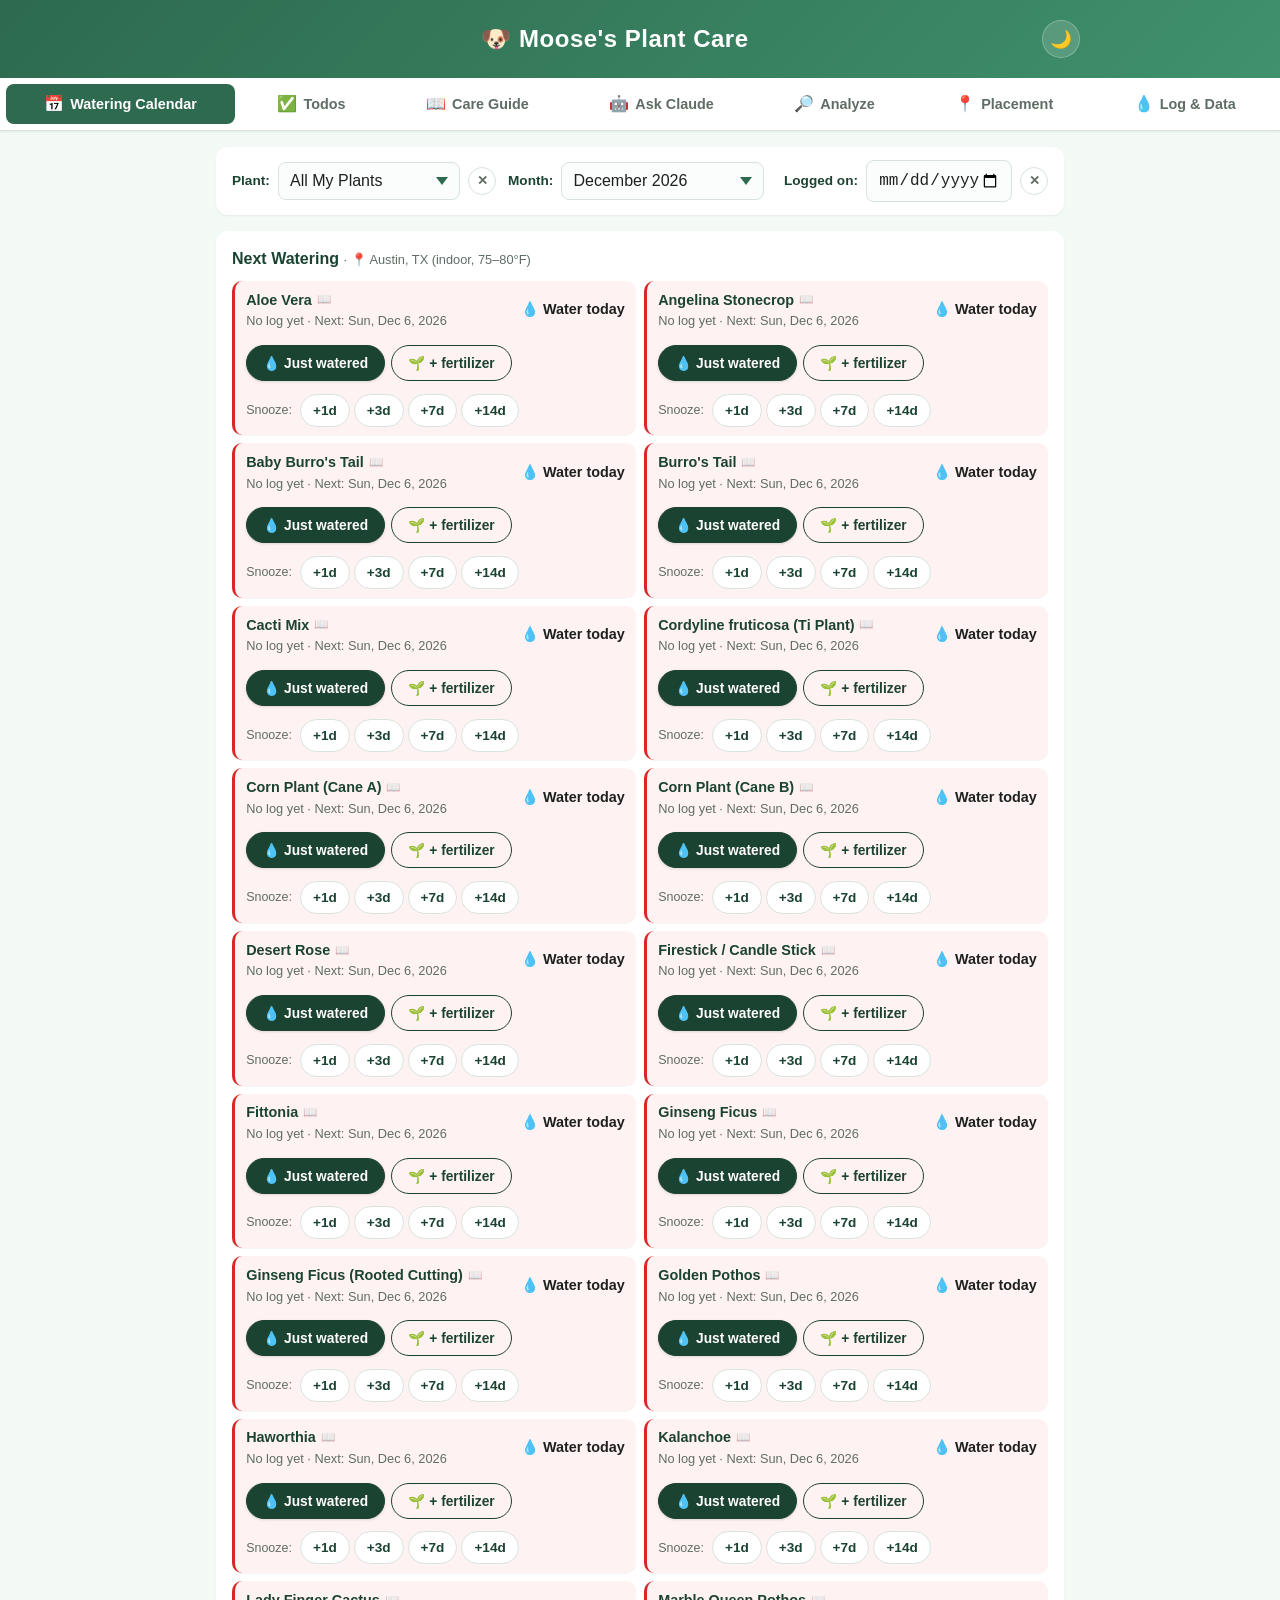
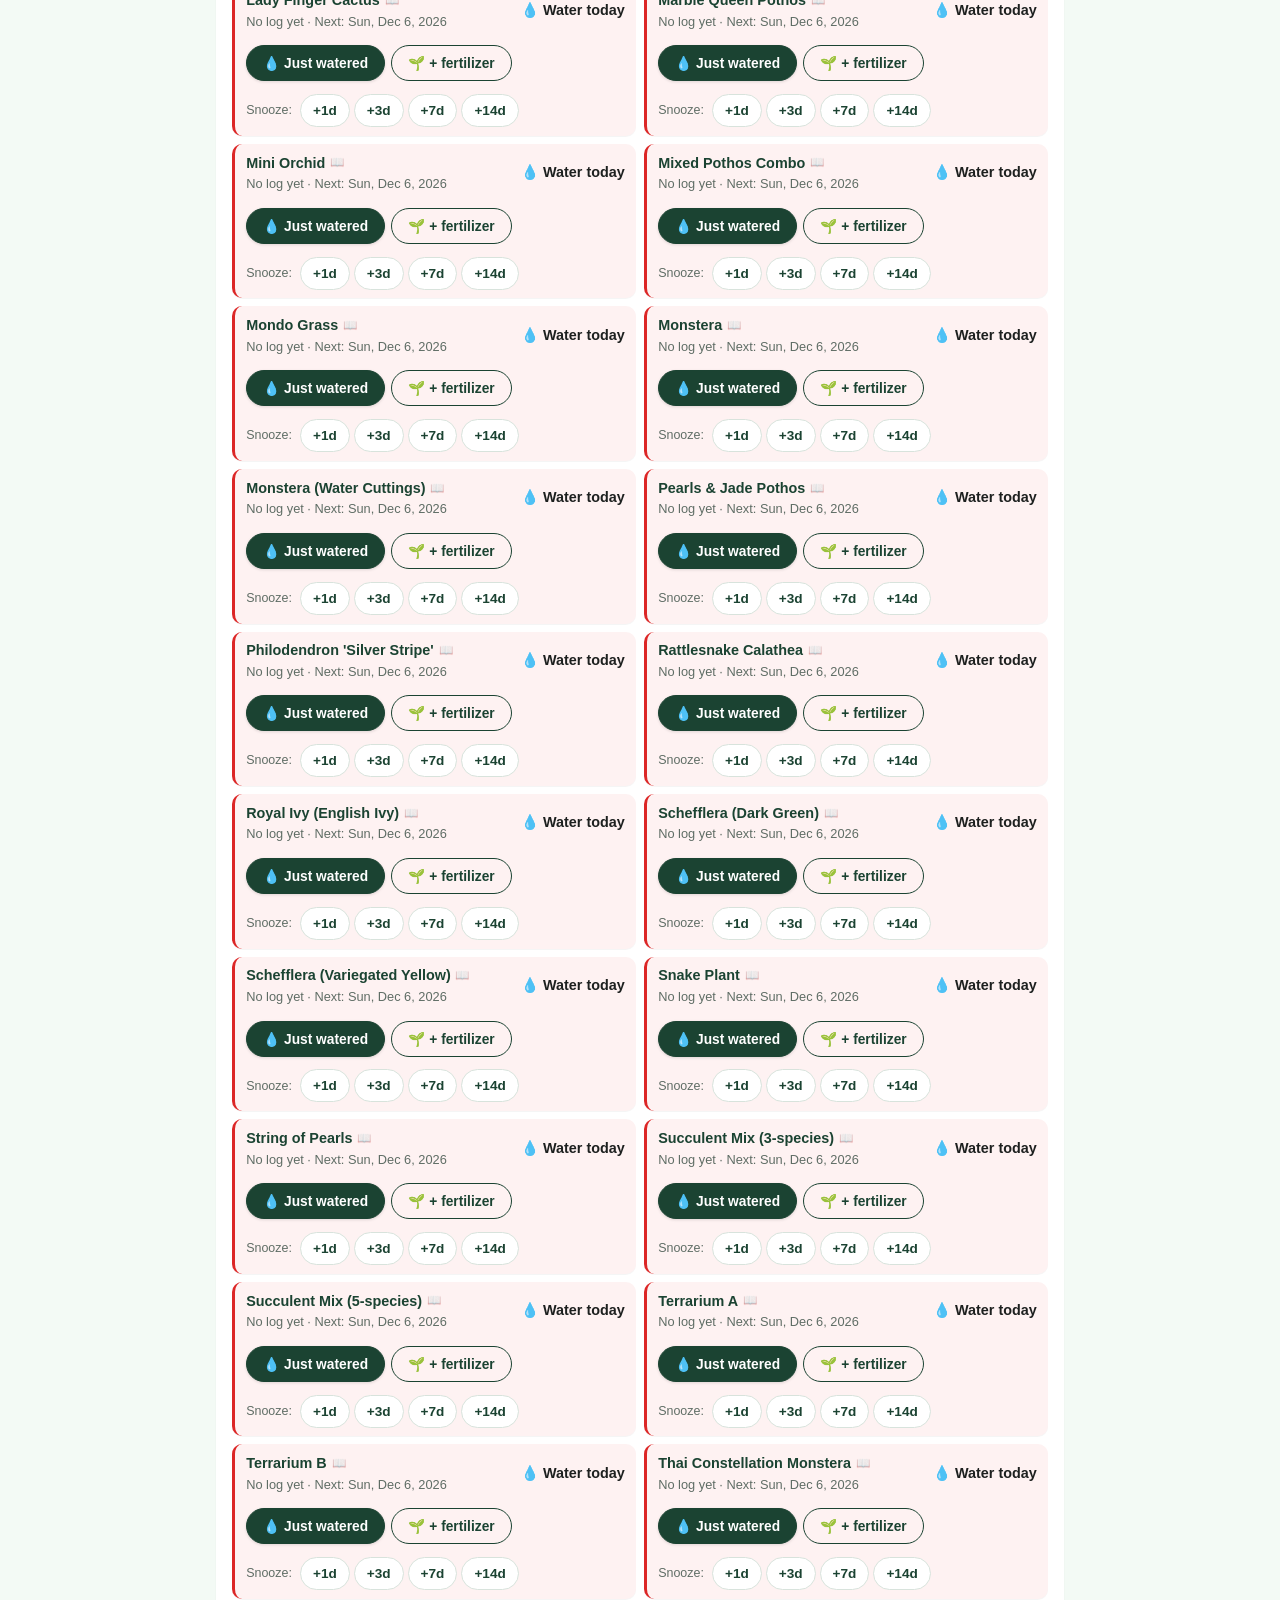
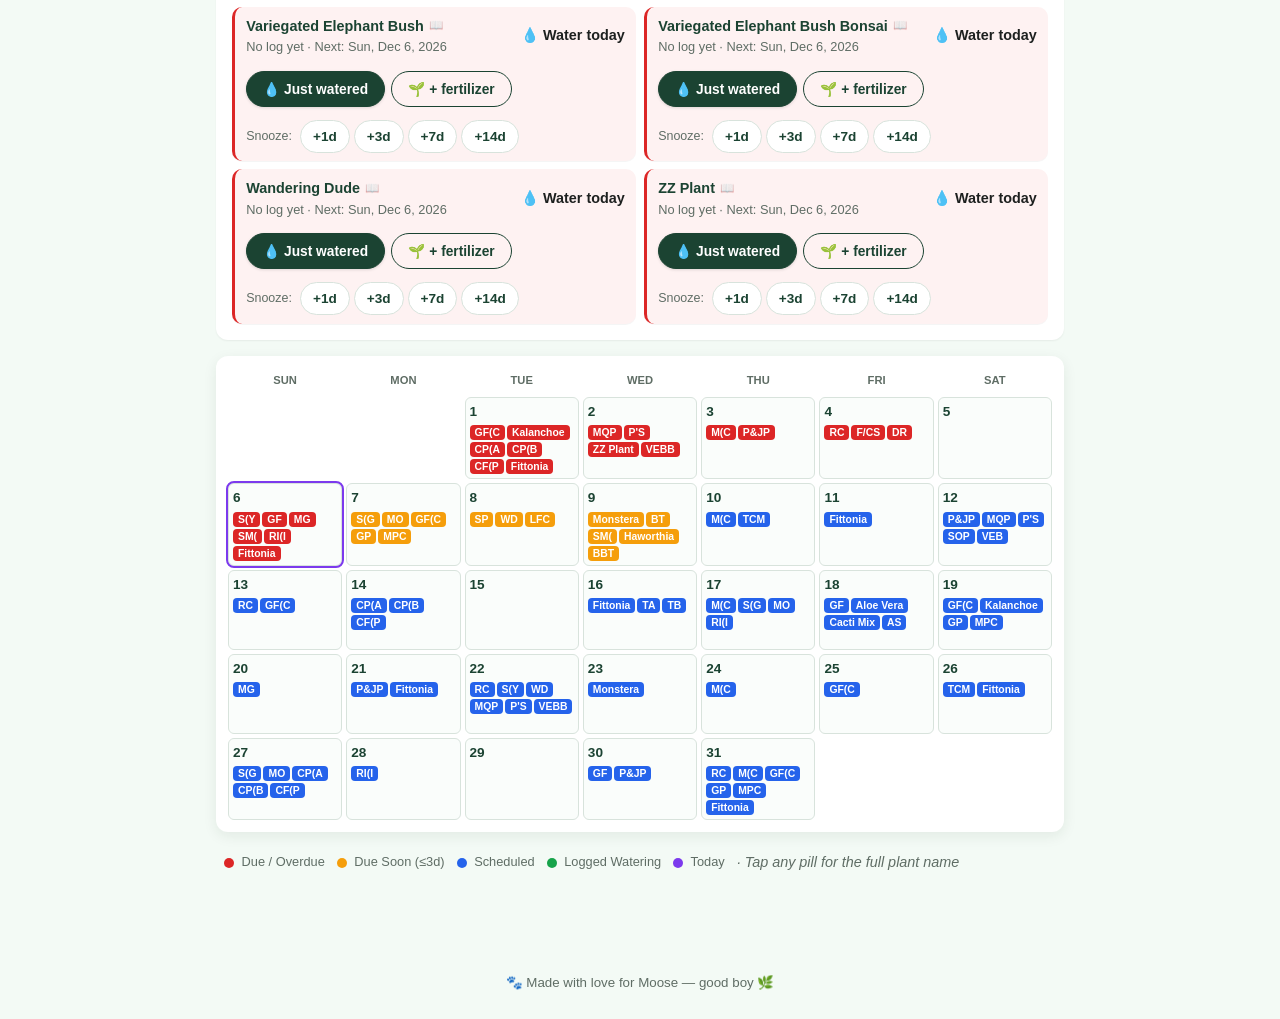
==== commit 5dde8ed8: "Add fertilized flag when logging watering Track fertilizer with each watering entry so you can see l" ====
--- a/index.html
+++ b/index.html
@@ -4,7 +4,7 @@
   <meta charset="UTF-8" />
   <meta name="viewport" content="width=device-width, initial-scale=1.0, viewport-fit=cover" />
   <meta name="theme-color" content="#2d6a4f" />
-  <meta name="description" content="Moose's Plant Care — personal plant care guide + 2026 watering calendar" />
+  <meta name="description" content="Moose's Plant Care — personal plant care guide" />
   <title>Moose's Plant Care</title>
   <link rel="stylesheet" href="css/styles.css" />
   <link rel="icon" href="data:image/svg+xml,<svg xmlns='http://www.w3.org/2000/svg' viewBox='0 0 100 100'><text y='.9em' font-size='90'>🐶</text></svg>" />
@@ -383,6 +383,10 @@
           <label for="log-note">Note (optional)</label>
           <input type="text" id="log-note" placeholder="e.g. soaked deeply, used filtered water" />
         </div>
+        <div class="form-row form-row-fertilized">
+          <button type="button" id="log-fertilized" class="fertilized-toggle" aria-pressed="false" title="Mark this watering as including fertilizer">🌱 Fertilized</button>
+          <span class="muted small">Toggle on if you added fertilizer — works for past dates too</span>
+        </div>
         <button type="submit" class="primary-btn">💧 Log Watering</button>
       </form>
 
--- a/css/styles.css
+++ b/css/styles.css
@@ -1935,6 +1935,9 @@
 .next-list .water-now-row,
 .plant-watering-section .water-now-row {
   margin-top: 0.5rem;
+  display: flex;
+  flex-wrap: wrap;
+  gap: 0.4rem;
 }
 .water-now-btn {
   background: var(--primary-2, #1f7a2e);
@@ -1954,10 +1957,21 @@
 }
 .water-now-btn:hover { filter: brightness(1.06); }
 .water-now-btn:active { transform: scale(0.96); }
+.water-now-btn.water-fertilized-btn {
+  background: transparent;
+  color: var(--primary-2, #1f7a2e);
+  border-color: var(--primary-2, #1f7a2e);
+  box-shadow: none;
+}
 html[data-theme="dark"] .water-now-btn {
   background: var(--primary);
   border-color: var(--primary);
   color: #14210a;
+}
+html[data-theme="dark"] .water-now-btn.water-fertilized-btn {
+  background: transparent;
+  color: var(--primary);
+  border-color: var(--primary);
 }
 @media (max-width: 700px) {
   .water-now-btn { padding: 11px 18px; font-size: 0.92rem; min-height: 42px; }
@@ -2638,8 +2652,17 @@
   padding: 8px 16px !important;
   font-size: 0.88rem !important;
 }
+.plant-water-log-actions {
+  display: flex;
+  flex-wrap: wrap;
+  gap: 0.45rem;
+  align-items: center;
+}
 @media (max-width: 500px) {
   .plant-water-log-submit { align-self: stretch; }
+  .plant-water-log-actions { flex-direction: column; align-items: stretch; }
+  .plant-water-log-actions .fertilized-toggle,
+  .plant-water-log-actions .plant-water-log-submit { width: 100%; }
 }
 
 /* Care Guide — "Notes from past chats" section */
@@ -3198,11 +3221,72 @@
   font-size: 1rem;
   padding: 2px 6px;
 }
+.recent-log .log-meta {
+  grid-column: 1 / -1;
+  display: flex;
+  flex-wrap: wrap;
+  gap: 0.35rem;
+  align-items: center;
+}
 .recent-log .log-note {
   grid-column: 1 / -1;
   color: var(--muted);
   font-style: italic;
   font-size: 0.8rem;
+}
+.recent-log .log-item-fertilized {
+  background: color-mix(in srgb, var(--primary, #7cb342) 8%, transparent);
+  border-radius: 6px;
+}
+
+/* Fertilized toggle used on log forms + recent-log retroactive mark. */
+.fertilized-toggle {
+  appearance: none;
+  -webkit-appearance: none;
+  background: transparent;
+  color: var(--primary-2, #1f7a2e);
+  border: 1.5px dashed var(--border);
+  border-radius: 999px;
+  padding: 7px 14px;
+  font: inherit;
+  font-size: 0.84rem;
+  font-weight: 700;
+  cursor: pointer;
+  touch-action: manipulation;
+  -webkit-tap-highlight-color: transparent;
+  transition: background 0.12s, border-color 0.12s, color 0.12s, transform 0.06s;
+}
+.fertilized-toggle:hover {
+  border-color: var(--primary-2, #1f7a2e);
+  background: color-mix(in srgb, var(--primary, #7cb342) 12%, transparent);
+}
+.fertilized-toggle:active { transform: scale(0.97); }
+.fertilized-toggle.is-on,
+.fertilized-toggle[aria-pressed="true"] {
+  background: color-mix(in srgb, var(--primary, #7cb342) 22%, transparent);
+  border-style: solid;
+  border-color: var(--primary-2, #1f7a2e);
+  color: var(--primary-2, #1f7a2e);
+}
+html[data-theme="dark"] .fertilized-toggle {
+  color: var(--primary);
+}
+html[data-theme="dark"] .fertilized-toggle.is-on,
+html[data-theme="dark"] .fertilized-toggle[aria-pressed="true"] {
+  border-color: var(--primary);
+  color: var(--primary);
+  background: color-mix(in srgb, var(--primary) 18%, transparent);
+}
+.form-row-fertilized {
+  display: flex;
+  flex-wrap: wrap;
+  align-items: center;
+  gap: 0.55rem;
+}
+.log-form .form-row-fertilized label { display: none; }
+.recent-log .log-fertilize-toggle {
+  padding: 4px 10px;
+  font-size: 0.78rem;
 }
 
 .muted { color: var(--muted); font-size: 0.9rem; }
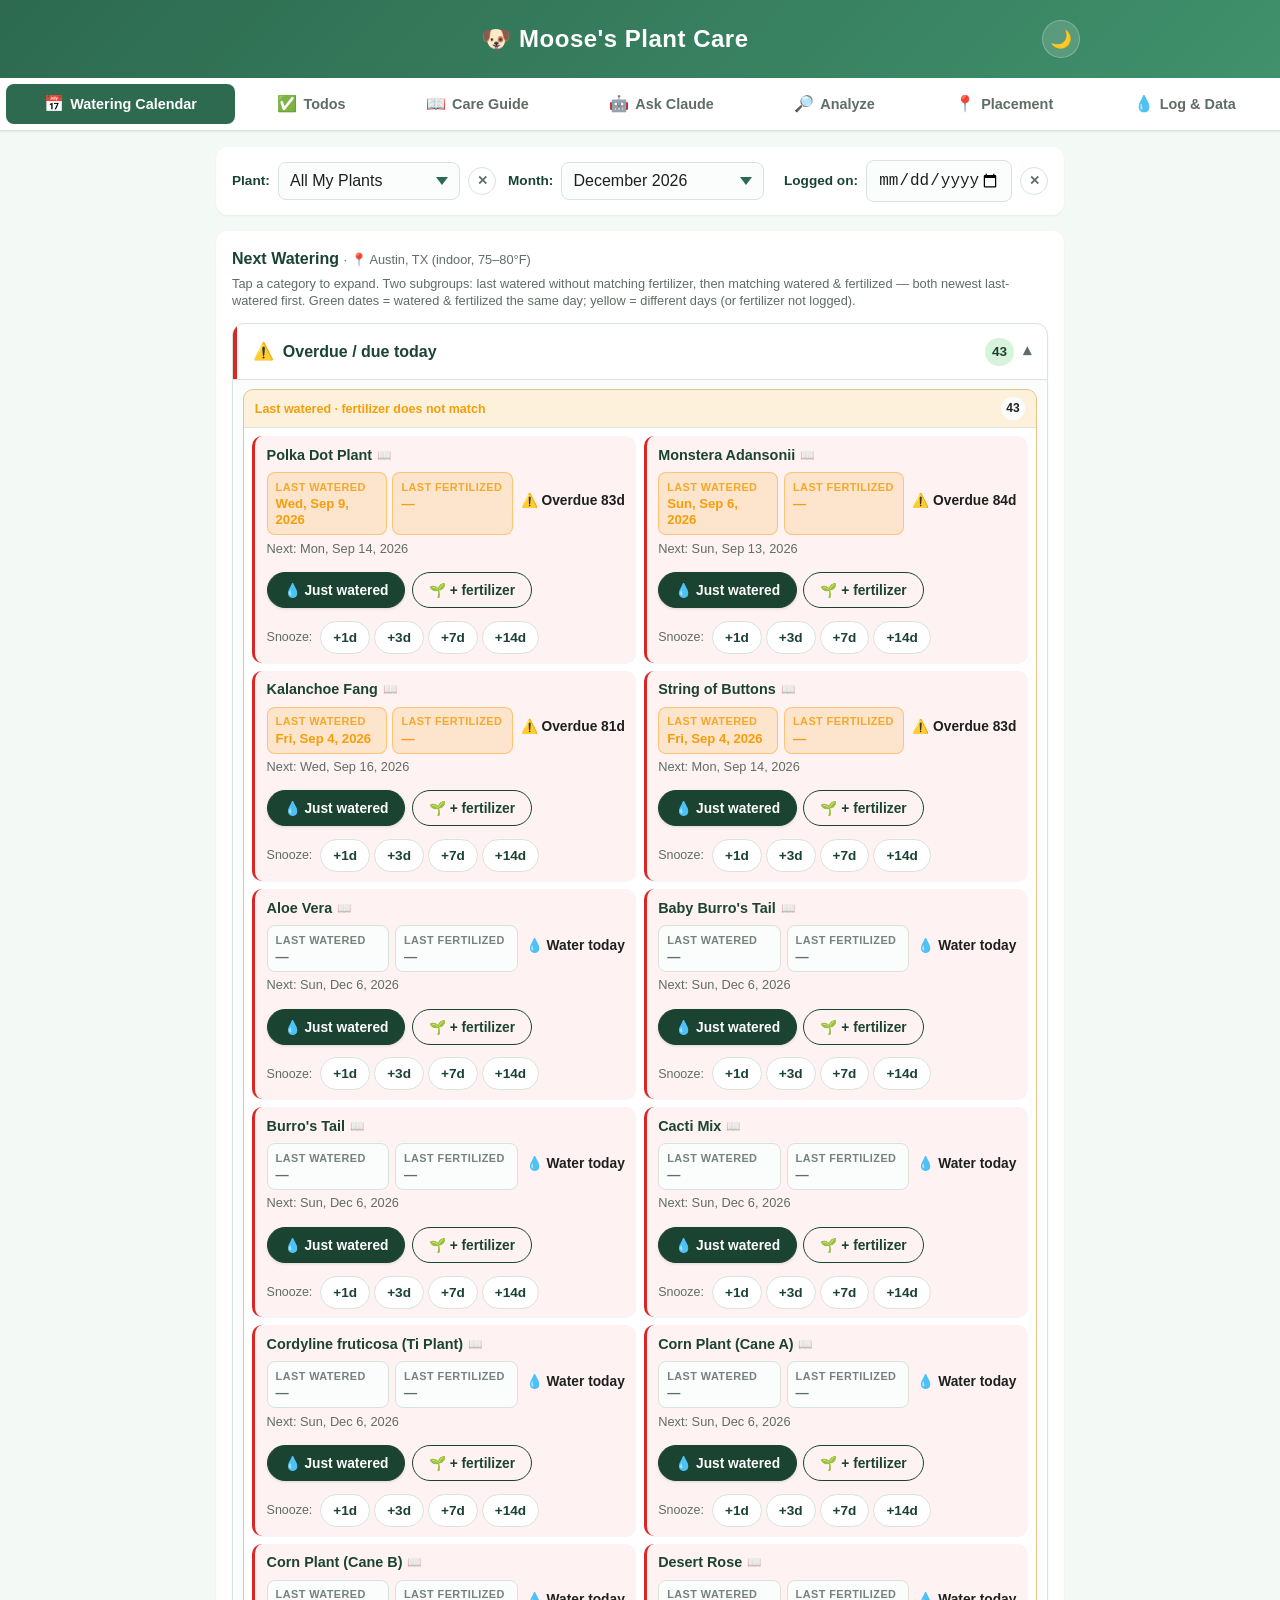
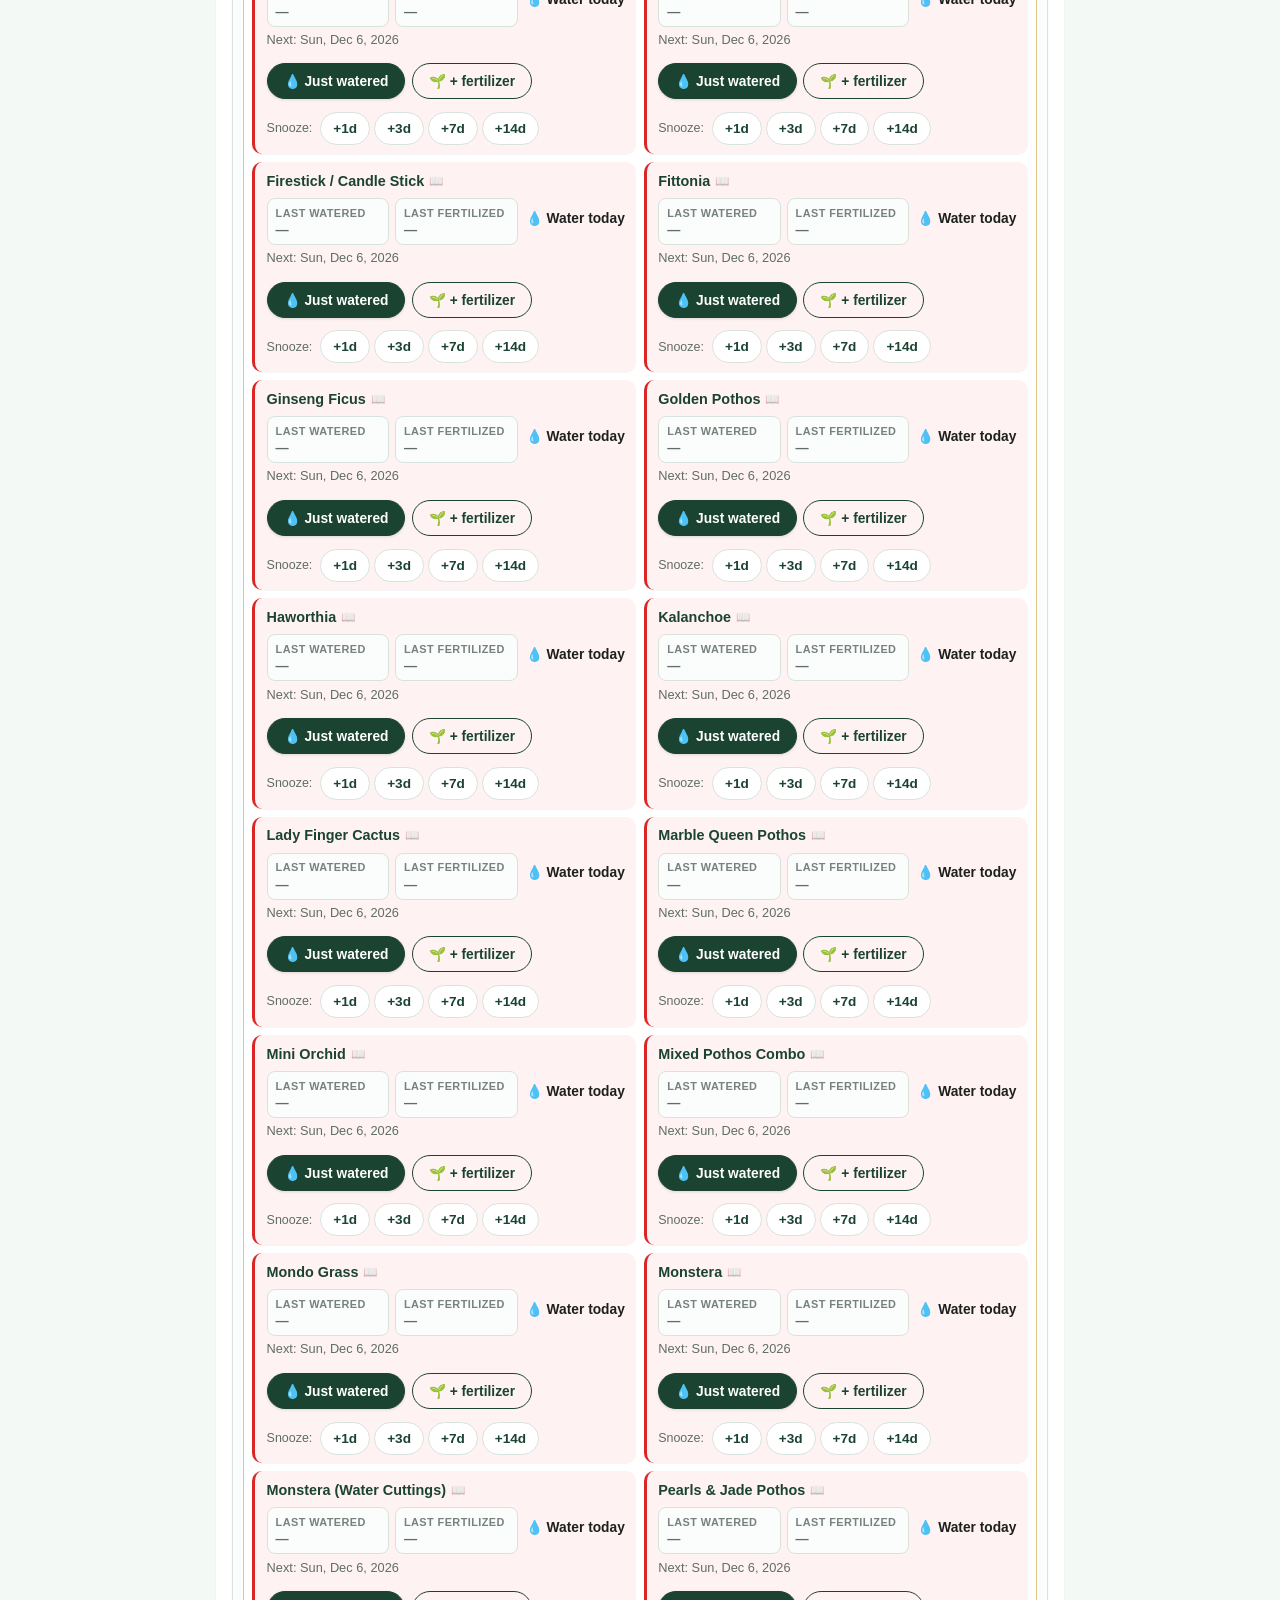
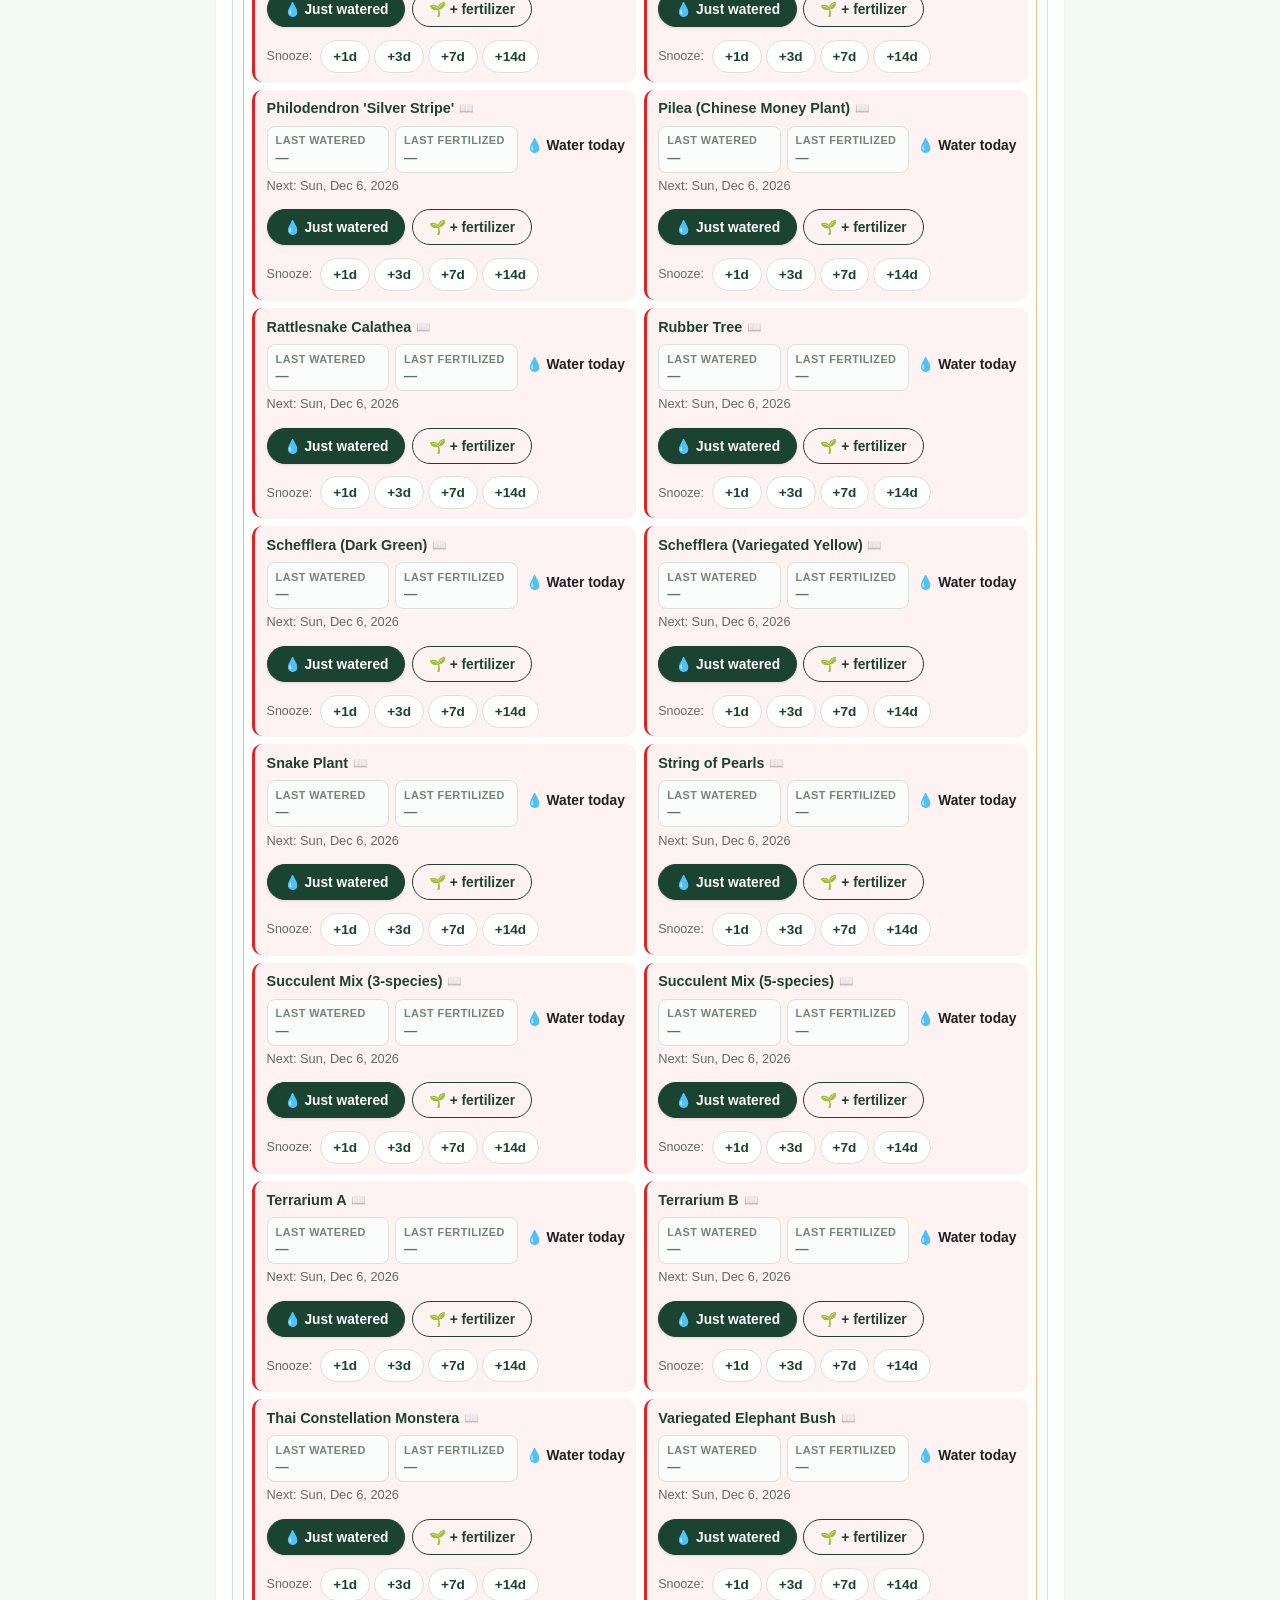
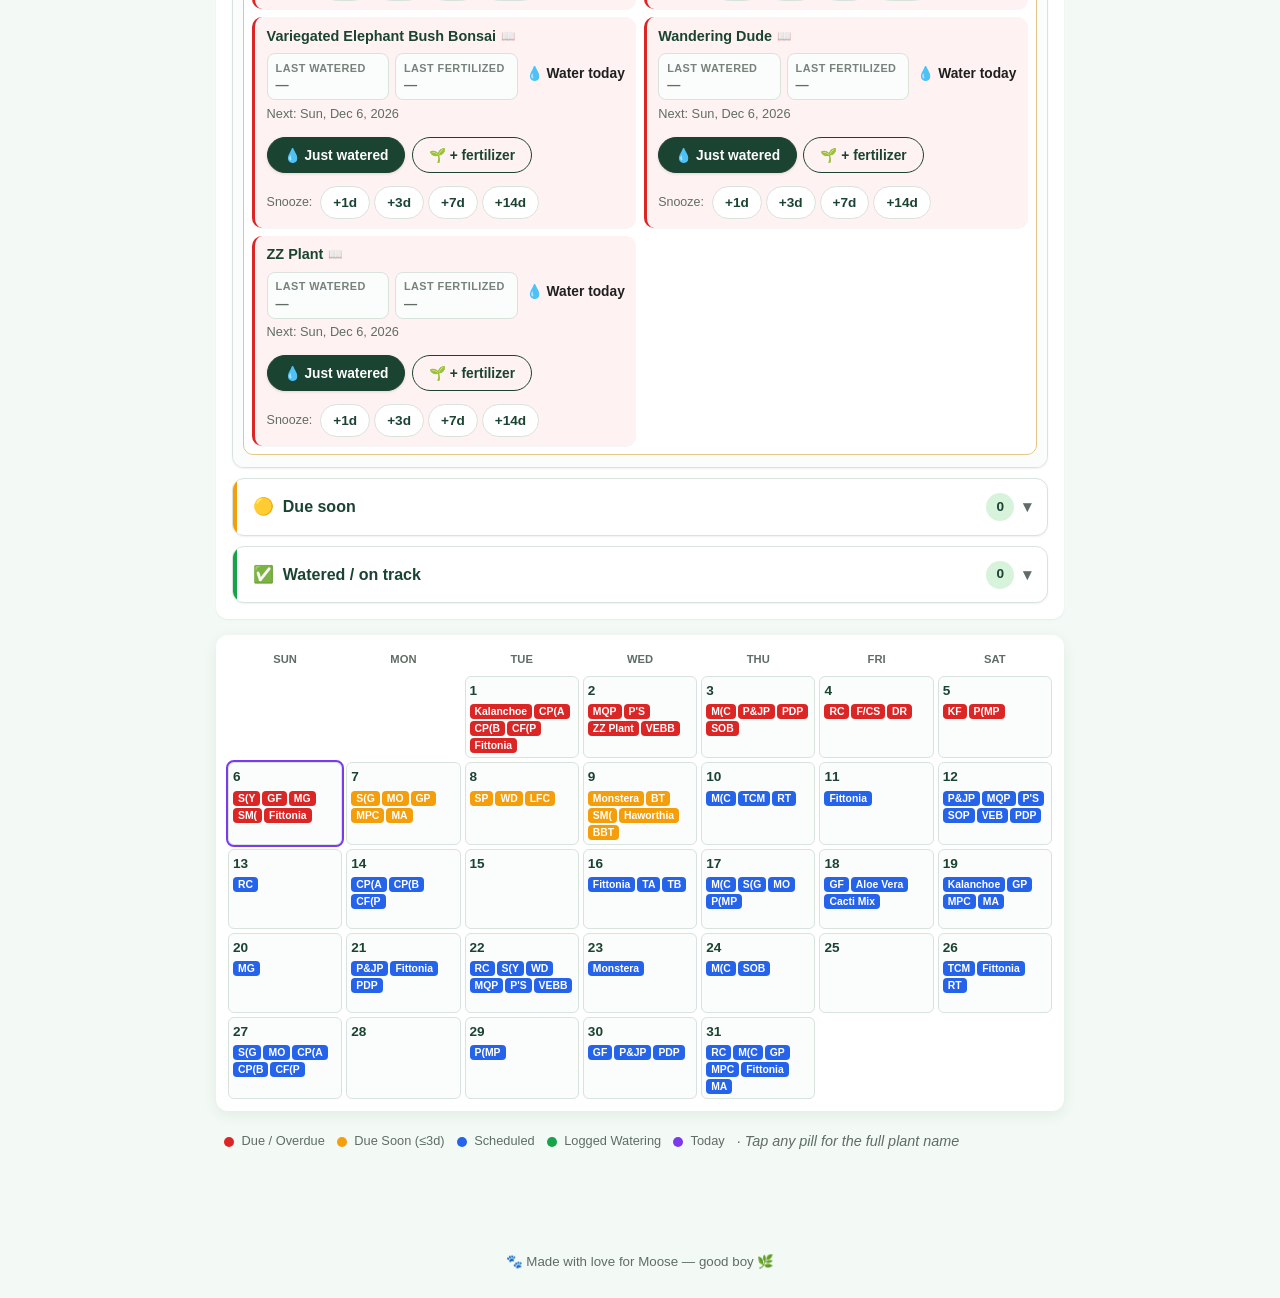
==== commit 3f7b8429: "Add plant delete, drop three plants, deepen DIY trio research Enable Delete Plant for built-in and c" ====
--- a/index.html
+++ b/index.html
@@ -479,7 +479,10 @@
           <button type="submit" class="primary-btn">💾 Save Plant</button>
           <button type="button" id="profile-delete" class="danger-btn" hidden>🗑 Delete Plant</button>
         </div>
-        <p class="muted small">New plants show "Coming soon" for tip sections until you fill them in (edit <code>js/plants-data.js</code> for full tips and sources).</p>
+        <p class="muted small">
+          <strong>Delete Plant</strong> (edit mode) removes any owned plant — custom or built-in — from your collection and clears its watering log, photo, notes, todos, snooze, and room assignment.
+          New plants show "Coming soon" for tip sections until you fill them in (edit <code>js/plants-data.js</code> for full tips and sources).
+        </p>
       </form>
 
       <h2>📋 Recent Waterings</h2>
--- a/css/styles.css
+++ b/css/styles.css
@@ -1763,6 +1763,217 @@
   color: var(--primary-2);
 }
 html[data-theme="dark"] .next-water-summary h2 { color: var(--primary); }
+.water-summary-hint {
+  margin: -0.35rem 0 0.85rem;
+  line-height: 1.35;
+}
+.water-groups {
+  display: flex;
+  flex-direction: column;
+  gap: 0.65rem;
+}
+.water-group {
+  background: var(--paper);
+  border: 1px solid var(--border);
+  border-radius: 12px;
+  box-shadow: var(--shadow-sm);
+  overflow: hidden;
+}
+.water-group-summary {
+  list-style: none;
+  cursor: pointer;
+  display: flex;
+  align-items: center;
+  gap: 0.55rem;
+  padding: 0.85rem 1rem;
+  font-weight: 700;
+  color: var(--primary-2);
+  user-select: none;
+  touch-action: manipulation;
+  -webkit-tap-highlight-color: transparent;
+  min-height: 48px;
+}
+html[data-theme="dark"] .water-group-summary { color: var(--primary); }
+.water-group-summary::-webkit-details-marker { display: none; }
+.water-group-summary::after {
+  content: "▾";
+  margin-left: auto;
+  transition: transform 0.2s;
+  color: var(--muted);
+}
+.water-group[open] > .water-group-summary::after { transform: rotate(180deg); }
+.water-group-summary:hover { background: var(--accent-soft); }
+html[data-theme="dark"] .water-group-summary:hover { background: rgba(224, 169, 79, 0.1); }
+.water-group-icon { font-size: 1.05rem; }
+.water-group-title { flex: 1; min-width: 0; }
+.water-group-count {
+  display: inline-flex;
+  align-items: center;
+  justify-content: center;
+  min-width: 1.75rem;
+  height: 1.75rem;
+  padding: 0 0.45rem;
+  border-radius: 999px;
+  background: var(--accent-soft);
+  color: var(--primary-2);
+  font-size: 0.85rem;
+  font-weight: 800;
+}
+html[data-theme="dark"] .water-group-count {
+  background: rgba(224, 169, 79, 0.16);
+  color: var(--primary);
+}
+.water-group-overdue > .water-group-summary { border-left: 4px solid var(--due); }
+.water-group-soon > .water-group-summary { border-left: 4px solid var(--soon); }
+.water-group-watered > .water-group-summary { border-left: 4px solid var(--actual); }
+.water-group-body {
+  padding: 0.55rem 0.65rem 0.75rem;
+  border-top: 1px solid var(--border);
+  background: var(--paper-2);
+}
+.water-group-empty {
+  padding: 0.65rem 0.4rem;
+  text-align: center;
+  font-style: italic;
+}
+
+/* Two watering-log subgroups: unmatched fertilizer vs matching same-day. */
+.water-log-clusters {
+  display: flex;
+  flex-direction: column;
+  gap: 0.7rem;
+}
+.water-log-cluster {
+  border: 1px solid var(--border);
+  border-radius: 10px;
+  background: var(--paper);
+  overflow: hidden;
+}
+.water-log-cluster-head {
+  display: flex;
+  align-items: center;
+  gap: 0.5rem;
+  padding: 0.45rem 0.65rem;
+  border-bottom: 1px solid var(--border);
+  font-size: 0.78rem;
+  font-weight: 700;
+  line-height: 1.3;
+}
+.water-log-cluster-title { flex: 1; min-width: 0; }
+.water-log-cluster-count {
+  display: inline-flex;
+  align-items: center;
+  justify-content: center;
+  min-width: 1.4rem;
+  height: 1.4rem;
+  padding: 0 0.35rem;
+  border-radius: 999px;
+  background: var(--paper-2);
+  color: var(--ink);
+  font-size: 0.75rem;
+  font-weight: 800;
+}
+.water-log-cluster.log-dates-synced {
+  border-color: color-mix(in srgb, var(--actual) 40%, var(--border));
+}
+.water-log-cluster.log-dates-synced > .water-log-cluster-head {
+  background: color-mix(in srgb, var(--actual) 14%, transparent);
+  color: var(--actual);
+}
+.water-log-cluster.log-dates-split {
+  border-color: color-mix(in srgb, var(--soon) 40%, var(--border));
+}
+.water-log-cluster.log-dates-split > .water-log-cluster-head {
+  background: color-mix(in srgb, var(--soon) 14%, transparent);
+  color: var(--soon);
+}
+.water-log-cluster.log-dates-empty > .water-log-cluster-head {
+  background: var(--paper-2);
+  color: var(--muted);
+}
+.water-log-cluster .next-list {
+  padding: 0.5rem;
+}
+html[data-theme="dark"] .water-log-cluster.log-dates-synced > .water-log-cluster-head {
+  background: color-mix(in srgb, var(--actual) 20%, transparent);
+}
+html[data-theme="dark"] .water-log-cluster.log-dates-split > .water-log-cluster-head {
+  background: color-mix(in srgb, var(--soon) 20%, transparent);
+}
+
+/* Last watered / fertilized chips — green when same day, yellow when not. */
+.log-dates {
+  display: grid;
+  grid-template-columns: 1fr 1fr;
+  gap: 0.35rem;
+  margin: 0.35rem 0 0.2rem;
+}
+@media (max-width: 420px) {
+  .log-dates { grid-template-columns: 1fr; }
+}
+.log-date-chip {
+  display: flex;
+  flex-direction: column;
+  gap: 1px;
+  padding: 0.35rem 0.5rem;
+  border-radius: 8px;
+  border: 1px solid transparent;
+  min-width: 0;
+}
+.log-date-label {
+  font-size: 0.68rem;
+  font-weight: 700;
+  text-transform: uppercase;
+  letter-spacing: 0.04em;
+  opacity: 0.85;
+}
+.log-date-value {
+  font-size: 0.82rem;
+  font-weight: 700;
+  line-height: 1.25;
+  word-break: break-word;
+}
+.log-dates-synced .log-date-chip {
+  background: color-mix(in srgb, var(--actual) 16%, transparent);
+  border-color: color-mix(in srgb, var(--actual) 45%, transparent);
+  color: var(--actual);
+}
+.log-dates-split .log-date-chip {
+  background: color-mix(in srgb, var(--soon) 16%, transparent);
+  border-color: color-mix(in srgb, var(--soon) 45%, transparent);
+  color: var(--soon);
+}
+.log-dates-empty .log-date-chip {
+  background: var(--paper-2);
+  border-color: var(--border);
+  color: var(--muted);
+}
+html[data-theme="dark"] .log-dates-synced .log-date-chip {
+  background: color-mix(in srgb, var(--actual) 22%, transparent);
+  color: var(--actual);
+}
+html[data-theme="dark"] .log-dates-split .log-date-chip {
+  background: color-mix(in srgb, var(--soon) 22%, transparent);
+  color: var(--soon);
+}
+.next-list .row .when.next-line {
+  margin-top: 0.15rem;
+  color: var(--muted);
+  font-size: 0.8rem;
+}
+.next-list .row-main {
+  display: flex;
+  justify-content: space-between;
+  gap: 0.65rem;
+  align-items: flex-start;
+}
+.next-list .tile-copy { min-width: 0; flex: 1; }
+.next-list .tile-status {
+  flex-shrink: 0;
+  text-align: right;
+  font-size: 0.86rem;
+}
+
 /* Next-watering tile grid.
  *  - Phones: single column (easier to scan top-to-bottom while scrolling).
  *  - Tablets + desktop: 2-column auto-fit grid for a denser overview.
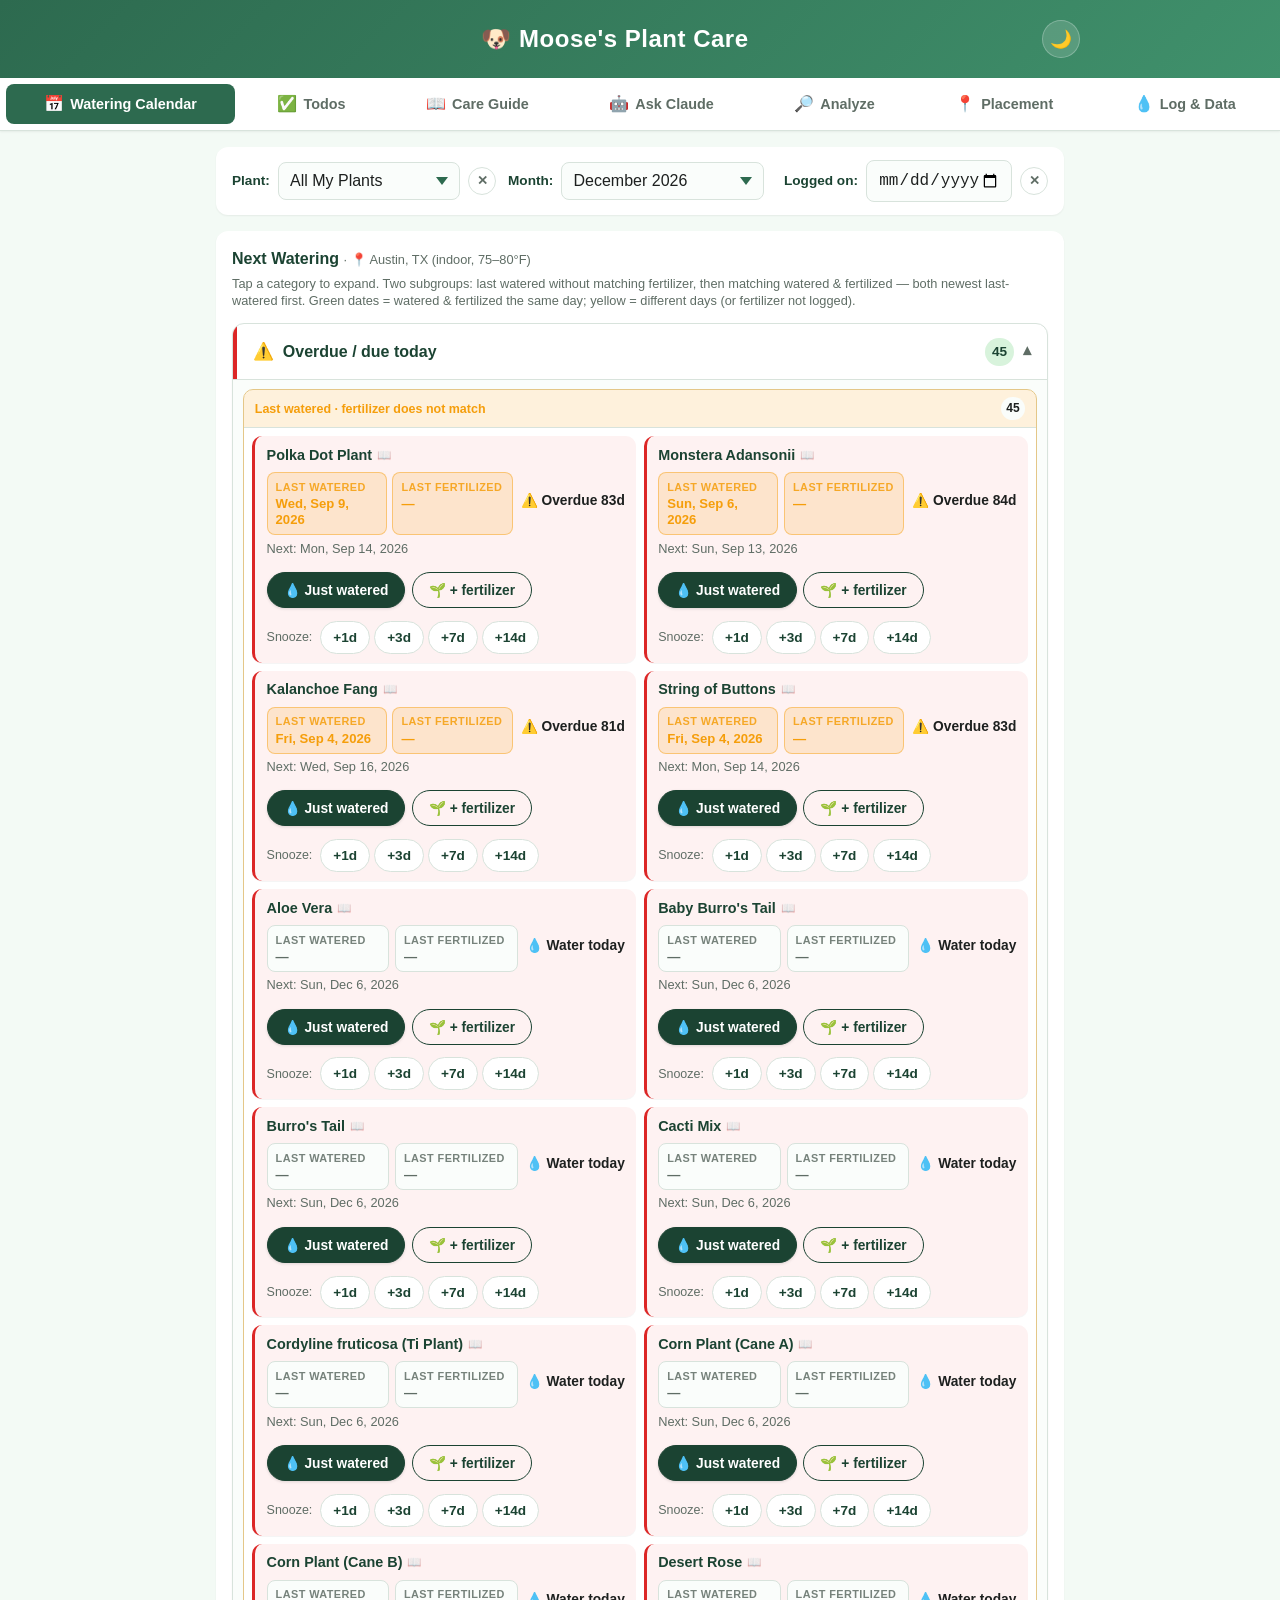
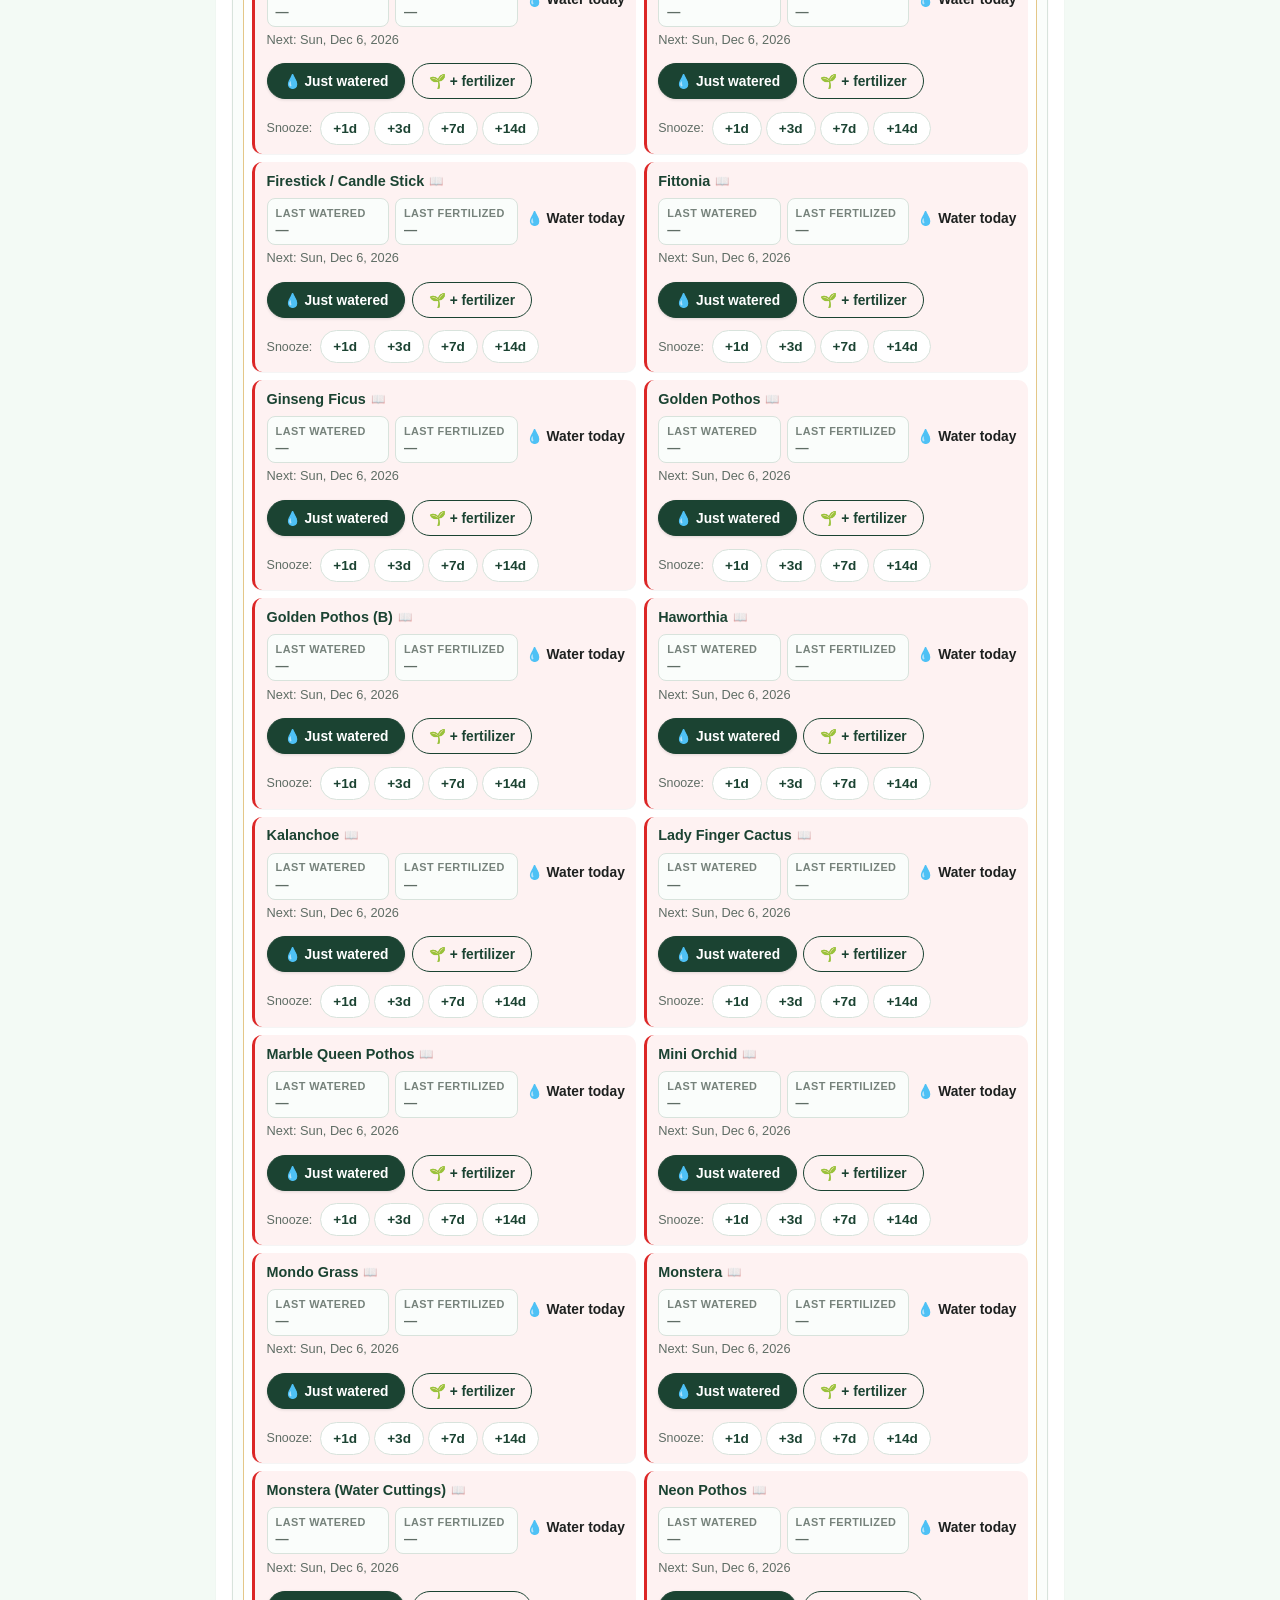
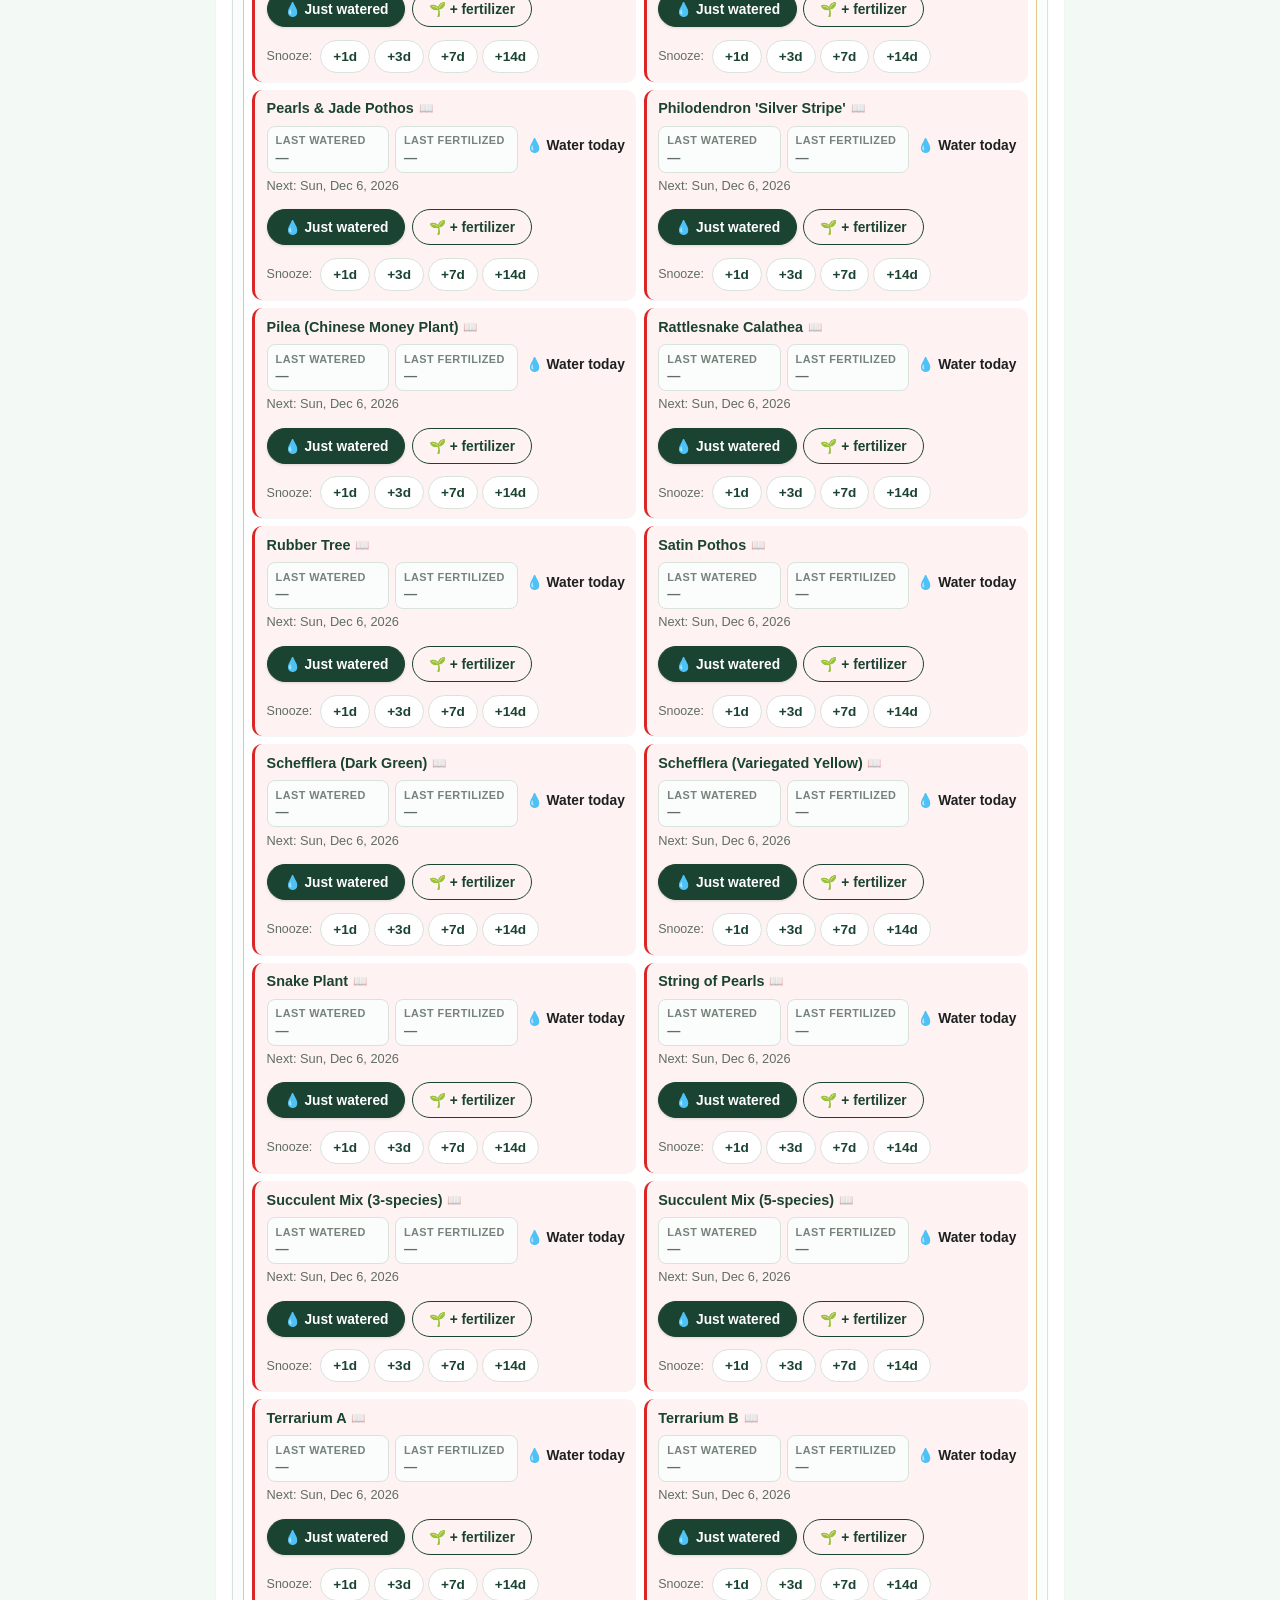
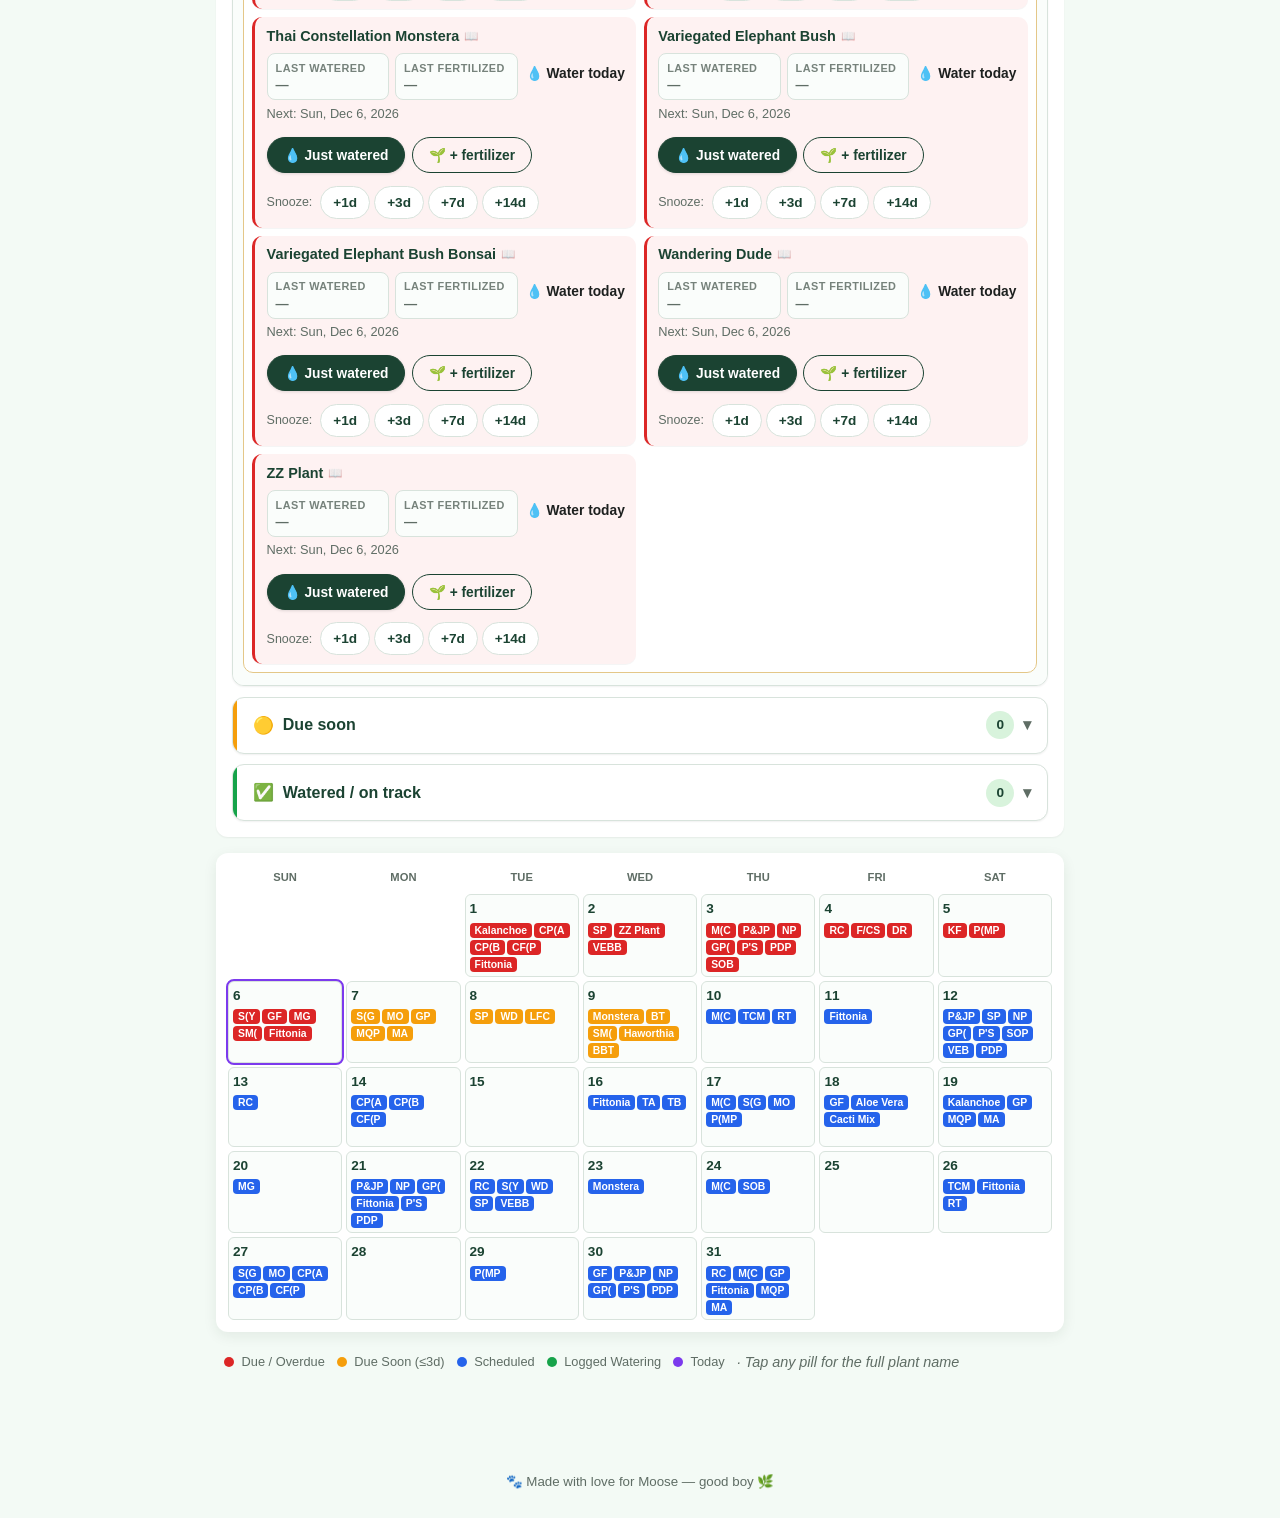
==== commit fa268895: "Merge main into PR #5; wire Firestore sync from plant-care export Resolve placement-window conflicts" ====
--- a/index.html
+++ b/index.html
@@ -490,8 +490,8 @@
 
       <h2>📦 Import / Export</h2>
       <p class="muted">
-        Your watering log and custom plants are stored on this device. Use Export to back them up or move to another device.
-        You can also load the included <code>data/watering-log.json</code> template.
+        Your watering log and custom plants live in this browser by default. Use Export / Import to back them up,
+        load the bundled <code>data/plant-care-export.json</code> seed, or the older <code>data/watering-log.json</code> template.
       </p>
       <div class="io-buttons">
         <button id="export-json" class="secondary-btn">⬇️ Export JSON</button>
@@ -499,13 +499,27 @@
           ⬆️ Import JSON
           <input type="file" id="import-json" accept="application/json,.json" hidden />
         </label>
+        <button id="load-export-seed" class="secondary-btn">🌿 Load Bundled Export</button>
         <button id="load-template" class="secondary-btn">📄 Load Template File</button>
         <button id="clear-log" class="danger-btn">🗑 Clear All Logs</button>
       </div>
 
+      <h2>☁️ Firebase Sync</h2>
+      <p class="muted">
+        Cloud copy lives in Firestore project <code>moose-plant-shop</code>
+        at <code>plantCare/moose</code>. Push uploads this device’s data; Pull replaces local stores from the cloud.
+        First Push (or Seed Cloud) writes the bundled export if the cloud doc is empty.
+      </p>
+      <div class="io-buttons">
+        <button id="cloud-pull" class="secondary-btn">☁️ Pull from Firebase</button>
+        <button id="cloud-push" class="secondary-btn">☁️ Push to Firebase</button>
+        <button id="cloud-seed" class="secondary-btn">🌱 Seed Cloud from Export</button>
+      </div>
+      <p id="cloud-status" class="muted small" aria-live="polite"></p>
+
       <h2>ℹ️ About</h2>
       <p class="muted">
-        This is a fully offline static website — your data never leaves your device.
+        Static GitHub Pages site with optional Firebase sync. Local edits stay on-device until you Push.
         Bookmark this page on your phone for quick access, or "Add to Home Screen" from your browser.
       </p>
     </section>
@@ -515,6 +529,9 @@
     <small>🐾 Made with love for Moose — good boy 🌿</small>
   </footer>
 
+  <script src="https://www.gstatic.com/firebasejs/10.14.1/firebase-app-compat.js"></script>
+  <script src="https://www.gstatic.com/firebasejs/10.14.1/firebase-firestore-compat.js"></script>
+  <script src="js/firebase-cloud.js"></script>
   <script src="js/plants-data.js"></script>
   <script src="js/care-library.js"></script>
   <script src="js/watering.js"></script>
